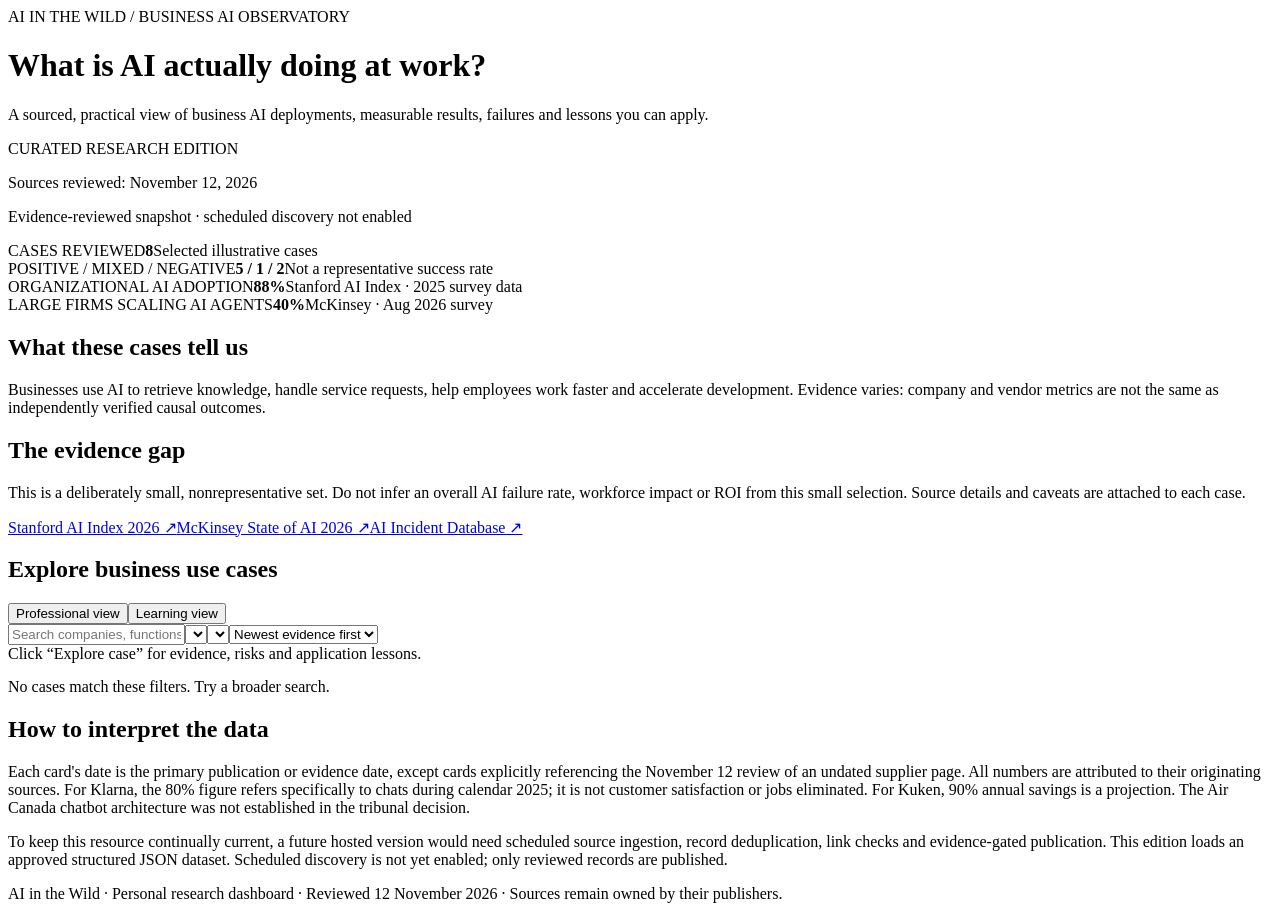
==== index.html @ f8fd75dc "feat: add board dashboard baseline (index.html)" ====
<!DOCTYPE html><html lang="en"><head><meta charset="utf-8"><meta name="viewport" content="width=device-width,initial-scale=1"><title>AI in the Wild — Business AI Observatory</title><link rel="stylesheet" href="./styles.css"></head><body><header><div class="head"><div><div class="logo">AI IN THE WILD / BUSINESS AI OBSERVATORY</div><h1>What is AI actually doing at work?</h1><p class="sub">A sourced, practical view of business AI deployments, measurable results, failures and lessons you can apply.</p></div><div><span class="chip">CURATED RESEARCH EDITION</span><p class="date">Sources reviewed: <span id="review-date">November 12, 2026</span></p><p class="date">Evidence-reviewed snapshot · scheduled discovery not enabled</p></div></div></header><main class="wrap"><section class="tiles"><div class="tile"><span class="tiny">CASES REVIEWED</span><b id="total-cases">8</b><span class="tiny">Selected illustrative cases</span></div><div class="tile"><span class="tiny">POSITIVE / MIXED / NEGATIVE</span><b id="outcome-counts">5 / 1 / 2</b><span class="tiny">Not a representative success rate</span></div><div class="tile"><span class="tiny">ORGANIZATIONAL AI ADOPTION</span><b>88%</b><span class="tiny">Stanford AI Index · 2025 survey data</span></div><div class="tile"><span class="tiny">LARGE FIRMS SCALING AI AGENTS</span><b>40%</b><span class="tiny">McKinsey · Aug 2026 survey</span></div></section><section class="panel"><div class="summary"><div><h2>What these cases tell us</h2><p class="note">Businesses use AI to retrieve knowledge, handle service requests, help employees work faster and accelerate development. Evidence varies: company and vendor metrics are not the same as independently verified causal outcomes.</p></div><div><h2>The evidence gap</h2><p class="note">This is a deliberately small, nonrepresentative set. Do not infer an overall AI failure rate, workforce impact or ROI from this small selection. Source details and caveats are attached to each case.</p></div></div><div class="sources"><a href="https://hai.stanford.edu/ai-index/2026-ai-index-report/economy" target="_blank" rel="noopener noreferrer">Stanford AI Index 2026 ↗</a><a href="https://www.mckinsey.com/capabilities/quantumblack/our-insights/the-state-of-ai" target="_blank" rel="noopener noreferrer">McKinsey State of AI 2026 ↗</a><a href="https://incidentdatabase.ai/" target="_blank" rel="noopener noreferrer">AI Incident Database ↗</a></div></section><section class="panel"><div class="row"><h2>Explore business use cases</h2><div class="mode"><button class="active" data-mode="professional" onclick="setMode('professional')">Professional view</button><button data-mode="learning" onclick="setMode('learning')">Learning view</button></div></div><div class="controls"><input id="search" placeholder="Search companies, functions, risks, use cases…" aria-label="Search cases"><select id="industry" aria-label="Industry"></select><select id="outcome" aria-label="Outcome"></select><select id="sort" aria-label="Sort"><option value="newest">Newest evidence first</option><option value="alpha">Company A–Z</option></select></div><div class="row"><span id="count" class="tiny"></span><span class="tiny">Click “Explore case” for evidence, risks and application lessons.</span></div><div id="load-error" role="alert" class="note" hidden></div><div id="results" class="grid" style="margin-top:15px"></div><div id="empty" class="empty">No cases match these filters. Try a broader search.</div></section><section class="panel"><h2>How to interpret the data</h2><p class="note">Each card's date is the primary publication or evidence date, except cards explicitly referencing the November 12 review of an undated supplier page. All numbers are attributed to their originating sources. For Klarna, the 80% figure refers specifically to chats during calendar 2025; it is not customer satisfaction or jobs eliminated. For Kuken, 90% annual savings is a projection. The Air Canada chatbot architecture was not established in the tribunal decision.</p><p class="note">To keep this resource continually current, a future hosted version would need scheduled source ingestion, record deduplication, link checks and evidence-gated publication. This edition loads an approved structured JSON dataset. Scheduled discovery is not yet enabled; only reviewed records are published.</p></section><footer class="page">AI in the Wild · Personal research dashboard · Reviewed <span id="footer-date">12 November 2026</span> · Sources remain owned by their publishers.</footer></main><script src="./app.js" defer></script></body></html>
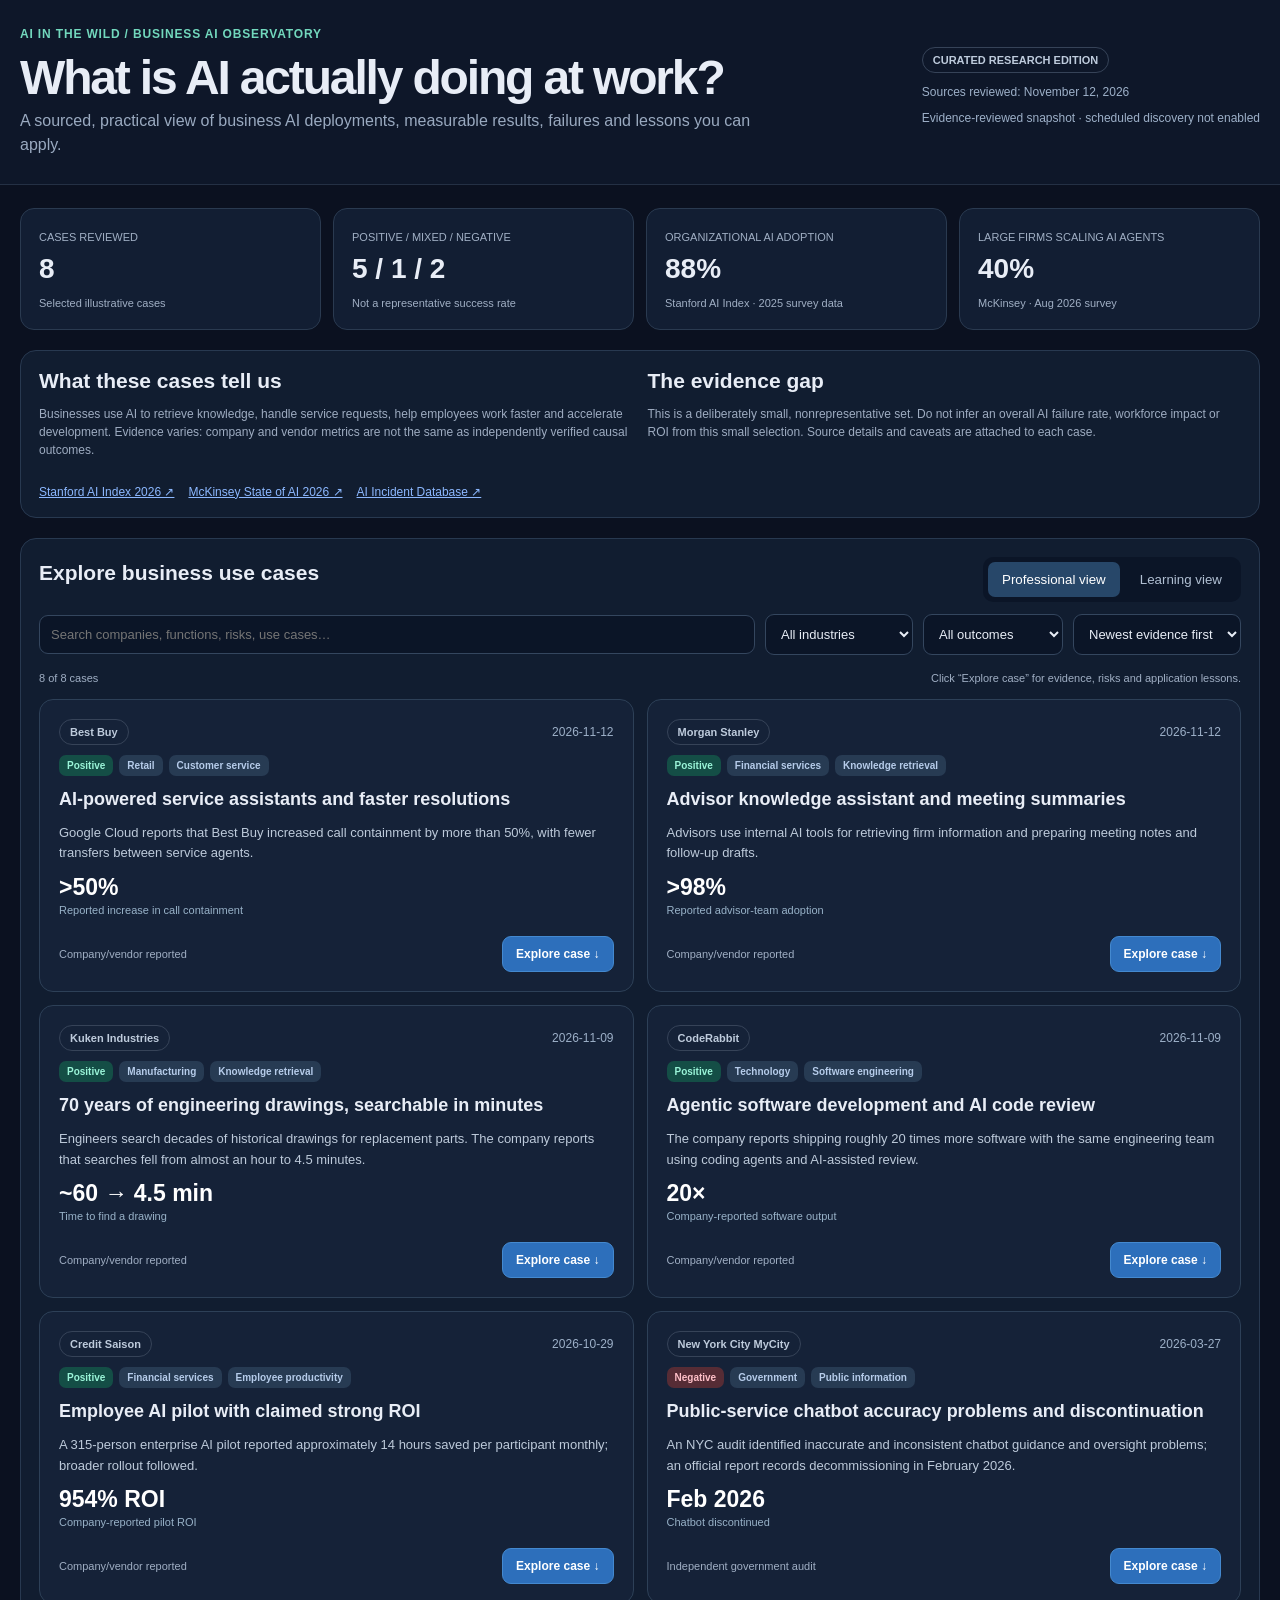
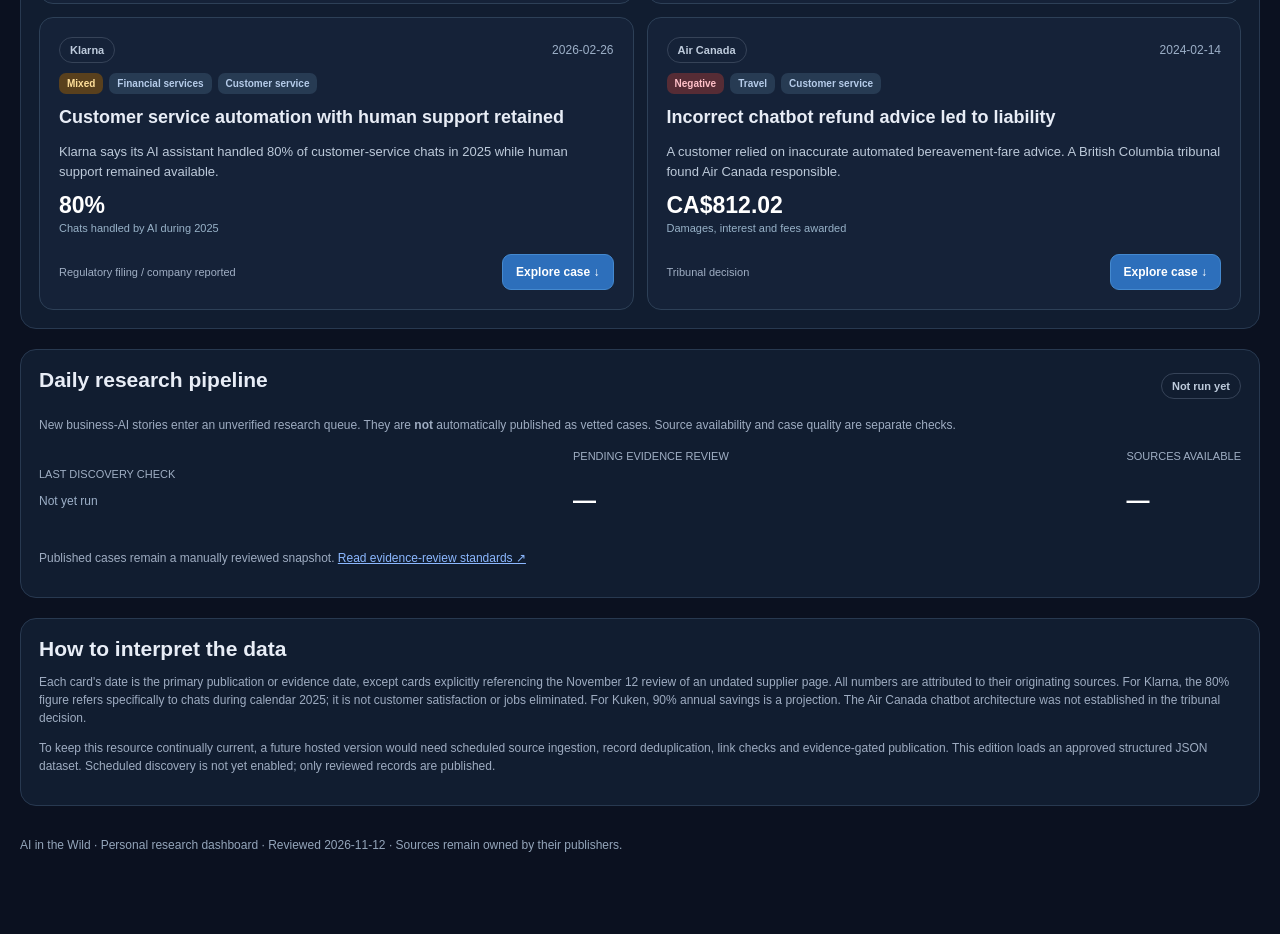
==== commit afba8761: "feat: show discovery status separately from verified cases" ====
--- a/index.html
+++ b/index.html
@@ -1 +1 @@
-<!DOCTYPE html><html lang="en"><head><meta charset="utf-8"><meta name="viewport" content="width=device-width,initial-scale=1"><title>AI in the Wild — Business AI Observatory</title><link rel="stylesheet" href="./styles.css"></head><body><header><div class="head"><div><div class="logo">AI IN THE WILD / BUSINESS AI OBSERVATORY</div><h1>What is AI actually doing at work?</h1><p class="sub">A sourced, practical view of business AI deployments, measurable results, failures and lessons you can apply.</p></div><div><span class="chip">CURATED RESEARCH EDITION</span><p class="date">Sources reviewed: <span id="review-date">November 12, 2026</span></p><p class="date">Evidence-reviewed snapshot · scheduled discovery not enabled</p></div></div></header><main class="wrap"><section class="tiles"><div class="tile"><span class="tiny">CASES REVIEWED</span><b id="total-cases">8</b><span class="tiny">Selected illustrative cases</span></div><div class="tile"><span class="tiny">POSITIVE / MIXED / NEGATIVE</span><b id="outcome-counts">5 / 1 / 2</b><span class="tiny">Not a representative success rate</span></div><div class="tile"><span class="tiny">ORGANIZATIONAL AI ADOPTION</span><b>88%</b><span class="tiny">Stanford AI Index · 2025 survey data</span></div><div class="tile"><span class="tiny">LARGE FIRMS SCALING AI AGENTS</span><b>40%</b><span class="tiny">McKinsey · Aug 2026 survey</span></div></section><section class="panel"><div class="summary"><div><h2>What these cases tell us</h2><p class="note">Businesses use AI to retrieve knowledge, handle service requests, help employees work faster and accelerate development. Evidence varies: company and vendor metrics are not the same as independently verified causal outcomes.</p></div><div><h2>The evidence gap</h2><p class="note">This is a deliberately small, nonrepresentative set. Do not infer an overall AI failure rate, workforce impact or ROI from this small selection. Source details and caveats are attached to each case.</p></div></div><div class="sources"><a href="https://hai.stanford.edu/ai-index/2026-ai-index-report/economy" target="_blank" rel="noopener noreferrer">Stanford AI Index 2026 ↗</a><a href="https://www.mckinsey.com/capabilities/quantumblack/our-insights/the-state-of-ai" target="_blank" rel="noopener noreferrer">McKinsey State of AI 2026 ↗</a><a href="https://incidentdatabase.ai/" target="_blank" rel="noopener noreferrer">AI Incident Database ↗</a></div></section><section class="panel"><div class="row"><h2>Explore business use cases</h2><div class="mode"><button class="active" data-mode="professional" onclick="setMode('professional')">Professional view</button><button data-mode="learning" onclick="setMode('learning')">Learning view</button></div></div><div class="controls"><input id="search" placeholder="Search companies, functions, risks, use cases…" aria-label="Search cases"><select id="industry" aria-label="Industry"></select><select id="outcome" aria-label="Outcome"></select><select id="sort" aria-label="Sort"><option value="newest">Newest evidence first</option><option value="alpha">Company A–Z</option></select></div><div class="row"><span id="count" class="tiny"></span><span class="tiny">Click “Explore case” for evidence, risks and application lessons.</span></div><div id="load-error" role="alert" class="note" hidden></div><div id="results" class="grid" style="margin-top:15px"></div><div id="empty" class="empty">No cases match these filters. Try a broader search.</div></section><section class="panel"><h2>How to interpret the data</h2><p class="note">Each card's date is the primary publication or evidence date, except cards explicitly referencing the November 12 review of an undated supplier page. All numbers are attributed to their originating sources. For Klarna, the 80% figure refers specifically to chats during calendar 2025; it is not customer satisfaction or jobs eliminated. For Kuken, 90% annual savings is a projection. The Air Canada chatbot architecture was not established in the tribunal decision.</p><p class="note">To keep this resource continually current, a future hosted version would need scheduled source ingestion, record deduplication, link checks and evidence-gated publication. This edition loads an approved structured JSON dataset. Scheduled discovery is not yet enabled; only reviewed records are published.</p></section><footer class="page">AI in the Wild · Personal research dashboard · Reviewed <span id="footer-date">12 November 2026</span> · Sources remain owned by their publishers.</footer></main><script src="./app.js" defer></script></body></html>+<!DOCTYPE html><html lang="en"><head><meta charset="utf-8"><meta name="viewport" content="width=device-width,initial-scale=1"><title>AI in the Wild — Business AI Observatory</title><link rel="stylesheet" href="./styles.css"></head><body><header><div class="head"><div><div class="logo">AI IN THE WILD / BUSINESS AI OBSERVATORY</div><h1>What is AI actually doing at work?</h1><p class="sub">A sourced, practical view of business AI deployments, measurable results, failures and lessons you can apply.</p></div><div><span class="chip">CURATED RESEARCH EDITION</span><p class="date">Sources reviewed: <span id="review-date">November 12, 2026</span></p><p class="date">Evidence-reviewed snapshot · scheduled discovery not enabled</p></div></div></header><main class="wrap"><section class="tiles"><div class="tile"><span class="tiny">CASES REVIEWED</span><b id="total-cases">8</b><span class="tiny">Selected illustrative cases</span></div><div class="tile"><span class="tiny">POSITIVE / MIXED / NEGATIVE</span><b id="outcome-counts">5 / 1 / 2</b><span class="tiny">Not a representative success rate</span></div><div class="tile"><span class="tiny">ORGANIZATIONAL AI ADOPTION</span><b>88%</b><span class="tiny">Stanford AI Index · 2025 survey data</span></div><div class="tile"><span class="tiny">LARGE FIRMS SCALING AI AGENTS</span><b>40%</b><span class="tiny">McKinsey · Aug 2026 survey</span></div></section><section class="panel"><div class="summary"><div><h2>What these cases tell us</h2><p class="note">Businesses use AI to retrieve knowledge, handle service requests, help employees work faster and accelerate development. Evidence varies: company and vendor metrics are not the same as independently verified causal outcomes.</p></div><div><h2>The evidence gap</h2><p class="note">This is a deliberately small, nonrepresentative set. Do not infer an overall AI failure rate, workforce impact or ROI from this small selection. Source details and caveats are attached to each case.</p></div></div><div class="sources"><a href="https://hai.stanford.edu/ai-index/2026-ai-index-report/economy" target="_blank" rel="noopener noreferrer">Stanford AI Index 2026 ↗</a><a href="https://www.mckinsey.com/capabilities/quantumblack/our-insights/the-state-of-ai" target="_blank" rel="noopener noreferrer">McKinsey State of AI 2026 ↗</a><a href="https://incidentdatabase.ai/" target="_blank" rel="noopener noreferrer">AI Incident Database ↗</a></div></section><section class="panel"><div class="row"><h2>Explore business use cases</h2><div class="mode"><button class="active" data-mode="professional" onclick="setMode('professional')">Professional view</button><button data-mode="learning" onclick="setMode('learning')">Learning view</button></div></div><div class="controls"><input id="search" placeholder="Search companies, functions, risks, use cases…" aria-label="Search cases"><select id="industry" aria-label="Industry"></select><select id="outcome" aria-label="Outcome"></select><select id="sort" aria-label="Sort"><option value="newest">Newest evidence first</option><option value="alpha">Company A–Z</option></select></div><div class="row"><span id="count" class="tiny"></span><span class="tiny">Click “Explore case” for evidence, risks and application lessons.</span></div><div id="load-error" role="alert" class="note" hidden></div><div id="results" class="grid" style="margin-top:15px"></div><div id="empty" class="empty">No cases match these filters. Try a broader search.</div></section><section class="panel"><div class="row"><h2>Daily research pipeline</h2><span class="chip" id="pipeline-status">Not run yet</span></div><p class="note">New business-AI stories enter an unverified research queue. They are <strong>not</strong> automatically published as vetted cases. Source availability and case quality are separate checks.</p><div class="row"><div><span class="tiny">LAST DISCOVERY CHECK</span><p id="pipeline-checked" class="date">Not yet run</p></div><div><span class="tiny">PENDING EVIDENCE REVIEW</span><p id="pipeline-pending" class="metric">—</p></div><div><span class="tiny">SOURCES AVAILABLE</span><p id="pipeline-sources" class="metric">—</p></div></div><p class="note">Published cases remain a manually reviewed snapshot. <a href="https://github.com/brandinealnku/ai-in-the-wild/blob/main/docs/EVIDENCE-REVIEW.md" target="_blank" rel="noopener noreferrer">Read evidence-review standards ↗</a></p></section><section class="panel"><h2>How to interpret the data</h2><p class="note">Each card's date is the primary publication or evidence date, except cards explicitly referencing the November 12 review of an undated supplier page. All numbers are attributed to their originating sources. For Klarna, the 80% figure refers specifically to chats during calendar 2025; it is not customer satisfaction or jobs eliminated. For Kuken, 90% annual savings is a projection. The Air Canada chatbot architecture was not established in the tribunal decision.</p><p class="note">To keep this resource continually current, a future hosted version would need scheduled source ingestion, record deduplication, link checks and evidence-gated publication. This edition loads an approved structured JSON dataset. Scheduled discovery is not yet enabled; only reviewed records are published.</p></section><footer class="page">AI in the Wild · Personal research dashboard · Reviewed <span id="footer-date">12 November 2026</span> · Sources remain owned by their publishers.</footer></main><script src="./app.js" defer></script></body></html>
--- a/styles.css
+++ b/styles.css
@@ -0,0 +1 @@
+:root{font-family:Inter,ui-sans-serif,-apple-system,BlinkMacSystemFont,"Segoe UI",sans-serif;color:#e8edf6;background:#0b1120}*{box-sizing:border-box}body{margin:0}a{color:#8cb8ff}header{padding:27px max(20px,calc((100vw - 1320px)/2));border-bottom:1px solid #243044;background:#0e1729}.logo{letter-spacing:.07em;color:#72d8bd;font-size:12px;font-weight:800}.head{display:flex;align-items:center;justify-content:space-between;gap:15px;flex-wrap:wrap}h1{font-size:clamp(30px,4vw,48px);letter-spacing:-.045em;margin:9px 0 4px}h2{font-size:21px;margin:0 0 12px}.sub{color:#9aaac0;line-height:1.5;max-width:760px;margin:0}.chip{display:inline-block;padding:6px 10px;border:1px solid #364358;border-radius:30px;font-size:11px;font-weight:650;color:#becbdc}.date{color:#9db0c8;font-size:12px}.wrap{max-width:1320px;margin:0 auto;padding:23px 20px 70px}.tiles{display:grid;grid-template-columns:repeat(4,1fr);gap:12px;margin-bottom:20px}.tile{background:#121e33;border:1px solid #2a3a50;border-radius:14px;padding:18px}.tile b{font-size:28px;display:block;line-height:1.2;margin:7px 0}.tiny{font-size:11px;color:#a0afc4}.panel{border:1px solid #283950;border-radius:16px;background:#111d30;padding:18px;margin-bottom:20px}.controls{display:flex;gap:10px;flex-wrap:wrap;align-items:center;margin:12px 0 17px}input,select{background:#0b1527;border:1px solid #34465e;border-radius:9px;color:#e8edf6;font-size:13px;padding:11px;min-width:140px}input{flex:1;min-width:240px}.mode{display:flex;gap:6px;background:#0b1527;border-radius:10px;padding:5px}.mode button{border:none;border-radius:7px;color:#b0bfd2;background:transparent;padding:10px 14px;cursor:pointer}.mode button.active{background:#274769;color:#fff}.grid{display:grid;grid-template-columns:repeat(2,minmax(0,1fr));gap:13px}.case{background:#152238;border:1px solid #2d4057;border-radius:14px;padding:19px;display:flex;flex-direction:column;gap:10px}.case:hover{border-color:#5f86b9}.row{display:flex;gap:8px;align-items:center;justify-content:space-between;flex-wrap:wrap}.pills{display:flex;gap:6px;flex-wrap:wrap}.pill{font-size:10px;font-weight:700;padding:5px 8px;border-radius:7px;background:#273b53;color:#b6ccea}.Positive{background:#144e46;color:#9af4d8}.Mixed{background:#59401d;color:#ffdf9a}.Negative{background:#562c35;color:#ffc0c8}.case h3{font-size:18px;line-height:1.3;margin:2px 0}.case p{font-size:13px;line-height:1.57;color:#bdcada;margin:0}.metric{font-size:23px;font-weight:780;color:white}.metric small{font-size:11px;color:#98b2c8;font-weight:400;display:block;margin-top:3px}.footer{margin-top:auto;display:flex;justify-content:space-between;gap:12px;align-items:center;padding-top:10px}.btn{background:#2d6fbb;border:1px solid #4489cf;color:#fff;border-radius:9px;padding:10px 13px;cursor:pointer;font-weight:700;font-size:12px}.btn.secondary{background:#192c44;border-color:#3a526d}.details{border-top:1px solid #2d4057;padding-top:13px;display:none}.details.open{display:block}.detailbox{margin-top:11px}.detailbox strong{font-size:12px;color:#e0e9f5}.detailbox p{margin-top:4px}.sources{display:flex;gap:14px;flex-wrap:wrap;margin-top:14px;font-size:12px}.note{font-size:12px;line-height:1.5;color:#9eacc1}.legend{display:flex;gap:10px;flex-wrap:wrap}.summary{display:grid;grid-template-columns:1fr 1fr;gap:15px}.stats{display:flex;gap:10px;align-items:center;margin-top:8px}.bar{height:10px;background:#293a53;border-radius:30px;overflow:hidden;flex:1}.fill{height:100%;background:#6da9ed}.empty{display:none;color:#a5b5c9;padding:40px;text-align:center}.openlink{text-decoration:none}.sources a{word-break:break-word}footer.page{padding:12px 0;color:#94a5ba;font-size:12px}@media(max-width:800px){.tiles{grid-template-columns:repeat(2,1fr)}.grid,.summary{grid-template-columns:1fr}.head{align-items:start}header{padding:20px}.wrap{padding:20px 14px 50px}.panel{padding:14px}.case{padding:15px}}@media print{body{background:white;color:black}.case,.panel,.tile{background:white;color:black;border-color:#aaa}header{background:white;color:black}.case p,.sub,.tiny{color:#333}.btn,.controls{display:none}}
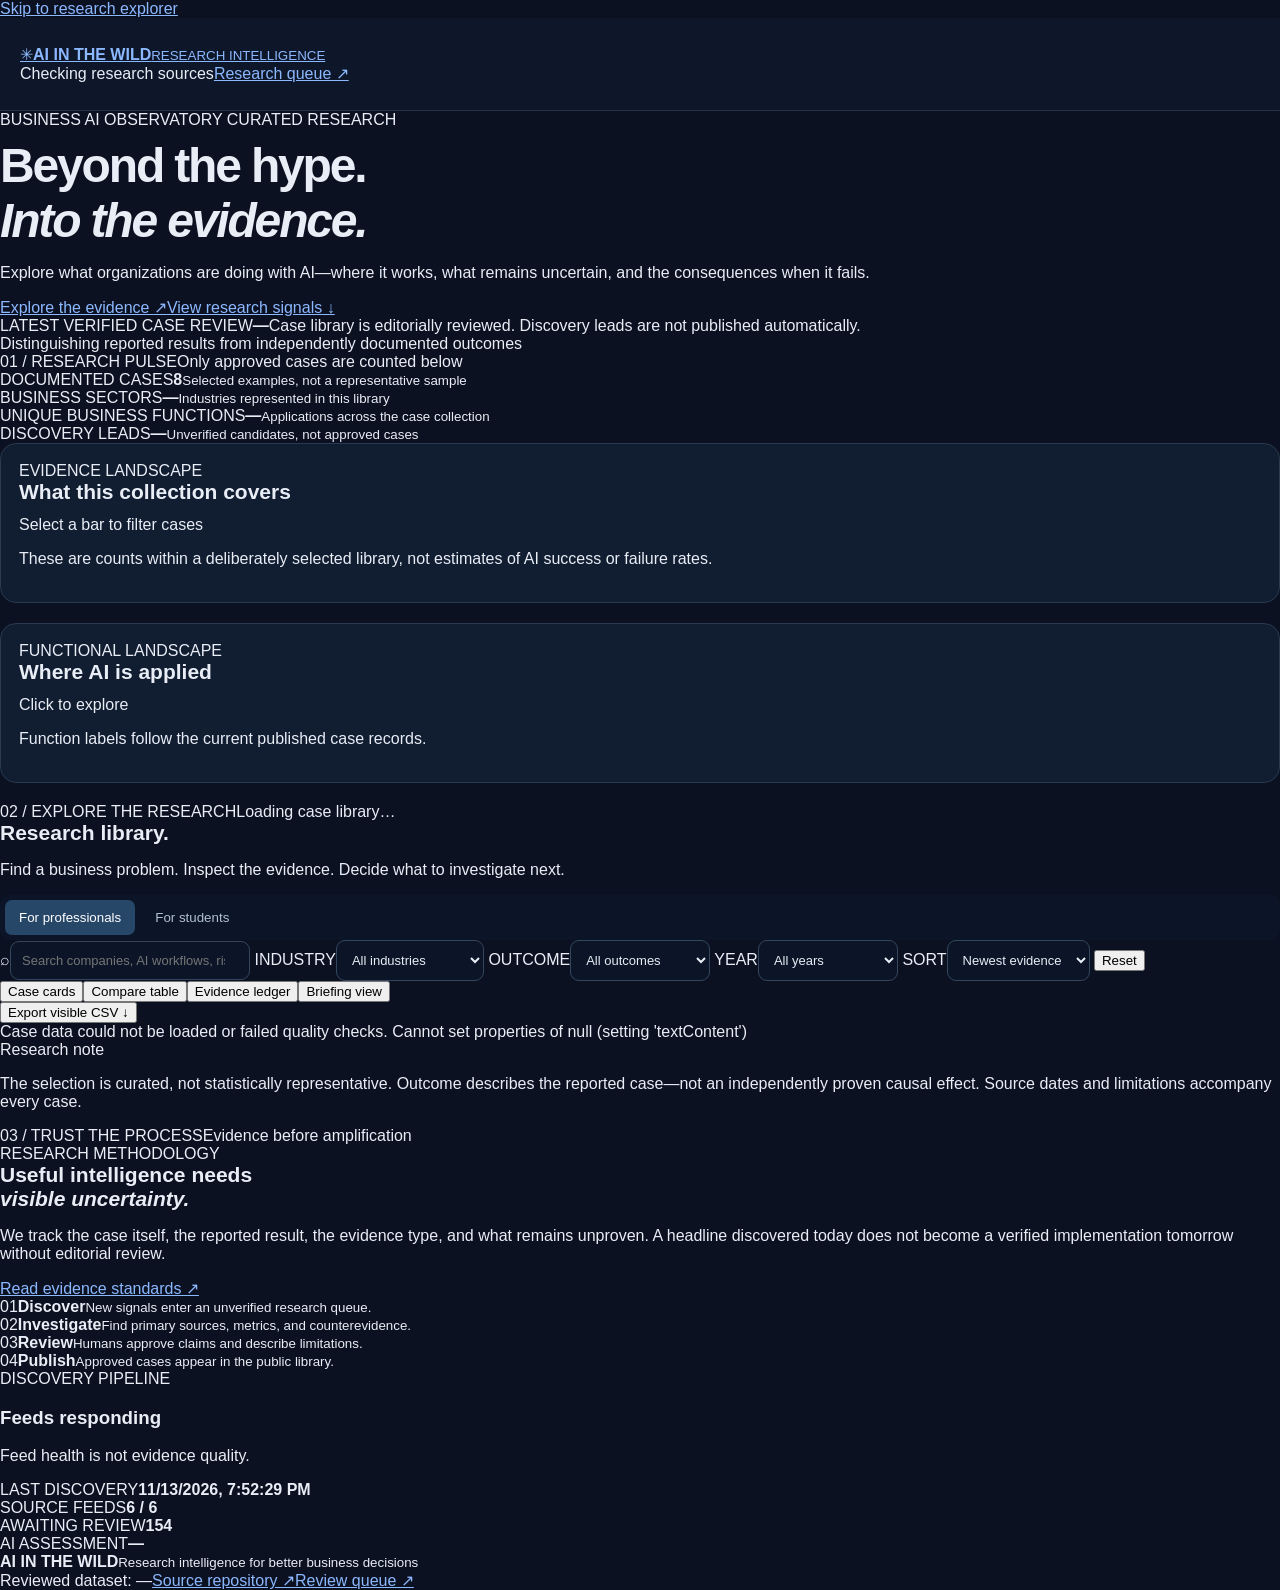
==== commit 6cf4106c: "design: research intelligence studio layout, coordinated exploration and evidence views" ====
--- a/index.html
+++ b/index.html
@@ -1 +1,47 @@
-<!DOCTYPE html><html lang="en"><head><meta charset="utf-8"><meta name="viewport" content="width=device-width,initial-scale=1"><title>AI in the Wild — Business AI Observatory</title><link rel="stylesheet" href="./styles.css"></head><body><header><div class="head"><div><div class="logo">AI IN THE WILD / BUSINESS AI OBSERVATORY</div><h1>What is AI actually doing at work?</h1><p class="sub">A sourced, practical view of business AI deployments, measurable results, failures and lessons you can apply.</p></div><div><span class="chip">CURATED RESEARCH EDITION</span><p class="date">Sources reviewed: <span id="review-date">November 12, 2026</span></p><p class="date">Evidence-reviewed snapshot · scheduled discovery not enabled</p></div></div></header><main class="wrap"><section class="tiles"><div class="tile"><span class="tiny">CASES REVIEWED</span><b id="total-cases">8</b><span class="tiny">Selected illustrative cases</span></div><div class="tile"><span class="tiny">POSITIVE / MIXED / NEGATIVE</span><b id="outcome-counts">5 / 1 / 2</b><span class="tiny">Not a representative success rate</span></div><div class="tile"><span class="tiny">ORGANIZATIONAL AI ADOPTION</span><b>88%</b><span class="tiny">Stanford AI Index · 2025 survey data</span></div><div class="tile"><span class="tiny">LARGE FIRMS SCALING AI AGENTS</span><b>40%</b><span class="tiny">McKinsey · Aug 2026 survey</span></div></section><section class="panel"><div class="summary"><div><h2>What these cases tell us</h2><p class="note">Businesses use AI to retrieve knowledge, handle service requests, help employees work faster and accelerate development. Evidence varies: company and vendor metrics are not the same as independently verified causal outcomes.</p></div><div><h2>The evidence gap</h2><p class="note">This is a deliberately small, nonrepresentative set. Do not infer an overall AI failure rate, workforce impact or ROI from this small selection. Source details and caveats are attached to each case.</p></div></div><div class="sources"><a href="https://hai.stanford.edu/ai-index/2026-ai-index-report/economy" target="_blank" rel="noopener noreferrer">Stanford AI Index 2026 ↗</a><a href="https://www.mckinsey.com/capabilities/quantumblack/our-insights/the-state-of-ai" target="_blank" rel="noopener noreferrer">McKinsey State of AI 2026 ↗</a><a href="https://incidentdatabase.ai/" target="_blank" rel="noopener noreferrer">AI Incident Database ↗</a></div></section><section class="panel"><div class="row"><h2>Explore business use cases</h2><div class="mode"><button class="active" data-mode="professional" onclick="setMode('professional')">Professional view</button><button data-mode="learning" onclick="setMode('learning')">Learning view</button></div></div><div class="controls"><input id="search" placeholder="Search companies, functions, risks, use cases…" aria-label="Search cases"><select id="industry" aria-label="Industry"></select><select id="outcome" aria-label="Outcome"></select><select id="sort" aria-label="Sort"><option value="newest">Newest evidence first</option><option value="alpha">Company A–Z</option></select></div><div class="row"><span id="count" class="tiny"></span><span class="tiny">Click “Explore case” for evidence, risks and application lessons.</span></div><div id="load-error" role="alert" class="note" hidden></div><div id="results" class="grid" style="margin-top:15px"></div><div id="empty" class="empty">No cases match these filters. Try a broader search.</div></section><section class="panel"><div class="row"><h2>Daily research pipeline</h2><span class="chip" id="pipeline-status">Not run yet</span></div><p class="note">New business-AI stories enter an unverified research queue. They are <strong>not</strong> automatically published as vetted cases. Source availability and case quality are separate checks.</p><div class="row"><div><span class="tiny">LAST DISCOVERY CHECK</span><p id="pipeline-checked" class="date">Not yet run</p></div><div><span class="tiny">PENDING EVIDENCE REVIEW</span><p id="pipeline-pending" class="metric">—</p></div><div><span class="tiny">SOURCES AVAILABLE</span><p id="pipeline-sources" class="metric">—</p></div></div><p class="note">Published cases remain a manually reviewed snapshot. <a href="https://github.com/brandinealnku/ai-in-the-wild/blob/main/docs/EVIDENCE-REVIEW.md" target="_blank" rel="noopener noreferrer">Read evidence-review standards ↗</a></p></section><section class="panel"><h2>How to interpret the data</h2><p class="note">Each card's date is the primary publication or evidence date, except cards explicitly referencing the November 12 review of an undated supplier page. All numbers are attributed to their originating sources. For Klarna, the 80% figure refers specifically to chats during calendar 2025; it is not customer satisfaction or jobs eliminated. For Kuken, 90% annual savings is a projection. The Air Canada chatbot architecture was not established in the tribunal decision.</p><p class="note">To keep this resource continually current, a future hosted version would need scheduled source ingestion, record deduplication, link checks and evidence-gated publication. This edition loads an approved structured JSON dataset. Scheduled discovery is not yet enabled; only reviewed records are published.</p></section><footer class="page">AI in the Wild · Personal research dashboard · Reviewed <span id="footer-date">12 November 2026</span> · Sources remain owned by their publishers.</footer></main><script src="./app.js" defer></script></body></html>+<!doctype html>
+<html lang="en"><head><meta charset="utf-8"><meta name="viewport" content="width=device-width,initial-scale=1">
+<meta name="theme-color" content="#0a1220"><meta name="description" content="AI in the Wild — a transparent business AI research intelligence dashboard with sourced real-world use cases.">
+<title>AI in the Wild · Research Intelligence</title><link rel="stylesheet" href="./styles.css"></head>
+<body>
+<a class="skip" href="#explorer">Skip to research explorer</a>
+<header class="masthead"><div class="container nav">
+<a class="brand" href="./index.html" aria-label="AI in the Wild home"><span class="brandmark">✳</span><span><strong>AI IN THE WILD</strong><small>RESEARCH INTELLIGENCE</small></span></a>
+<div class="navright"><span class="live-dot" aria-hidden="true"></span><span id="source-status">Checking research sources</span><a class="textlink" href="./review.html">Research queue ↗</a></div>
+</div></header>
+<main>
+<section class="hero container"><div class="eyebrow"><span class="eyebrow-line"></span> BUSINESS AI OBSERVATORY <span class="hero-chip">CURATED RESEARCH</span></div>
+<div class="hero-grid"><div><h1>Beyond the hype.<br><em>Into the evidence.</em></h1>
+<p>Explore what organizations are doing with AI—where it works, what remains uncertain, and the consequences when it fails.</p>
+<div class="hero-actions"><a href="#explorer" class="cta">Explore the evidence <span>↗</span></a><a href="#insights" class="subcta">View research signals ↓</a></div></div>
+<div class="hero-side"><span class="caps">LATEST VERIFIED CASE REVIEW</span><strong id="review-date">—</strong><span class="minor">Case library is editorially reviewed. Discovery leads are not published automatically.</span><div class="hero-source"><span class="dot"></span> Distinguishing reported results from independently documented outcomes</div></div></div></section>
+<section class="container" id="insights"><div class="section-caption"><span>01 / RESEARCH PULSE</span><span>Only approved cases are counted below</span></div>
+<div class="kpis"><div class="kpi"><span>DOCUMENTED CASES</span><strong id="total-cases">—</strong><small>Selected examples, not a representative sample</small></div>
+<div class="kpi"><span>BUSINESS SECTORS</span><strong id="sector-count">—</strong><small>Industries represented in this library</small></div>
+<div class="kpi"><span>UNIQUE BUSINESS FUNCTIONS</span><strong id="function-count">—</strong><small>Applications across the case collection</small></div>
+<div class="kpi"><span>DISCOVERY LEADS</span><strong id="lead-count">—</strong><small>Unverified candidates, not approved cases</small></div></div>
+<div class="insight-grid">
+<section class="panel analysis-panel"><div class="panel-header"><div><span class="caps">EVIDENCE LANDSCAPE</span><h2>What this collection covers</h2></div><span class="muted">Select a bar to filter cases</span></div>
+<div id="outcome-bars" class="bars" aria-label="Cases by reported outcome"></div><p class="footnote">These are counts within a deliberately selected library, not estimates of AI success or failure rates.</p></section>
+<section class="panel analysis-panel"><div class="panel-header"><div><span class="caps">FUNCTIONAL LANDSCAPE</span><h2>Where AI is applied</h2></div><span class="muted">Click to explore</span></div>
+<div id="function-bars" class="bars" aria-label="Cases by business function"></div><p class="footnote">Function labels follow the current published case records.</p></section>
+</div></section>
+<section id="explorer" class="container explorer"><div class="section-caption"><span>02 / EXPLORE THE RESEARCH</span><span id="count">Loading case library…</span></div>
+<div class="explorer-top"><div><h2>Research library<span class="accent">.</span></h2><p>Find a business problem. Inspect the evidence. Decide what to investigate next.</p></div><div class="mode" aria-label="Audience view"><button id="professional-view" class="active" type="button" data-mode="professional">For professionals</button><button id="learning-view" type="button" data-mode="learning">For students</button></div></div>
+<div class="filters"><label class="search-wrap"><span aria-hidden="true">⌕</span><input id="search" type="search" placeholder="Search companies, AI workflows, risks…" aria-label="Search cases"></label>
+<label class="select-wrap"><span>INDUSTRY</span><select id="industry" aria-label="Filter by industry"></select></label>
+<label class="select-wrap"><span>OUTCOME</span><select id="outcome" aria-label="Filter by outcome"></select></label>
+<label class="select-wrap"><span>YEAR</span><select id="year" aria-label="Filter by year"><option value="">All years</option></select></label>
+<label class="select-wrap"><span>SORT</span><select id="sort" aria-label="Sort"><option value="newest">Newest evidence</option><option value="alpha">Company A–Z</option></select></label>
+<button type="button" class="clear" id="reset">Reset</button></div>
+<div class="viewbar"><div class="tabs" role="tablist" aria-label="Research presentation"><button class="active" role="tab" aria-selected="true" data-tab="cards">Case cards</button><button role="tab" aria-selected="false" data-tab="table">Compare table</button><button role="tab" aria-selected="false" data-tab="evidence">Evidence ledger</button><button role="tab" aria-selected="false" data-tab="story">Briefing view</button></div><button class="export-btn" type="button" id="export">Export visible CSV ↓</button></div>
+<div id="load-error" class="error" role="alert" hidden></div><div id="results" class="cases"></div><div id="empty" class="empty" hidden>No cases match your filters. <button type="button" id="empty-reset">Clear filters</button></div>
+<div class="bottom-context"><span>Research note</span><p>The selection is curated, not statistically representative. Outcome describes the reported case—not an independently proven causal effect. Source dates and limitations accompany every case.</p></div>
+</section>
+<section class="container methodology"><div class="section-caption"><span>03 / TRUST THE PROCESS</span><span>Evidence before amplification</span></div>
+<div class="method-grid"><div><span class="caps">RESEARCH METHODOLOGY</span><h2>Useful intelligence needs<br><em>visible uncertainty.</em></h2><p>We track the case itself, the reported result, the evidence type, and what remains unproven. A headline discovered today does not become a verified implementation tomorrow without editorial review.</p>
+<a class="textlink" href="https://github.com/brandinealnku/ai-in-the-wild/blob/main/docs/EVIDENCE-REVIEW.md" target="_blank" rel="noopener noreferrer">Read evidence standards ↗</a></div>
+<div class="method-steps"><div><span>01</span><strong>Discover</strong><small>New signals enter an unverified research queue.</small></div><div><span>02</span><strong>Investigate</strong><small>Find primary sources, metrics, and counterevidence.</small></div><div><span>03</span><strong>Review</strong><small>Humans approve claims and describe limitations.</small></div><div><span>04</span><strong>Publish</strong><small>Approved cases appear in the public library.</small></div></div></div>
+<div class="pipeline"><div><span class="caps">DISCOVERY PIPELINE</span><h3 id="pipeline-status">Awaiting status</h3><p class="muted">Feed health is not evidence quality.</p></div><div><span class="caps">LAST DISCOVERY</span><strong id="pipeline-checked">—</strong></div><div><span class="caps">SOURCE FEEDS</span><strong id="pipeline-sources">—</strong></div><div><span class="caps">AWAITING REVIEW</span><strong id="pipeline-pending">—</strong></div><div><span class="caps">AI ASSESSMENT</span><strong id="assessment-status">—</strong></div></div>
+</section></main>
+<footer><div class="container footer-inner"><div><strong>AI IN THE WILD</strong><small>Research intelligence for better business decisions</small></div><div><span>Reviewed dataset: <span id="footer-date">—</span></span><a href="https://github.com/brandinealnku/ai-in-the-wild" target="_blank" rel="noopener noreferrer">Source repository ↗</a><a href="./review.html">Review queue ↗</a></div></div></footer>
+<script defer src="./app.js"></script></body></html>
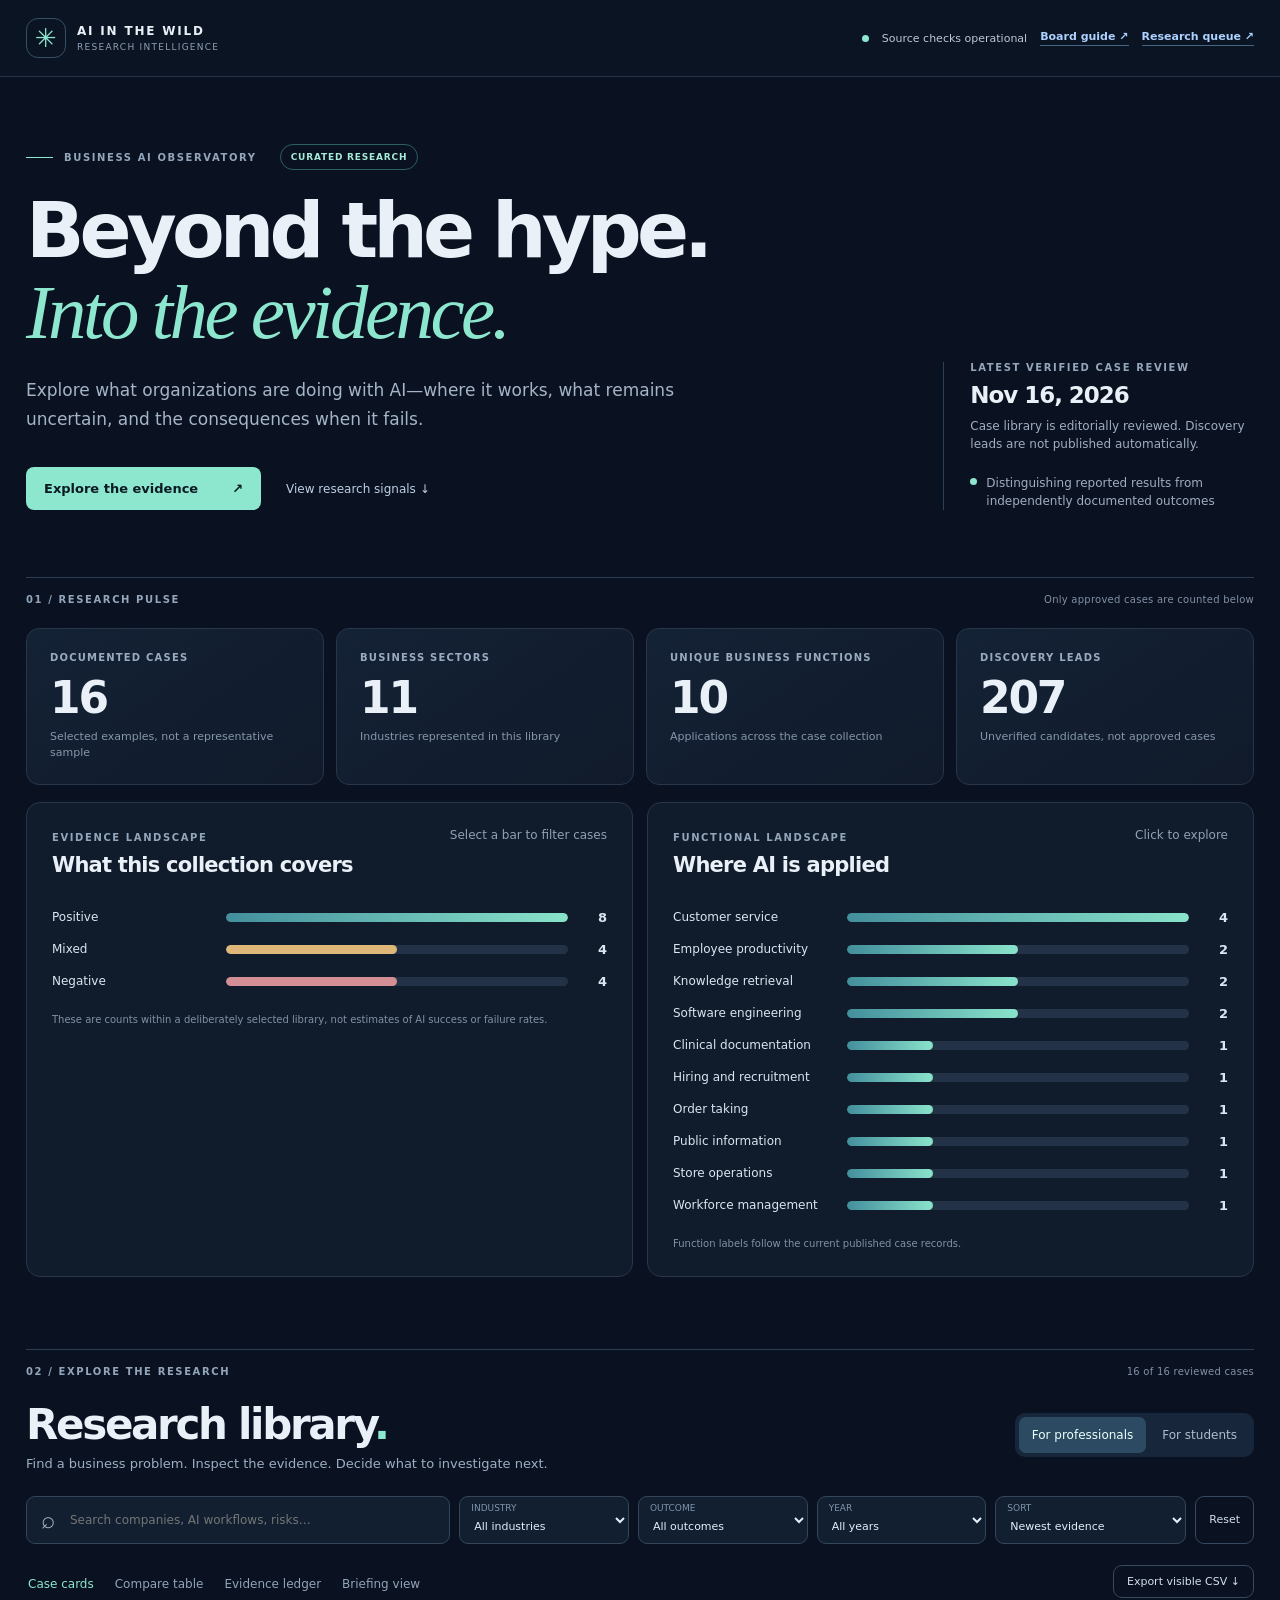
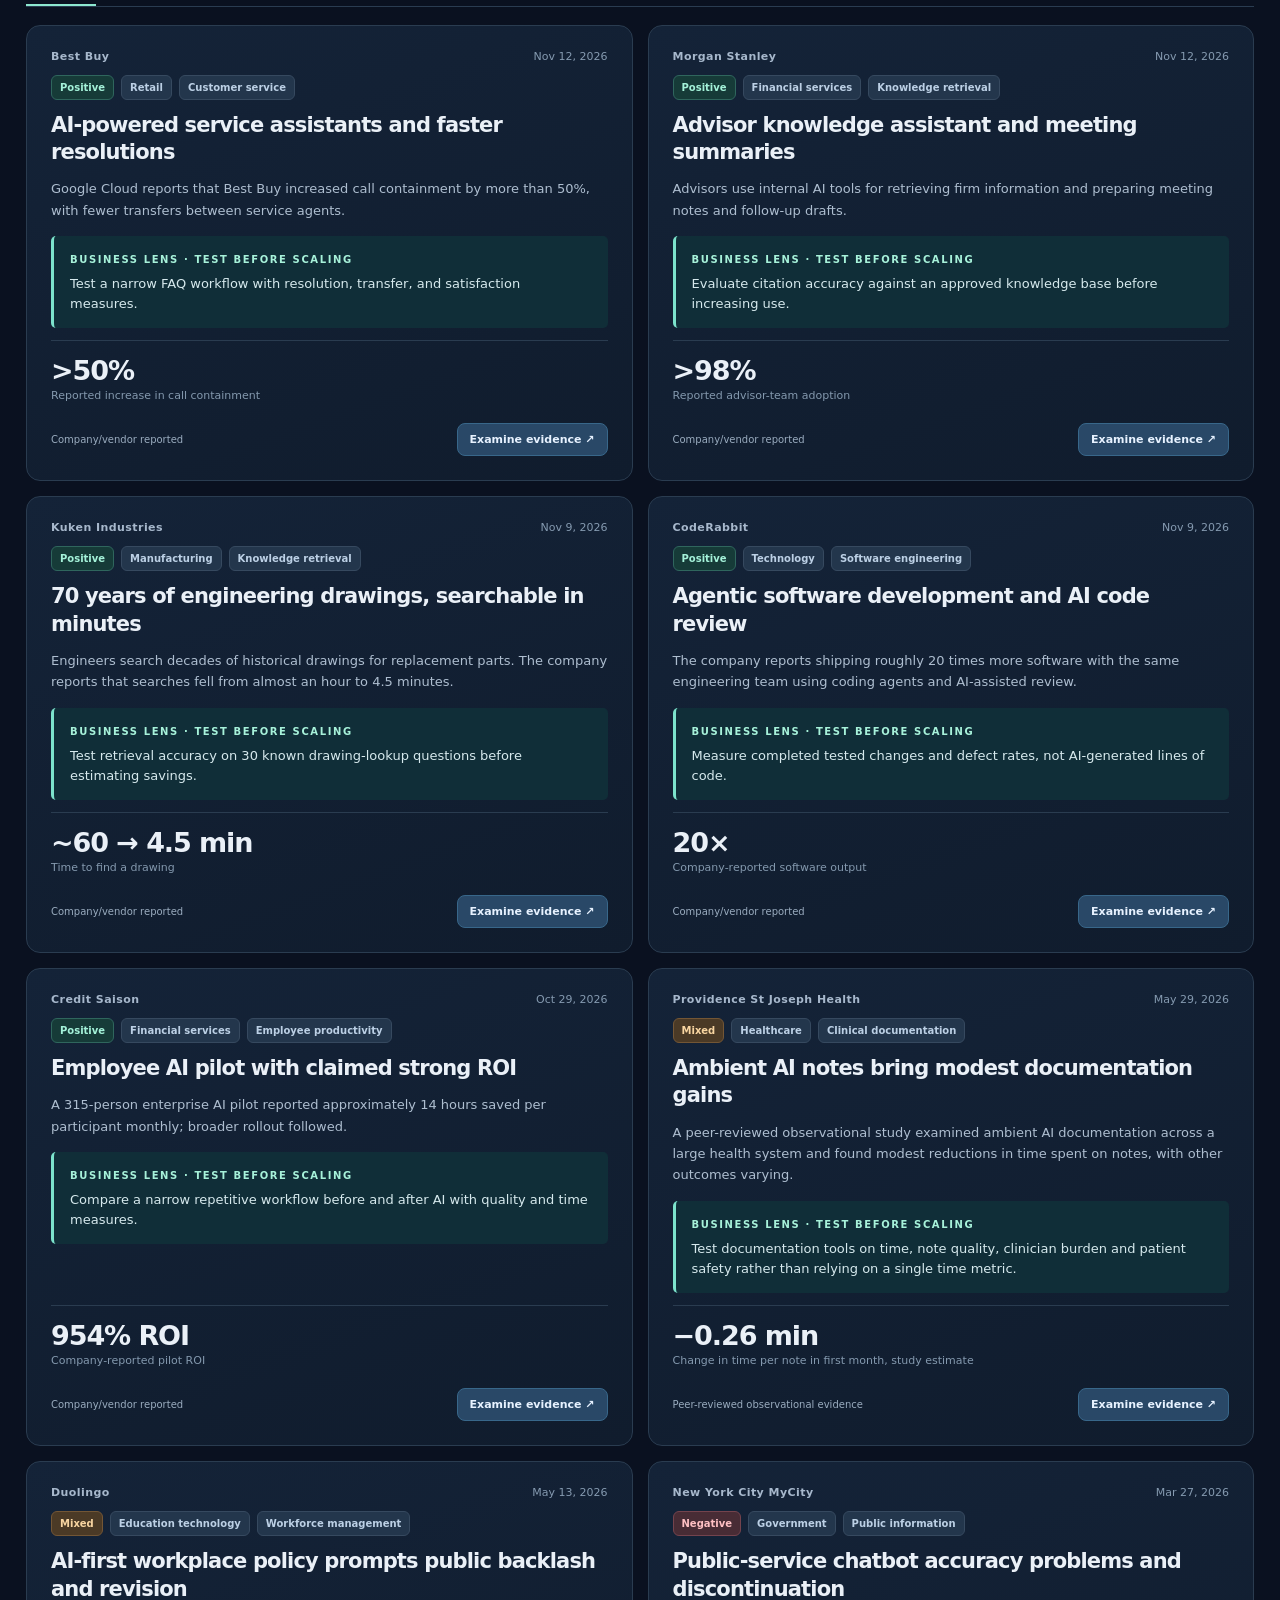
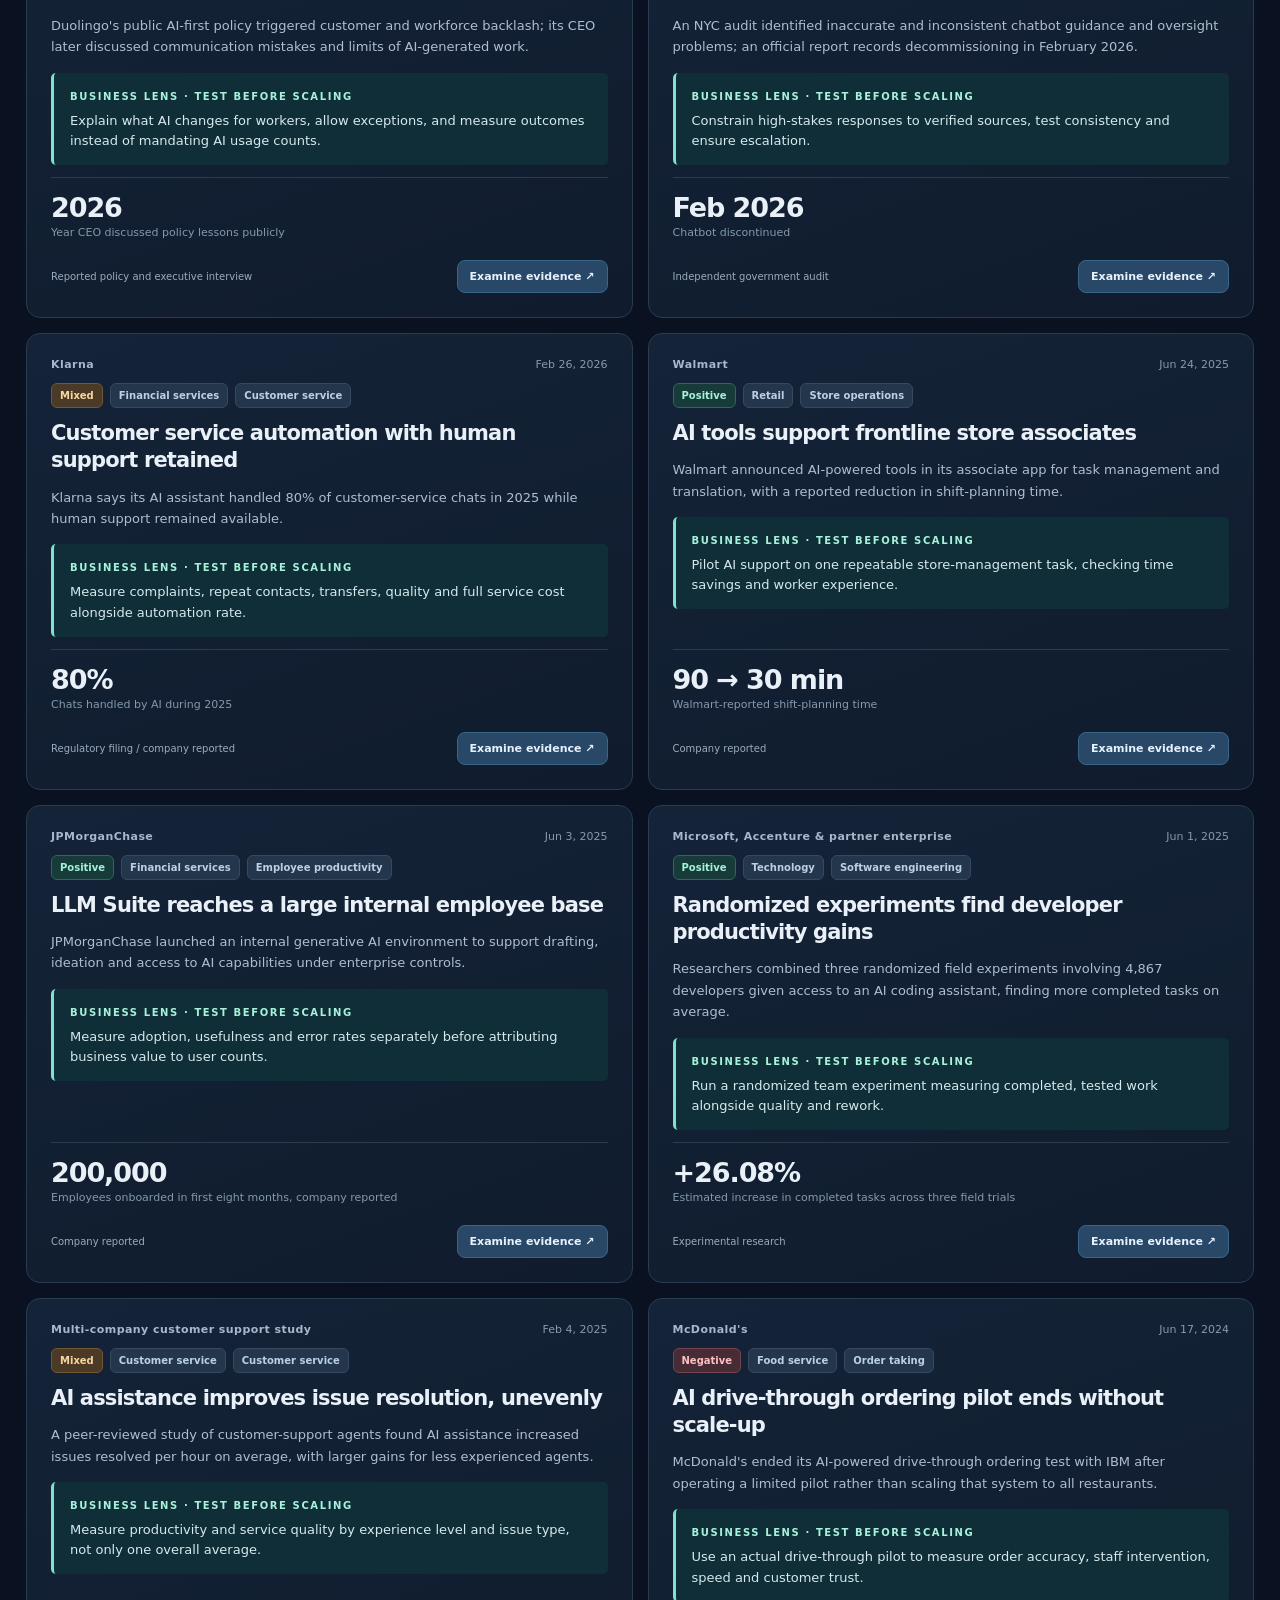
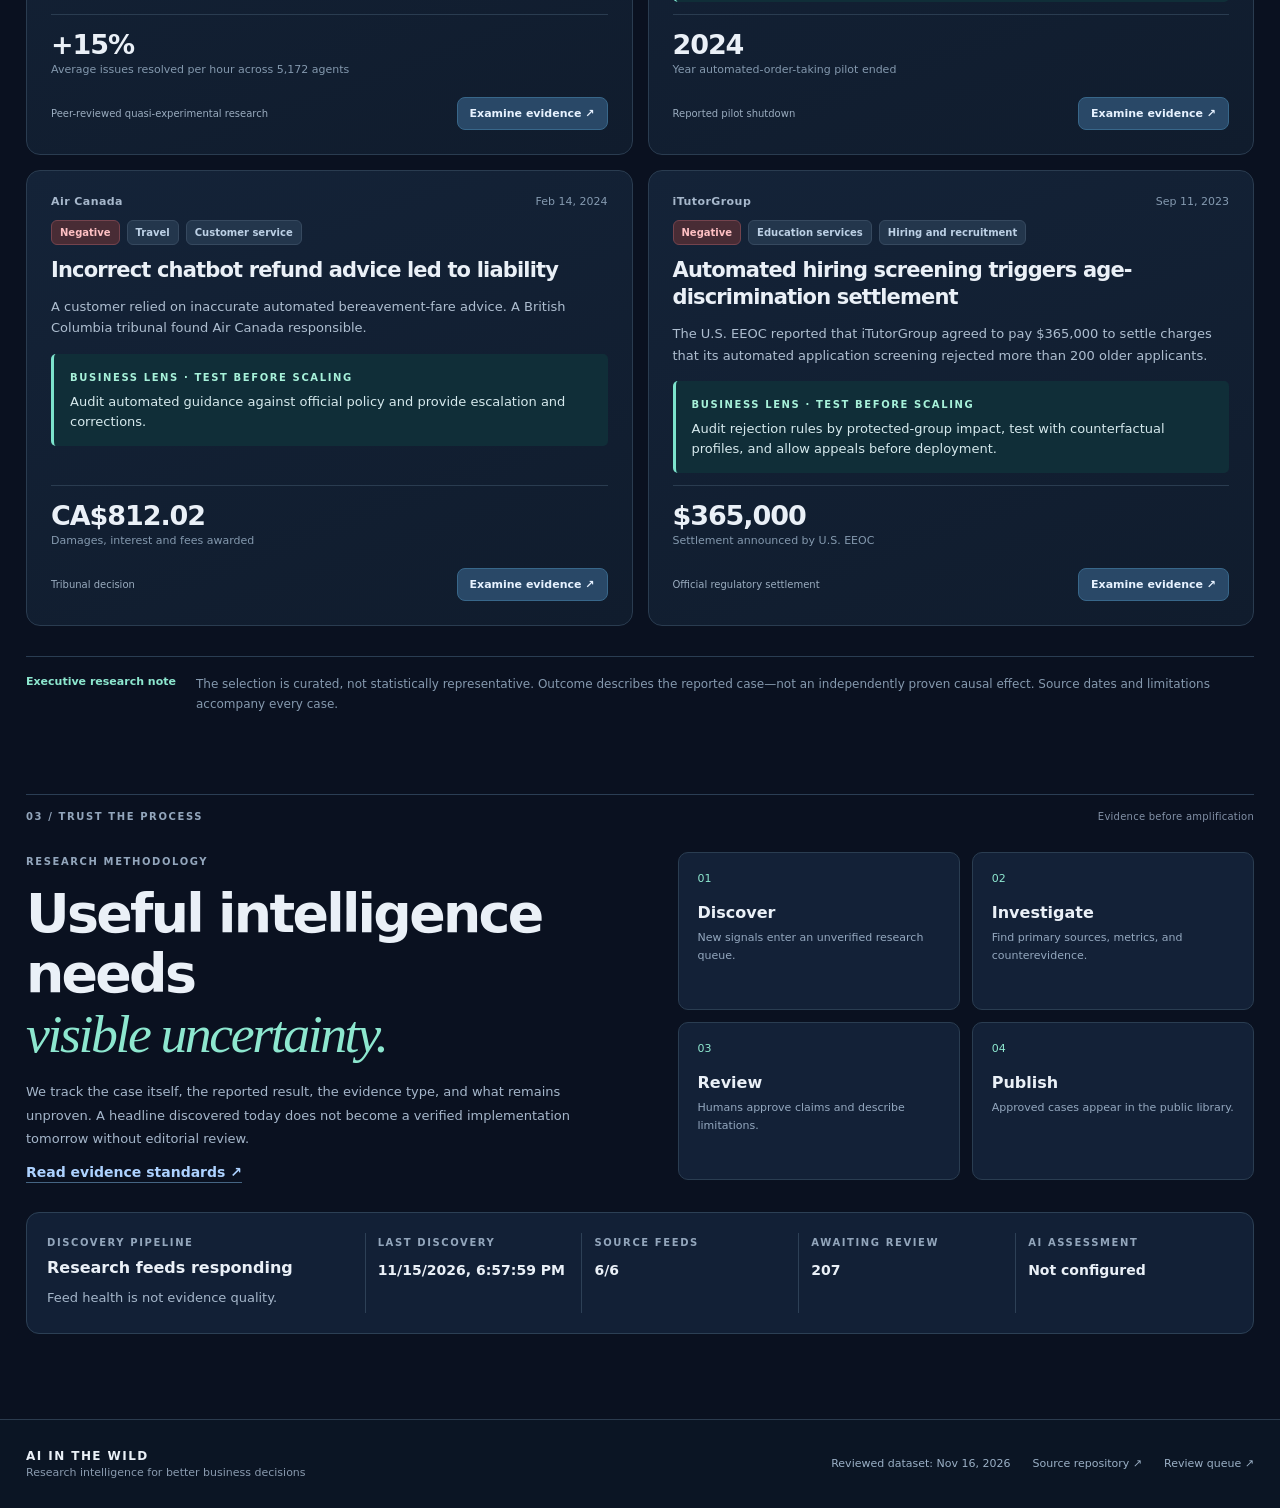
==== commit 03ad0dea: "feat: link November 20 board walkthrough from dashboard header" ====
--- a/index.html
+++ b/index.html
@@ -6,7 +6,7 @@
 <a class="skip" href="#explorer">Skip to research explorer</a>
 <header class="masthead"><div class="container nav">
 <a class="brand" href="./index.html" aria-label="AI in the Wild home"><span class="brandmark">✳</span><span><strong>AI IN THE WILD</strong><small>RESEARCH INTELLIGENCE</small></span></a>
-<div class="navright"><span class="live-dot" aria-hidden="true"></span><span id="source-status">Checking research sources</span><a class="textlink" href="./review.html">Research queue ↗</a></div>
+<div class="navright"><span class="live-dot" aria-hidden="true"></span><span id="source-status">Checking research sources</span><a class="textlink" href="https://github.com/brandinealnku/ai-in-the-wild/blob/main/docs/BOARD-BRIEFING-2026-11-20.md" target="_blank" rel="noopener noreferrer">Board guide ↗</a><a class="textlink" href="./review.html">Research queue ↗</a></div>
 </div></header>
 <main>
 <section class="hero container"><div class="eyebrow"><span class="eyebrow-line"></span> BUSINESS AI OBSERVATORY <span class="hero-chip">CURATED RESEARCH</span></div>
--- a/styles.css
+++ b/styles.css
@@ -1 +1,12 @@
-:root{font-family:Inter,ui-sans-serif,-apple-system,BlinkMacSystemFont,"Segoe UI",sans-serif;color:#e8edf6;background:#0b1120}*{box-sizing:border-box}body{margin:0}a{color:#8cb8ff}header{padding:27px max(20px,calc((100vw - 1320px)/2));border-bottom:1px solid #243044;background:#0e1729}.logo{letter-spacing:.07em;color:#72d8bd;font-size:12px;font-weight:800}.head{display:flex;align-items:center;justify-content:space-between;gap:15px;flex-wrap:wrap}h1{font-size:clamp(30px,4vw,48px);letter-spacing:-.045em;margin:9px 0 4px}h2{font-size:21px;margin:0 0 12px}.sub{color:#9aaac0;line-height:1.5;max-width:760px;margin:0}.chip{display:inline-block;padding:6px 10px;border:1px solid #364358;border-radius:30px;font-size:11px;font-weight:650;color:#becbdc}.date{color:#9db0c8;font-size:12px}.wrap{max-width:1320px;margin:0 auto;padding:23px 20px 70px}.tiles{display:grid;grid-template-columns:repeat(4,1fr);gap:12px;margin-bottom:20px}.tile{background:#121e33;border:1px solid #2a3a50;border-radius:14px;padding:18px}.tile b{font-size:28px;display:block;line-height:1.2;margin:7px 0}.tiny{font-size:11px;color:#a0afc4}.panel{border:1px solid #283950;border-radius:16px;background:#111d30;padding:18px;margin-bottom:20px}.controls{display:flex;gap:10px;flex-wrap:wrap;align-items:center;margin:12px 0 17px}input,select{background:#0b1527;border:1px solid #34465e;border-radius:9px;color:#e8edf6;font-size:13px;padding:11px;min-width:140px}input{flex:1;min-width:240px}.mode{display:flex;gap:6px;background:#0b1527;border-radius:10px;padding:5px}.mode button{border:none;border-radius:7px;color:#b0bfd2;background:transparent;padding:10px 14px;cursor:pointer}.mode button.active{background:#274769;color:#fff}.grid{display:grid;grid-template-columns:repeat(2,minmax(0,1fr));gap:13px}.case{background:#152238;border:1px solid #2d4057;border-radius:14px;padding:19px;display:flex;flex-direction:column;gap:10px}.case:hover{border-color:#5f86b9}.row{display:flex;gap:8px;align-items:center;justify-content:space-between;flex-wrap:wrap}.pills{display:flex;gap:6px;flex-wrap:wrap}.pill{font-size:10px;font-weight:700;padding:5px 8px;border-radius:7px;background:#273b53;color:#b6ccea}.Positive{background:#144e46;color:#9af4d8}.Mixed{background:#59401d;color:#ffdf9a}.Negative{background:#562c35;color:#ffc0c8}.case h3{font-size:18px;line-height:1.3;margin:2px 0}.case p{font-size:13px;line-height:1.57;color:#bdcada;margin:0}.metric{font-size:23px;font-weight:780;color:white}.metric small{font-size:11px;color:#98b2c8;font-weight:400;display:block;margin-top:3px}.footer{margin-top:auto;display:flex;justify-content:space-between;gap:12px;align-items:center;padding-top:10px}.btn{background:#2d6fbb;border:1px solid #4489cf;color:#fff;border-radius:9px;padding:10px 13px;cursor:pointer;font-weight:700;font-size:12px}.btn.secondary{background:#192c44;border-color:#3a526d}.details{border-top:1px solid #2d4057;padding-top:13px;display:none}.details.open{display:block}.detailbox{margin-top:11px}.detailbox strong{font-size:12px;color:#e0e9f5}.detailbox p{margin-top:4px}.sources{display:flex;gap:14px;flex-wrap:wrap;margin-top:14px;font-size:12px}.note{font-size:12px;line-height:1.5;color:#9eacc1}.legend{display:flex;gap:10px;flex-wrap:wrap}.summary{display:grid;grid-template-columns:1fr 1fr;gap:15px}.stats{display:flex;gap:10px;align-items:center;margin-top:8px}.bar{height:10px;background:#293a53;border-radius:30px;overflow:hidden;flex:1}.fill{height:100%;background:#6da9ed}.empty{display:none;color:#a5b5c9;padding:40px;text-align:center}.openlink{text-decoration:none}.sources a{word-break:break-word}footer.page{padding:12px 0;color:#94a5ba;font-size:12px}@media(max-width:800px){.tiles{grid-template-columns:repeat(2,1fr)}.grid,.summary{grid-template-columns:1fr}.head{align-items:start}header{padding:20px}.wrap{padding:20px 14px 50px}.panel{padding:14px}.case{padding:15px}}@media print{body{background:white;color:black}.case,.panel,.tile{background:white;color:black;border-color:#aaa}header{background:white;color:black}.case p,.sub,.tiny{color:#333}.btn,.controls{display:none}}+:root{color-scheme:dark;--bg:#0a1120;--panel:#101c2c;--line:#27364a;--muted:#91a0b5;--text:#eaf0f7;--aqua:#8de7cf;--blue:#93baf8;--amber:#f4d09a;--red:#f2aab1;font-family:Inter,ui-sans-serif,system-ui,-apple-system,BlinkMacSystemFont,"Segoe UI",sans-serif}
+*{box-sizing:border-box}html{scroll-behavior:smooth}body{margin:0;background:var(--bg);color:var(--text);font-size:14px}button,input,select{font:inherit}button{cursor:pointer}a{color:inherit;text-underline-offset:4px}a:hover{color:var(--aqua)}.container{width:min(1260px,calc(100% - 52px));margin:0 auto}.skip{position:absolute;top:-70px;left:20px;background:#fff;color:#000;padding:10px;z-index:20}.skip:focus{top:8px}.masthead{border-bottom:1px solid #223146;background:#0b1423}.nav{height:76px;display:flex;justify-content:space-between;align-items:center;gap:16px}.brand{display:flex;align-items:center;gap:11px;text-decoration:none}.brandmark{display:flex;width:40px;height:40px;align-items:center;justify-content:center;border:1px solid #365166;border-radius:12px;font-size:26px;color:var(--aqua)}.brand strong{display:block;font-size:12px;letter-spacing:.15em}.brand small{display:block;font-size:9px;letter-spacing:.14em;color:var(--muted);margin-top:4px}.navright{display:flex;gap:13px;align-items:center;font-size:11px;color:#bbc8d8}.live-dot,.dot{background:var(--aqua);border-radius:50%;width:7px;height:7px;display:inline-block;flex-shrink:0}.textlink{color:#add2ff;text-decoration:none;border-bottom:1px solid #456583;padding-bottom:2px;font-weight:650}.hero{padding-top:67px;padding-bottom:67px}.eyebrow,.section-caption,.caps{letter-spacing:.16em;font-size:10px;font-weight:700;color:#93a6bc}.eyebrow{display:flex;align-items:center;gap:11px}.eyebrow-line{background:var(--aqua);width:27px;height:1px}.hero-chip{margin-left:12px;color:#a5ebd8;border:1px solid #2b615d;border-radius:30px;letter-spacing:.09em;padding:7px 10px;font-size:9px}.hero-grid{display:grid;grid-template-columns:1.5fr .55fr;gap:70px;align-items:end;margin-top:20px}.hero h1{font-size:clamp(46px,6vw,82px);line-height:1.06;letter-spacing:-.064em;margin:0 0 22px;font-weight:720}.hero h1 em,.methodology h2 em{font-weight:450;font-family:Georgia,serif;letter-spacing:-.045em;color:var(--aqua)}.hero p{font-size:17px;color:#a5b5c8;line-height:1.72;max-width:690px;margin:0}.hero-actions{display:flex;align-items:center;gap:25px;flex-wrap:wrap;margin-top:33px}.cta{background:var(--aqua);color:#0c1a24;padding:14px 18px;border-radius:8px;text-decoration:none;font-size:13px;font-weight:800;display:flex;gap:34px}.cta:hover{background:#b3ffe9;color:#09202a}.subcta{font-size:12px;text-decoration:none;color:#bdd0e5}.hero-side{border-left:1px solid #294257;padding-left:26px;display:flex;flex-direction:column;gap:9px}.hero-side strong{font-size:23px;font-weight:550;letter-spacing:-.045em}.minor,.hero-source{font-size:12px;color:#9faec1;line-height:1.5}.hero-source{display:flex;align-items:start;gap:9px;margin-top:12px}.hero-source .dot{margin-top:4px}.section-caption{display:flex;justify-content:space-between;align-items:center;border-top:1px solid #2b3e54;padding-top:16px;margin-bottom:23px;gap:10px}.section-caption span:last-child{color:#8291a6;letter-spacing:.025em;font-weight:450}.kpis{display:grid;grid-template-columns:repeat(4,1fr);gap:12px}.kpi{border:1px solid var(--line);background:linear-gradient(145deg,#142235,#101a2b);border-radius:13px;padding:23px;min-height:150px;display:flex;flex-direction:column;align-items:start}.kpi>span{color:#9aabc0;letter-spacing:.12em;font-size:10px;font-weight:700}.kpi strong{font-weight:680;letter-spacing:-.05em;font-size:44px;margin:11px 0 6px;line-height:1.1}.kpi small{color:#8697ac;line-height:1.45;font-size:11px}.insight-grid{display:grid;grid-template-columns:1fr 1fr;gap:14px;margin:17px 0 72px}.panel{background:var(--panel);border:1px solid var(--line);border-radius:14px;padding:25px}.panel-header{display:flex;justify-content:space-between;align-items:start;gap:12px}.panel h2{font-size:21px;letter-spacing:-.036em;margin:9px 0 16px}.muted{color:var(--muted);font-size:12px}.bars{display:flex;flex-direction:column;gap:11px;margin:14px 0 20px}.bar-row{display:grid;grid-template-columns:minmax(105px,160px) 1fr 25px;gap:14px;align-items:center;width:100%;background:none;border:0;text-align:left;color:#dce5f1;padding:3px 0;border-radius:6px;font-size:12px}.bar-row:hover,.bar-row:focus-visible{color:var(--aqua);outline:1px solid #4b7c85;outline-offset:3px}.bar-track{display:block;background:#243247;height:9px;border-radius:20px;overflow:hidden}.bar-fill{display:block;background:linear-gradient(90deg,#438f9d,#89e3ca);height:100%;border-radius:20px}.bar-row.outcome-Negative .bar-fill{background:#d48e96}.bar-row.outcome-Mixed .bar-fill{background:#dfb879}.bar-row strong{text-align:right;font-size:13px;font-variant-numeric:tabular-nums}.footnote{font-size:10px;color:#8191a4;line-height:1.5;margin:12px 0 0}.explorer{scroll-margin-top:20px}.explorer-top{display:flex;justify-content:space-between;gap:20px;align-items:center}.explorer-top h2{font-size:42px;letter-spacing:-.055em;margin:0 0 7px}.explorer-top p{color:#9eafc3;margin:0;font-size:13px}.accent{color:var(--aqua)}.mode{display:flex;background:#17263a;padding:4px;border-radius:10px;gap:3px}.mode button{background:none;border:0;border-radius:7px;color:#afbdce;padding:11px 13px;font-size:12px;white-space:nowrap}.mode button.active{background:#2c4b62;color:#edfffc}.filters{margin-top:25px;display:grid;grid-template-columns:minmax(220px,2fr) repeat(3,minmax(110px,.8fr)) minmax(135px,.9fr) auto;gap:9px}.filters input,.filters select{width:100%;min-height:48px;border:1px solid #33465b;border-radius:9px;background:#111f31;color:#e4eef9;outline:none}.filters input:focus,.filters select:focus{border-color:#91d9cd}.search-wrap{display:flex;align-items:center;position:relative}.search-wrap>span{position:absolute;left:15px;color:#a5b4c5;font-size:24px}.filters input{padding:10px 12px 10px 43px;font-size:12px}.select-wrap{position:relative}.select-wrap>span{position:absolute;left:12px;top:7px;font-size:9px;color:#8094ab}.filters select{padding:19px 9px 5px 10px;font-size:11px}.clear,.export-btn{border:1px solid #36495f;background:transparent;color:#d1dfef;border-radius:9px;padding:9px 13px;font-size:11px}.clear:hover,.export-btn:hover{border-color:#8de7cf}.viewbar{display:flex;align-items:center;justify-content:space-between;gap:10px;margin:20px 0 18px;border-bottom:1px solid #2a3c51}.tabs{display:flex;gap:17px;overflow:auto}.tabs button{white-space:nowrap;background:transparent;border:0;color:#91a4b8;padding:13px 2px;font-size:12px;border-bottom:2px solid transparent}.tabs button.active{color:var(--aqua);border-color:var(--aqua)}.export-btn{margin-bottom:6px;white-space:nowrap}.cases{display:grid;grid-template-columns:repeat(2,minmax(0,1fr));gap:15px}.case{border:1px solid #2a3c50;border-radius:14px;background:linear-gradient(160deg,#142338,#101c2d);padding:24px;display:flex;flex-direction:column;gap:12px;min-width:0}.case:hover{border-color:#50788d}.case-head{display:flex;align-items:center;justify-content:space-between;gap:14px}.company{color:#a7b8cc;font-size:11px;font-weight:750;letter-spacing:.04em}.case-date{font-size:11px;color:#859ab0}.pills{display:flex;flex-wrap:wrap;gap:7px}.pill{display:inline-block;border:1px solid #36495f;border-radius:6px;padding:6px 8px;background:#23364c;color:#bcd0e5;font-size:10px;font-weight:650}.pill.Positive{background:#163b38;color:#a4f2d9;border-color:#2f665d}.pill.Mixed{background:#4b3a26;color:#f8d5a1;border-color:#735635}.pill.Negative{background:#482c35;color:#fec0c3;border-color:#74434d}.case h3{font-size:21px;letter-spacing:-.04em;line-height:1.3;margin:0}.case p{font-size:13px;color:#aebed0;line-height:1.65;margin:0}.metric-panel{padding:14px 0 9px;border-top:1px solid #2a3c50;margin-top:auto}.metric{font-size:27px;font-weight:700;letter-spacing:-.04em}.metric-label{font-size:11px;color:#8499ae;margin-top:3px}.case-bottom{display:flex;align-items:center;justify-content:space-between;gap:10px}.source-type{color:#9aacbf;font-size:10px;max-width:65%}.case-btn{background:#294867;border:1px solid #38678a;color:#e7f2ff;border-radius:8px;padding:9px 12px;font-size:11px;font-weight:700}.details{border-top:1px solid #304159;margin-top:7px;padding-top:15px;display:none}.details.open{display:block}.detailbox{margin-bottom:15px}.detailbox strong{font-size:10px;letter-spacing:.1em;color:#9eebd5;text-transform:uppercase}.detailbox p{margin-top:6px}.source-links{display:flex;flex-wrap:wrap;gap:12px}.source-links a{font-size:12px;color:#9dcbff;word-break:break-all}.review-line{font-size:11px;color:#8295ab;margin-top:12px}.empty{padding:35px;text-align:center;color:#b9c8d8}.empty button{background:none;color:var(--aqua);border:0;text-decoration:underline}.error{padding:16px;border:1px solid #8d4b55;border-radius:9px;color:#ffc6cb;margin-bottom:15px}.comparison,.ledger{width:100%;border-collapse:collapse;font-size:12px}.table-frame{overflow-x:auto;border:1px solid #2e4054;border-radius:12px}.comparison th,.comparison td,.ledger td,.ledger th{text-align:left;padding:15px 13px;border-bottom:1px solid #2c3d52;vertical-align:top;min-width:110px}.comparison th,.ledger th{background:#16253a;color:#96a9be;font-size:10px;letter-spacing:.08em}.comparison td,.ledger td{color:#cbd8e7;line-height:1.5}.comparison tbody tr:hover,.ledger tbody tr:hover{background:#18273a}.comparison a,.ledger a{color:#95c7ff}.ledger-card{border:1px solid var(--line);background:var(--panel);border-radius:12px;padding:19px;margin-bottom:11px}.ledger-card h3{margin:4px 0 9px;font-size:18px}.ledger-card p{color:#aabacf;font-size:12px;line-height:1.65}.ledger-card .caps{display:block;margin-bottom:6px}.story-grid{display:grid;grid-template-columns:1fr 1fr;gap:14px}.story{background:#142235;border:1px solid #2c4356;border-radius:14px;padding:22px;min-width:0}.story span{font-size:10px;color:#8ce3ce;letter-spacing:.12em}.story h3{font-size:23px;letter-spacing:-.045em;line-height:1.25}.story p{font-size:13px;color:#b2c0d2;line-height:1.65}.story a{font-size:12px;color:#9fcbff}.bottom-context{display:flex;gap:20px;border-top:1px solid #2a3d52;margin:30px 0 80px;padding-top:18px}.bottom-context span{color:var(--aqua);white-space:nowrap;font-size:11px;font-weight:700}.bottom-context p{color:#8599ae;font-size:12px;line-height:1.6;margin:0}.methodology{margin-bottom:85px}.method-grid{display:grid;grid-template-columns:1fr 1fr;gap:75px;margin:30px 0 32px}.methodology h2{font-size:clamp(32px,4.2vw,54px);letter-spacing:-.05em;line-height:1.12;margin:16px 0}.methodology p{font-size:13px;color:#a5b6ca;line-height:1.8;max-width:600px}.method-steps{display:grid;grid-template-columns:1fr 1fr;gap:12px}.method-steps>div{padding:19px;background:#132137;border:1px solid #2a3d51;border-radius:10px}.method-steps span{display:block;font-size:11px;color:var(--aqua);margin-bottom:18px}.method-steps strong{display:block;font-size:16px;margin-bottom:6px}.method-steps small{color:#94a8bf;font-size:11px;line-height:1.6}.pipeline{display:grid;grid-template-columns:1.4fr repeat(4,.9fr);gap:12px;border:1px solid #2c4055;border-radius:13px;padding:20px;background:#122036}.pipeline>div{border-right:1px solid #2d4056;padding-right:10px;min-width:0}.pipeline>div:last-child{border:0}.pipeline h3{margin:9px 0;font-size:16px}.pipeline strong{display:block;margin-top:13px;font-size:14px;overflow-wrap:anywhere}.pipeline p{margin:4px 0}footer{border-top:1px solid #2b3b4e;padding:29px 0;background:#0b1524}.footer-inner,.footer-inner>div:last-child{display:flex;gap:22px;align-items:center;justify-content:space-between;flex-wrap:wrap}footer strong{display:block;letter-spacing:.12em;font-size:12px}footer small{color:#899aae;font-size:11px}footer a,footer span{color:#9bb0c6;font-size:11px;text-decoration:none}
+@media(max-width:1000px){.filters{grid-template-columns:repeat(3,1fr)}.search-wrap{grid-column:1/-1}.kpis{grid-template-columns:repeat(2,1fr)}.pipeline{grid-template-columns:repeat(2,1fr)}.pipeline>div{border-right:0}.hero-grid{gap:30px}}
+@media(max-width:700px){.container{width:min(100% - 28px,1260px)}.masthead .nav{height:auto;min-height:70px}.navright{font-size:10px;gap:8px}.navright #source-status{display:none}.hero{padding:47px 0}.hero-grid,.insight-grid,.cases,.story-grid,.method-grid{grid-template-columns:1fr}.hero-side{margin-top:24px}.hero h1{font-size:clamp(41px,11vw,62px)}.hero p{font-size:14px}.kpis{grid-template-columns:1fr 1fr}.kpi{padding:16px;min-height:126px}.kpi strong{font-size:34px}.panel{padding:18px}.panel-header{flex-wrap:wrap}.filters{grid-template-columns:repeat(2,1fr)}.filters .search-wrap{grid-column:1/-1}.explorer-top{flex-direction:column;align-items:start}.explorer-top h2{font-size:36px}.viewbar{flex-wrap:wrap}.tabs{width:100%}.export-btn{margin-bottom:9px}.method-grid{gap:23px}.method-steps{gap:9px}.pipeline{grid-template-columns:1fr 1fr}.bottom-context{display:block}.bottom-context p{margin-top:9px}.footer-inner>div:last-child{gap:12px}}
+@media print{body{background:white;color:black}.case,.kpi,.panel,.story,.method-steps>div,.pipeline{background:white;color:black;border:1px solid #aaa}.hero,.footer-inner{color:#000}.filters,.viewbar,.cta,.hero-actions{display:none}.cases{grid-template-columns:1fr 1fr}.details{display:block}}
+@media(prefers-reduced-motion:reduce){html{scroll-behavior:auto}}
+
+/* Backward-compatible review queue primitives */
+.row{display:flex;align-items:center;justify-content:space-between;gap:12px;flex-wrap:wrap}.chip{display:inline-block;padding:7px 10px;border:1px solid #3d566a;border-radius:20px;font-size:10px;color:#d4e5f5;letter-spacing:.05em}.note{color:#9cacc0;font-size:12px;line-height:1.7}.tiny{font-size:11px;color:#97a9bb}.date{font-size:11px;color:#97a9bb}.detailbox strong{color:#98e9d1;font-size:11px}.detailbox p{color:#b6c6d9;font-size:12px;line-height:1.65}
+
+/* Audience mode has immediate visible meaning on all case cards. */
+.audience-spotlight{padding:14px 16px;background:#102e38;border-left:3px solid #7ce3cc;border-radius:5px;margin-top:3px}.audience-spotlight .caps{font-size:10px;color:#a7f2da}.audience-spotlight p{font-size:13px;color:#d6e9ed;line-height:1.55;margin:8px 0 0}
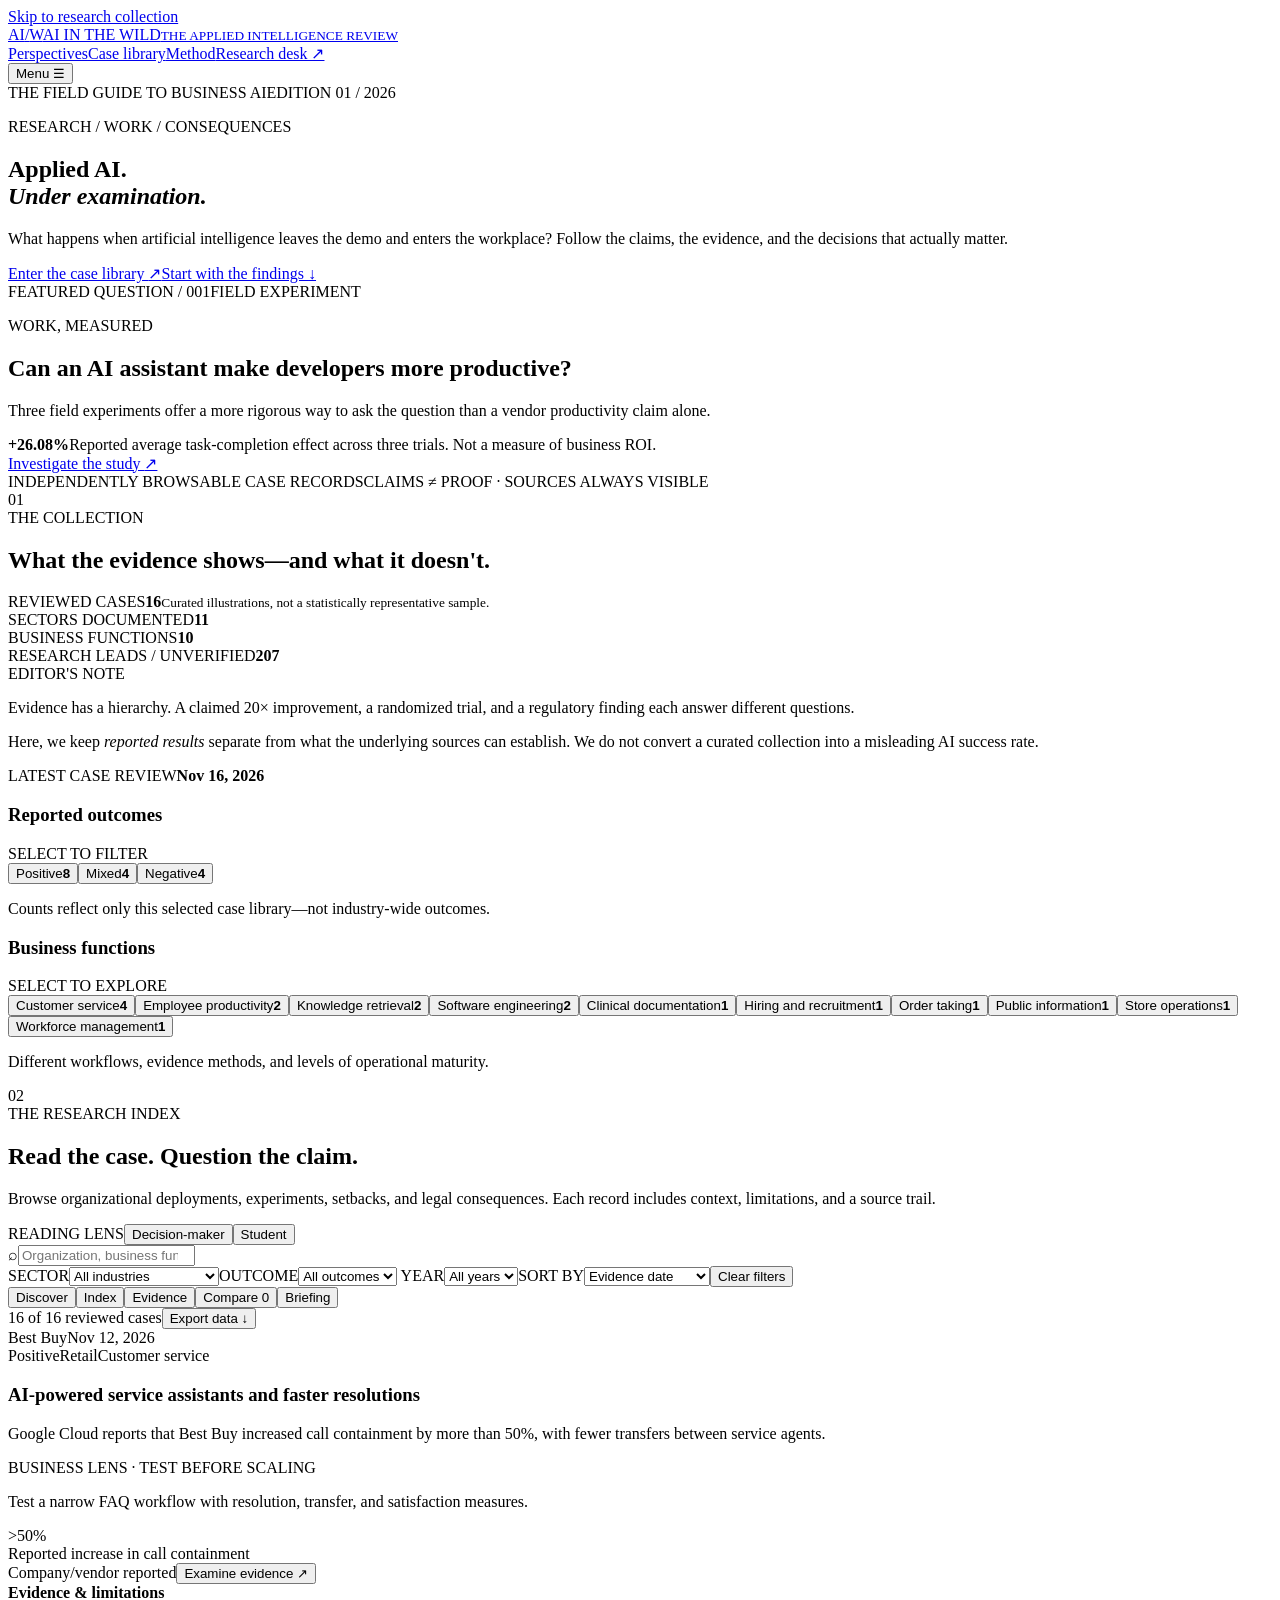
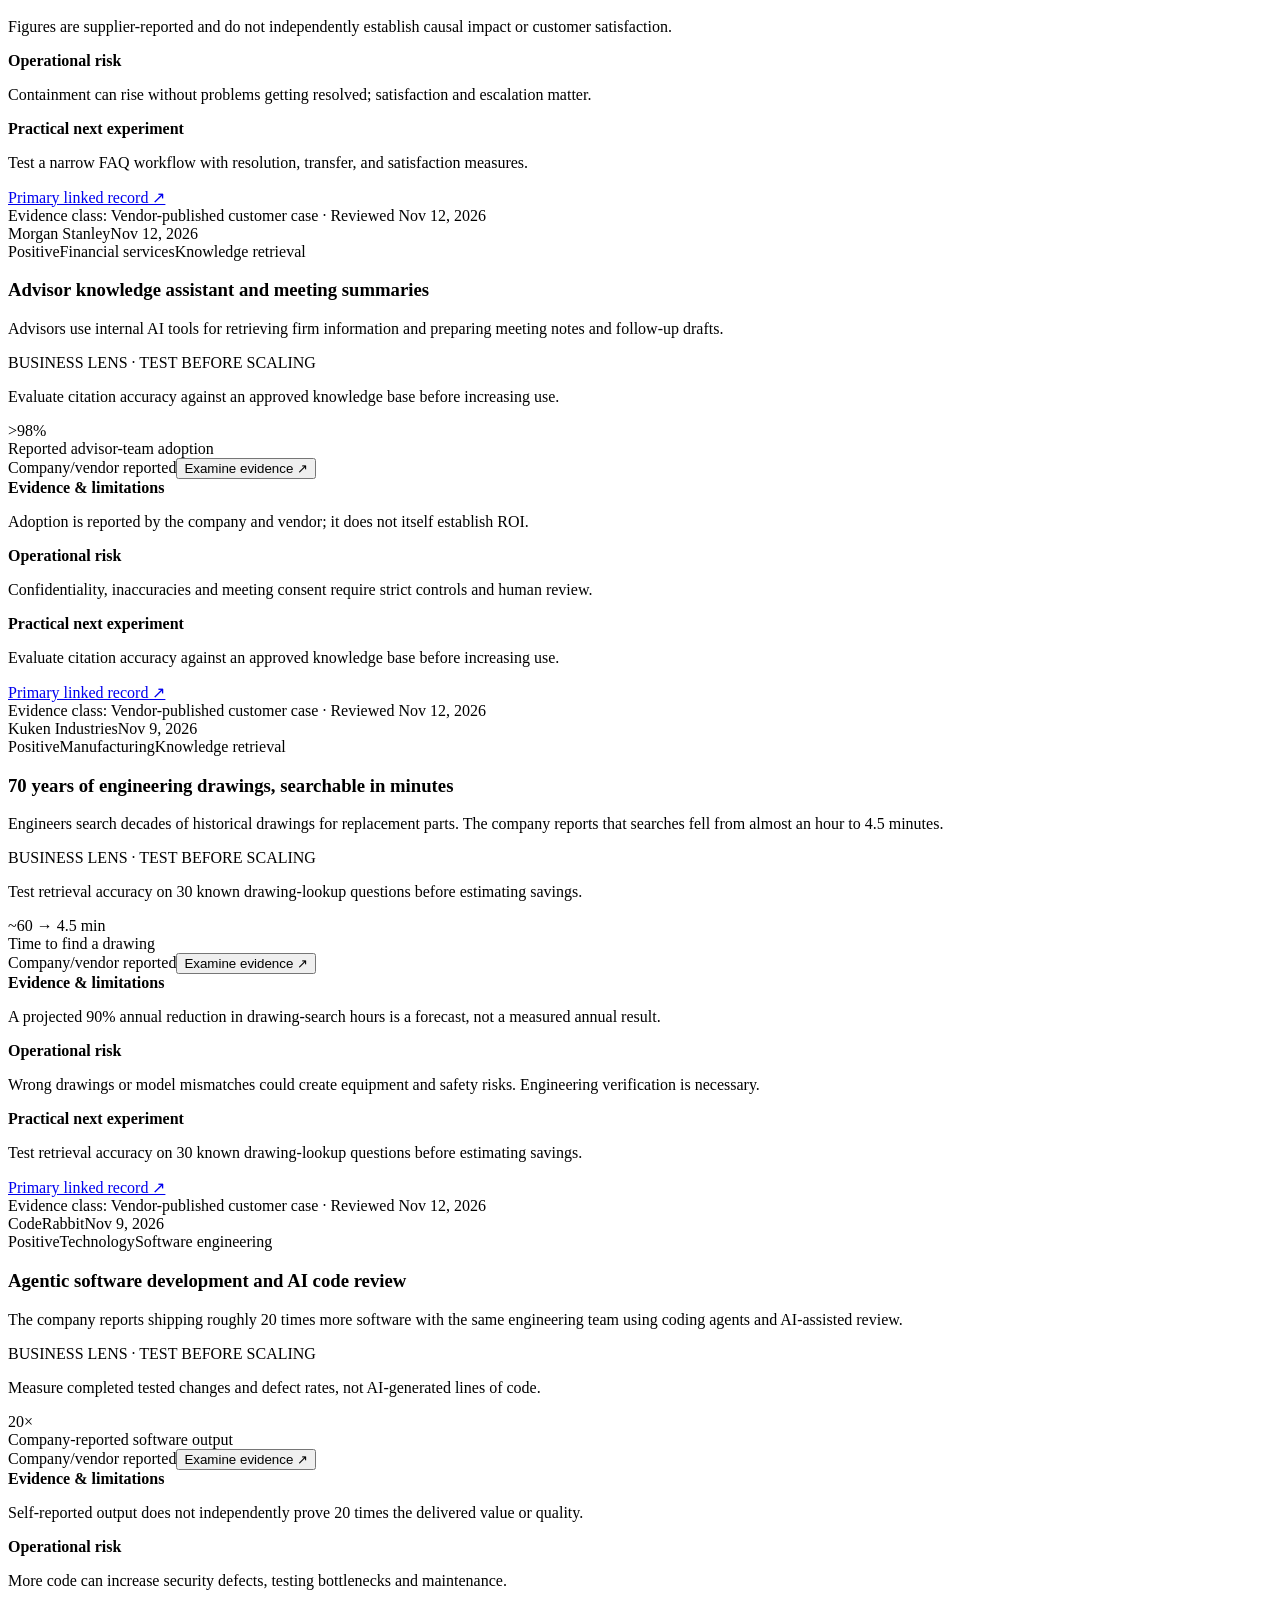
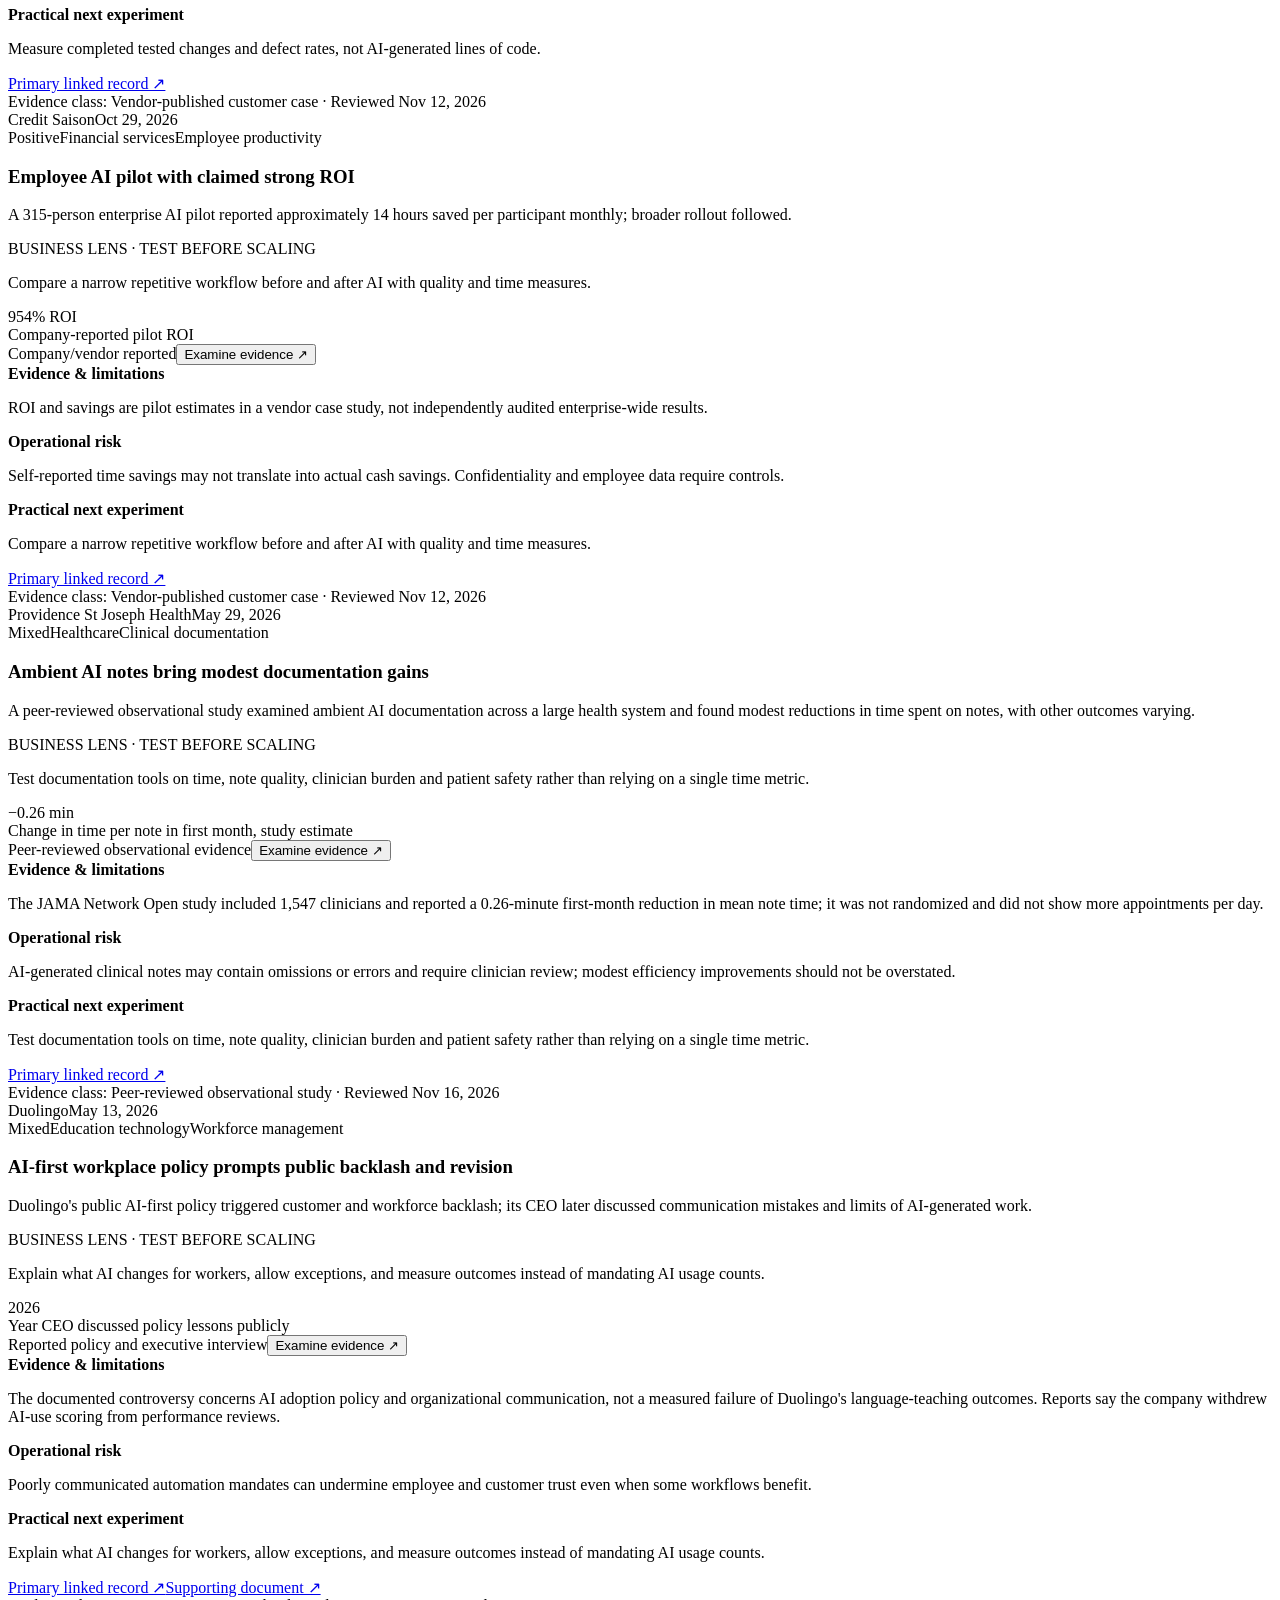
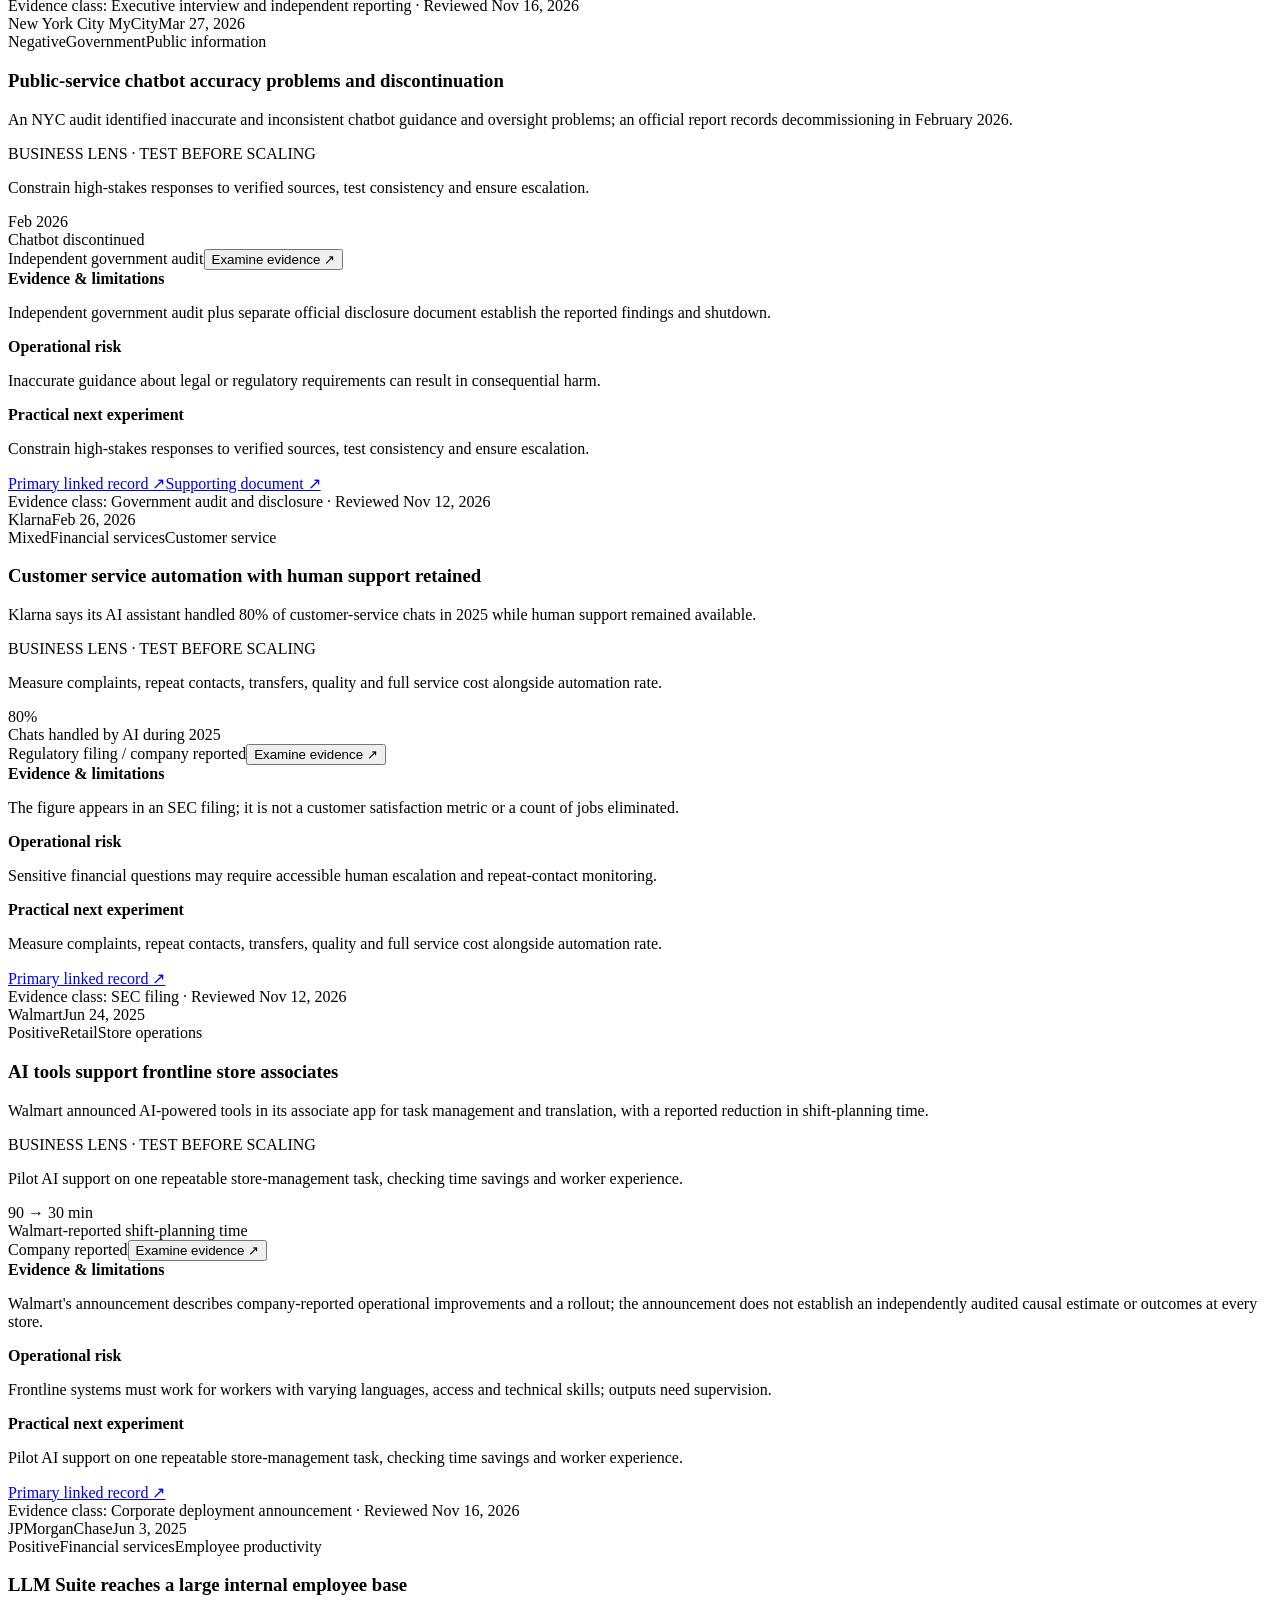
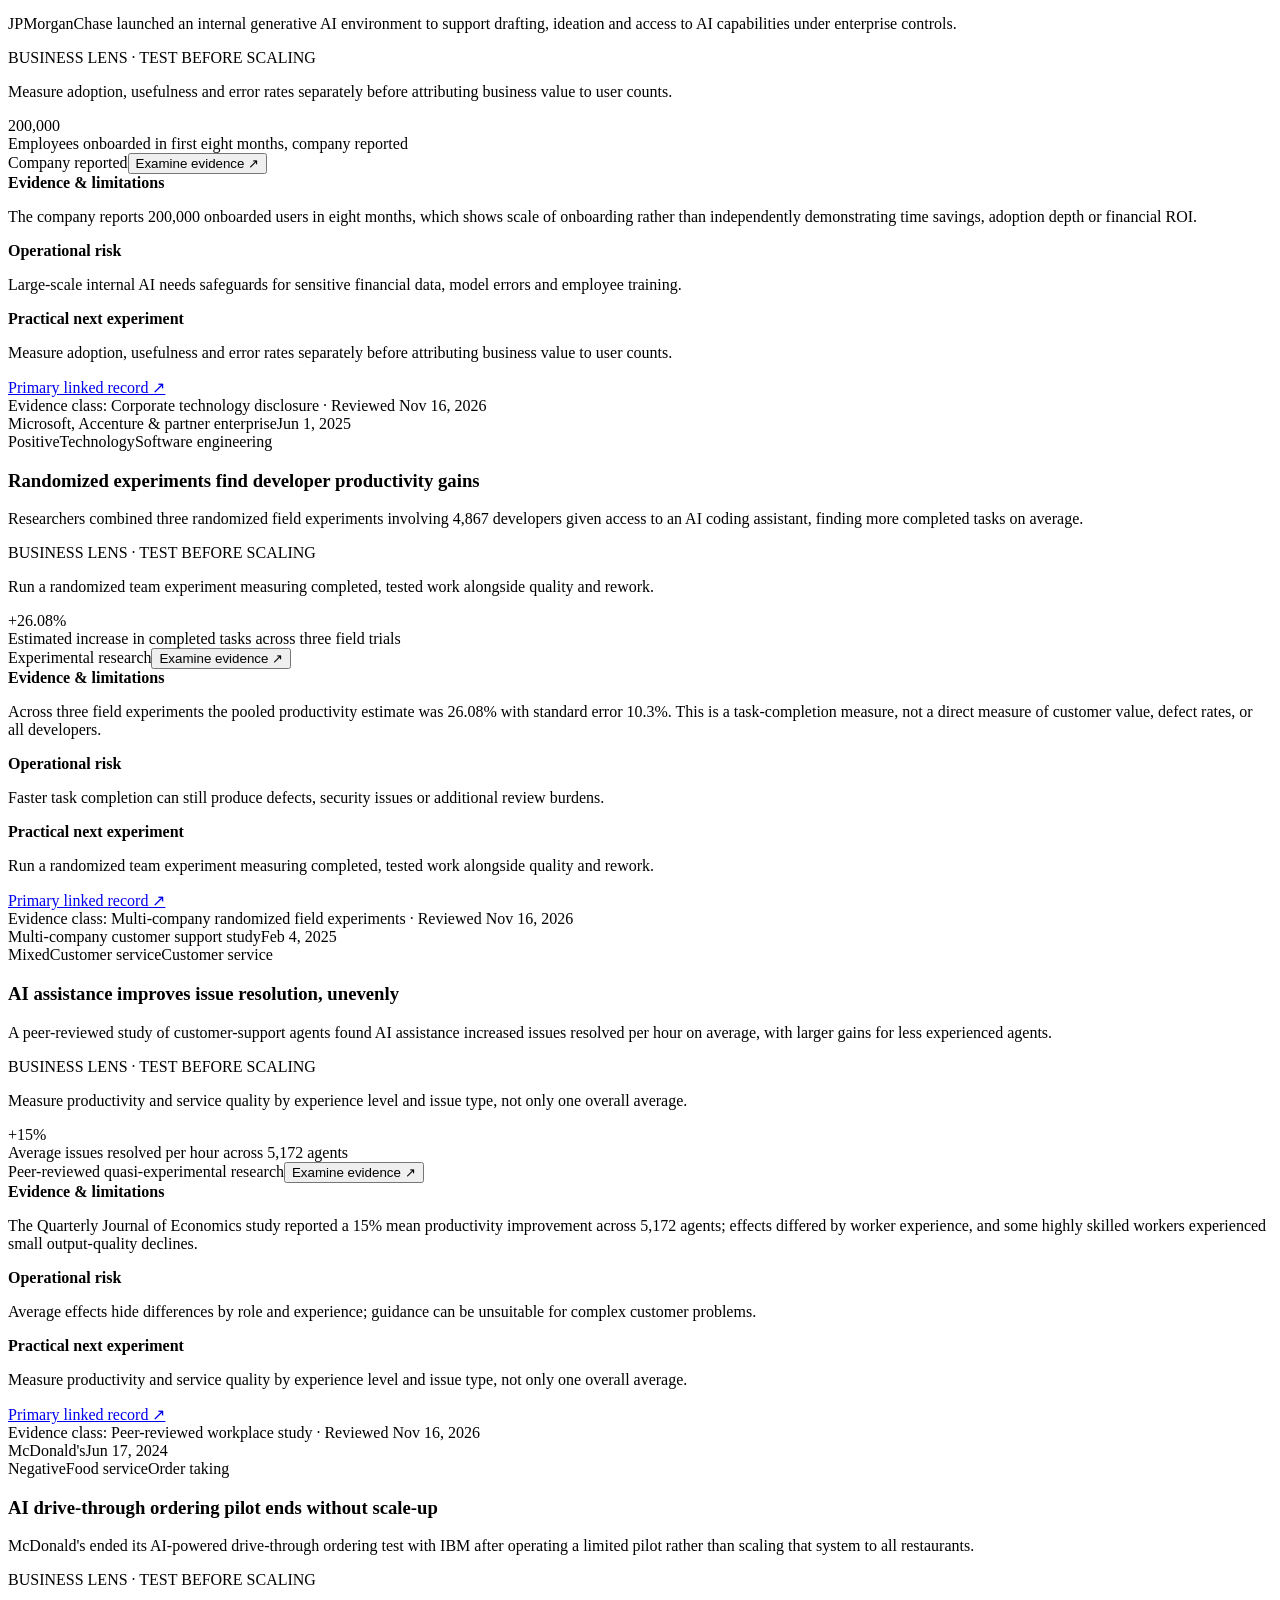
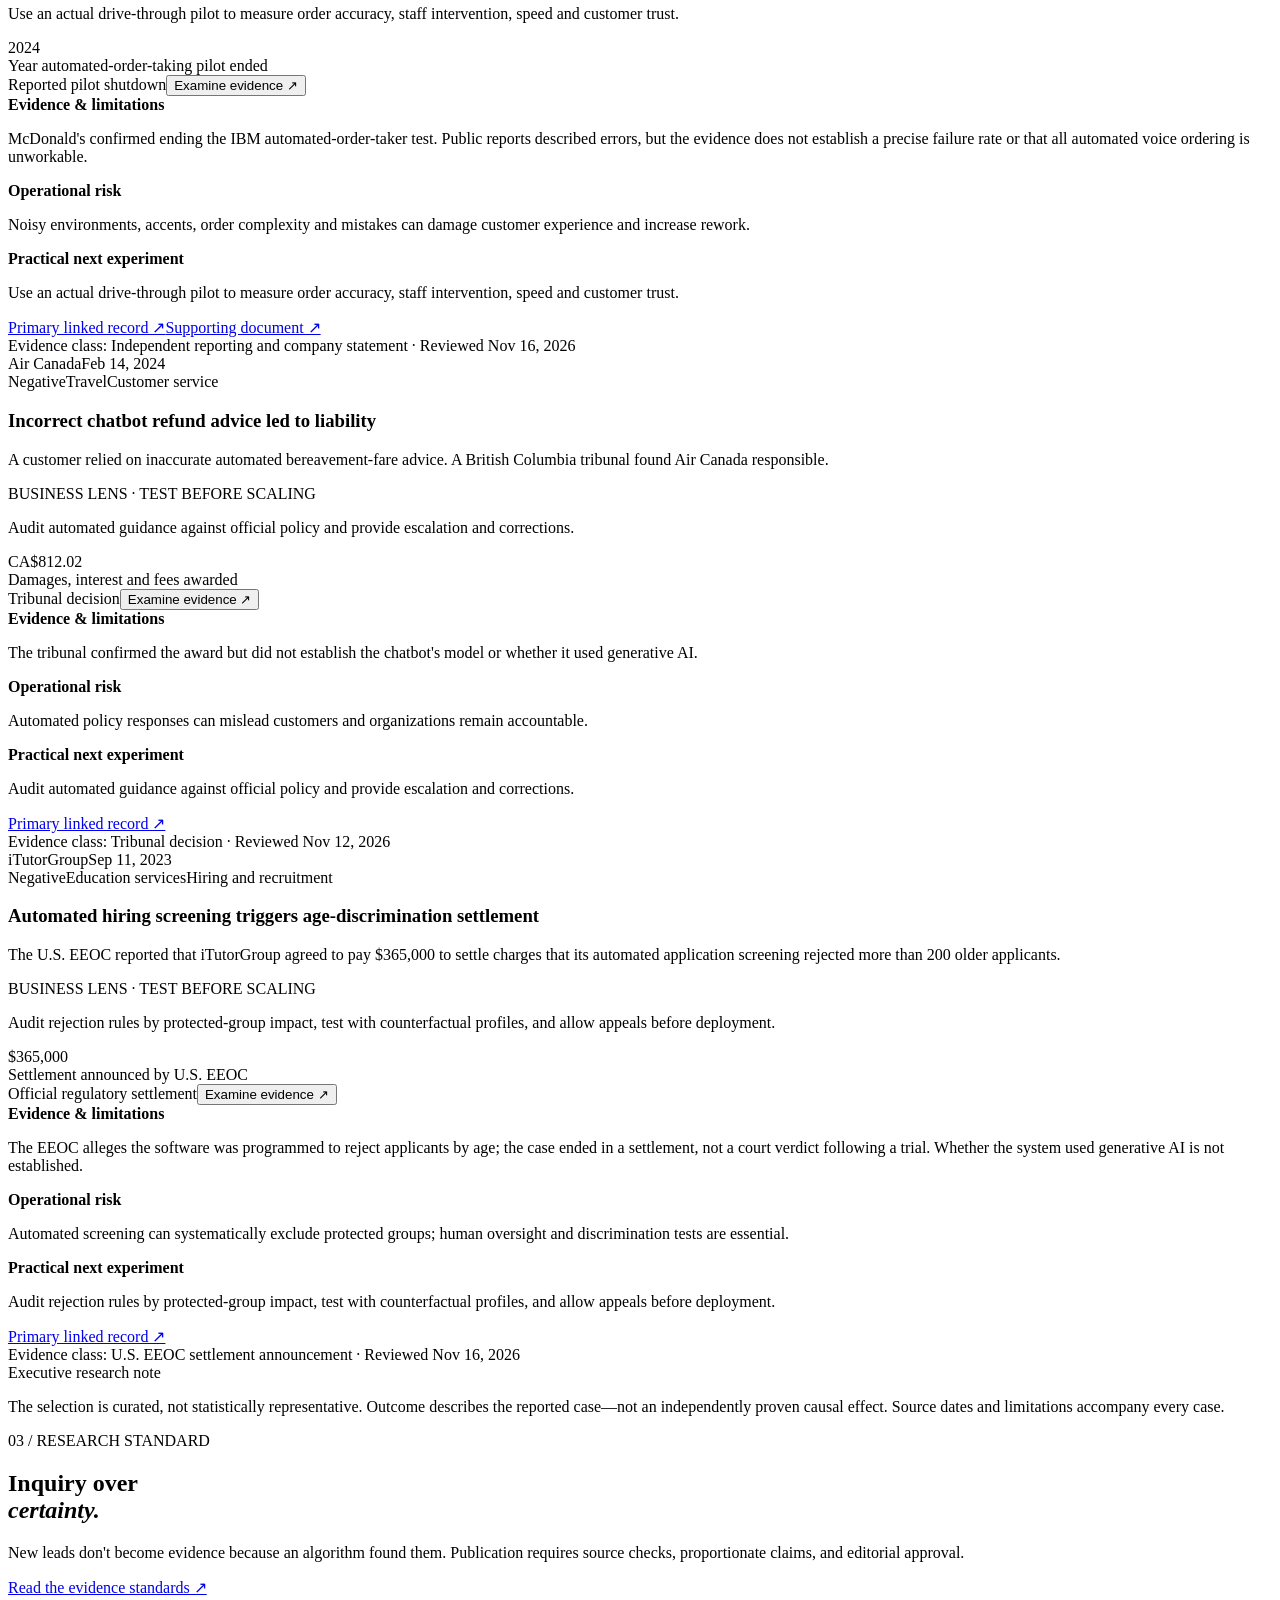
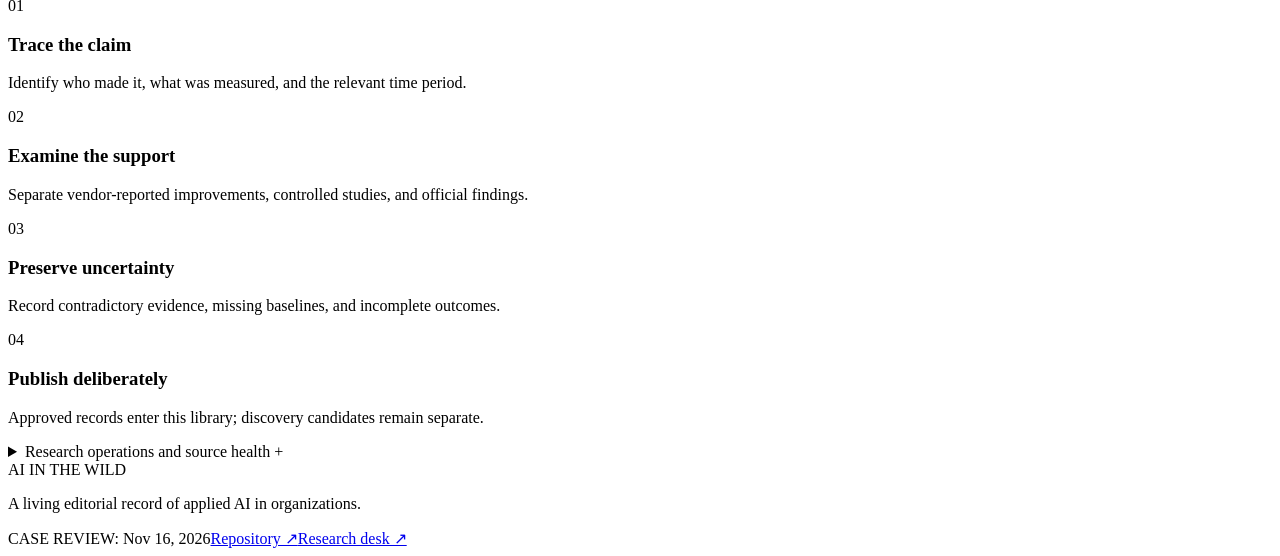
==== commit cf5057b9: "design: replace template dashboard with editorial research atlas" ====
--- a/index.html
+++ b/index.html
@@ -1,47 +1,42 @@
 <!doctype html>
 <html lang="en"><head><meta charset="utf-8"><meta name="viewport" content="width=device-width,initial-scale=1">
-<meta name="theme-color" content="#0a1220"><meta name="description" content="AI in the Wild — a transparent business AI research intelligence dashboard with sourced real-world use cases.">
-<title>AI in the Wild · Research Intelligence</title><link rel="stylesheet" href="./styles.css"></head>
-<body>
-<a class="skip" href="#explorer">Skip to research explorer</a>
-<header class="masthead"><div class="container nav">
-<a class="brand" href="./index.html" aria-label="AI in the Wild home"><span class="brandmark">✳</span><span><strong>AI IN THE WILD</strong><small>RESEARCH INTELLIGENCE</small></span></a>
-<div class="navright"><span class="live-dot" aria-hidden="true"></span><span id="source-status">Checking research sources</span><a class="textlink" href="https://github.com/brandinealnku/ai-in-the-wild/blob/main/docs/BOARD-BRIEFING-2026-11-20.md" target="_blank" rel="noopener noreferrer">Board guide ↗</a><a class="textlink" href="./review.html">Research queue ↗</a></div>
-</div></header>
+<meta name="description" content="AI in the Wild: an independent editorial research atlas of real-world business AI applications and their evidence.">
+<meta name="theme-color" content="#f4f1e9"><title>AI in the Wild — Applied AI, examined</title>
+<link rel="stylesheet" href="./editorial.css"></head>
+<body><a class="skip-link" href="#explorer">Skip to research collection</a>
+<header class="site-header"><div class="shell header-inner"><a class="wordmark" href="./index.html" aria-label="AI in the Wild home"><span class="mark">AI<span class="mark-divider">/</span>W</span><span class="wordmark-name">AI IN THE WILD<small>THE APPLIED INTELLIGENCE REVIEW</small></span></a>
+<nav class="header-nav" aria-label="Primary navigation"><a href="#perspectives">Perspectives</a><a href="#explorer">Case library</a><a href="#method">Method</a><a href="./review.html" class="nav-utility">Research desk ↗</a></nav>
+<button id="menu-button" class="menu-button" type="button" aria-label="Open navigation" aria-expanded="false">Menu <span aria-hidden="true">☰</span></button></div></header>
 <main>
-<section class="hero container"><div class="eyebrow"><span class="eyebrow-line"></span> BUSINESS AI OBSERVATORY <span class="hero-chip">CURATED RESEARCH</span></div>
-<div class="hero-grid"><div><h1>Beyond the hype.<br><em>Into the evidence.</em></h1>
-<p>Explore what organizations are doing with AI—where it works, what remains uncertain, and the consequences when it fails.</p>
-<div class="hero-actions"><a href="#explorer" class="cta">Explore the evidence <span>↗</span></a><a href="#insights" class="subcta">View research signals ↓</a></div></div>
-<div class="hero-side"><span class="caps">LATEST VERIFIED CASE REVIEW</span><strong id="review-date">—</strong><span class="minor">Case library is editorially reviewed. Discovery leads are not published automatically.</span><div class="hero-source"><span class="dot"></span> Distinguishing reported results from independently documented outcomes</div></div></div></section>
-<section class="container" id="insights"><div class="section-caption"><span>01 / RESEARCH PULSE</span><span>Only approved cases are counted below</span></div>
-<div class="kpis"><div class="kpi"><span>DOCUMENTED CASES</span><strong id="total-cases">—</strong><small>Selected examples, not a representative sample</small></div>
-<div class="kpi"><span>BUSINESS SECTORS</span><strong id="sector-count">—</strong><small>Industries represented in this library</small></div>
-<div class="kpi"><span>UNIQUE BUSINESS FUNCTIONS</span><strong id="function-count">—</strong><small>Applications across the case collection</small></div>
-<div class="kpi"><span>DISCOVERY LEADS</span><strong id="lead-count">—</strong><small>Unverified candidates, not approved cases</small></div></div>
-<div class="insight-grid">
-<section class="panel analysis-panel"><div class="panel-header"><div><span class="caps">EVIDENCE LANDSCAPE</span><h2>What this collection covers</h2></div><span class="muted">Select a bar to filter cases</span></div>
-<div id="outcome-bars" class="bars" aria-label="Cases by reported outcome"></div><p class="footnote">These are counts within a deliberately selected library, not estimates of AI success or failure rates.</p></section>
-<section class="panel analysis-panel"><div class="panel-header"><div><span class="caps">FUNCTIONAL LANDSCAPE</span><h2>Where AI is applied</h2></div><span class="muted">Click to explore</span></div>
-<div id="function-bars" class="bars" aria-label="Cases by business function"></div><p class="footnote">Function labels follow the current published case records.</p></section>
-</div></section>
-<section id="explorer" class="container explorer"><div class="section-caption"><span>02 / EXPLORE THE RESEARCH</span><span id="count">Loading case library…</span></div>
-<div class="explorer-top"><div><h2>Research library<span class="accent">.</span></h2><p>Find a business problem. Inspect the evidence. Decide what to investigate next.</p></div><div class="mode" aria-label="Audience view"><button id="professional-view" class="active" type="button" data-mode="professional">For professionals</button><button id="learning-view" type="button" data-mode="learning">For students</button></div></div>
-<div class="filters"><label class="search-wrap"><span aria-hidden="true">⌕</span><input id="search" type="search" placeholder="Search companies, AI workflows, risks…" aria-label="Search cases"></label>
-<label class="select-wrap"><span>INDUSTRY</span><select id="industry" aria-label="Filter by industry"></select></label>
-<label class="select-wrap"><span>OUTCOME</span><select id="outcome" aria-label="Filter by outcome"></select></label>
-<label class="select-wrap"><span>YEAR</span><select id="year" aria-label="Filter by year"><option value="">All years</option></select></label>
-<label class="select-wrap"><span>SORT</span><select id="sort" aria-label="Sort"><option value="newest">Newest evidence</option><option value="alpha">Company A–Z</option></select></label>
-<button type="button" class="clear" id="reset">Reset</button></div>
-<div class="viewbar"><div class="tabs" role="tablist" aria-label="Research presentation"><button class="active" role="tab" aria-selected="true" data-tab="cards">Case cards</button><button role="tab" aria-selected="false" data-tab="table">Compare table</button><button role="tab" aria-selected="false" data-tab="evidence">Evidence ledger</button><button role="tab" aria-selected="false" data-tab="story">Briefing view</button></div><button class="export-btn" type="button" id="export">Export visible CSV ↓</button></div>
-<div id="load-error" class="error" role="alert" hidden></div><div id="results" class="cases"></div><div id="empty" class="empty" hidden>No cases match your filters. <button type="button" id="empty-reset">Clear filters</button></div>
-<div class="bottom-context"><span>Research note</span><p>The selection is curated, not statistically representative. Outcome describes the reported case—not an independently proven causal effect. Source dates and limitations accompany every case.</p></div>
-</section>
-<section class="container methodology"><div class="section-caption"><span>03 / TRUST THE PROCESS</span><span>Evidence before amplification</span></div>
-<div class="method-grid"><div><span class="caps">RESEARCH METHODOLOGY</span><h2>Useful intelligence needs<br><em>visible uncertainty.</em></h2><p>We track the case itself, the reported result, the evidence type, and what remains unproven. A headline discovered today does not become a verified implementation tomorrow without editorial review.</p>
-<a class="textlink" href="https://github.com/brandinealnku/ai-in-the-wild/blob/main/docs/EVIDENCE-REVIEW.md" target="_blank" rel="noopener noreferrer">Read evidence standards ↗</a></div>
-<div class="method-steps"><div><span>01</span><strong>Discover</strong><small>New signals enter an unverified research queue.</small></div><div><span>02</span><strong>Investigate</strong><small>Find primary sources, metrics, and counterevidence.</small></div><div><span>03</span><strong>Review</strong><small>Humans approve claims and describe limitations.</small></div><div><span>04</span><strong>Publish</strong><small>Approved cases appear in the public library.</small></div></div></div>
-<div class="pipeline"><div><span class="caps">DISCOVERY PIPELINE</span><h3 id="pipeline-status">Awaiting status</h3><p class="muted">Feed health is not evidence quality.</p></div><div><span class="caps">LAST DISCOVERY</span><strong id="pipeline-checked">—</strong></div><div><span class="caps">SOURCE FEEDS</span><strong id="pipeline-sources">—</strong></div><div><span class="caps">AWAITING REVIEW</span><strong id="pipeline-pending">—</strong></div><div><span class="caps">AI ASSESSMENT</span><strong id="assessment-status">—</strong></div></div>
-</section></main>
-<footer><div class="container footer-inner"><div><strong>AI IN THE WILD</strong><small>Research intelligence for better business decisions</small></div><div><span>Reviewed dataset: <span id="footer-date">—</span></span><a href="https://github.com/brandinealnku/ai-in-the-wild" target="_blank" rel="noopener noreferrer">Source repository ↗</a><a href="./review.html">Review queue ↗</a></div></div></footer>
-<script defer src="./app.js"></script></body></html>+<section class="opening shell"><div class="opening-meta"><span>THE FIELD GUIDE TO BUSINESS AI</span><span>EDITION 01 / 2026</span></div>
+<div class="opening-grid"><div class="opening-copy"><p class="kicker"><span class="kicker-line"></span> RESEARCH / WORK / CONSEQUENCES</p>
+<h1>Applied AI.<br><em>Under examination.</em></h1>
+<p class="opening-description">What happens when artificial intelligence leaves the demo and enters the workplace? Follow the claims, the evidence, and the decisions that actually matter.</p>
+<div class="opening-actions"><a class="ink-button" href="#explorer">Enter the case library <span aria-hidden="true">↗</span></a><a class="quiet-link" href="#perspectives">Start with the findings <span aria-hidden="true">↓</span></a></div></div>
+<div class="opening-feature"><div class="feature-top"><span>FEATURED QUESTION / 001</span><span class="feature-rule"></span><span>FIELD EXPERIMENT</span></div>
+<div class="feature-content"><p class="feature-overline">WORK, MEASURED</p><h2>Can an AI assistant make developers more productive?</h2><p>Three field experiments offer a more rigorous way to ask the question than a vendor productivity claim alone.</p>
+<div class="feature-number"><strong>+26.08%</strong><span>Reported average task-completion effect across three trials. Not a measure of business ROI.</span></div></div>
+<a class="feature-footer" href="#explorer" id="featured-link">Investigate the study <span aria-hidden="true">↗</span></a></div></div>
+<div class="opening-foot"><span>INDEPENDENTLY BROWSABLE CASE RECORDS</span><span>CLAIMS ≠ PROOF <span class="dot-sep">·</span> SOURCES ALWAYS VISIBLE</span></div></section>
+<section class="edition shell" id="perspectives"><div class="chapter-head"><span class="chapter-number">01</span><div><span class="eyebrow">THE COLLECTION</span><h2>What the evidence shows—and what it doesn't.</h2></div></div>
+<div class="edition-grid"><div class="edition-numbers"><div class="big-number"><span>REVIEWED CASES</span><strong id="total-cases">—</strong><small>Curated illustrations, not a statistically representative sample.</small></div>
+<div class="micro-stat"><span>SECTORS DOCUMENTED</span><strong id="sector-count">—</strong></div><div class="micro-stat"><span>BUSINESS FUNCTIONS</span><strong id="function-count">—</strong></div><div class="micro-stat muted-stat"><span>RESEARCH LEADS / UNVERIFIED</span><strong id="lead-count">—</strong></div></div>
+<div class="edition-interpretation"><div class="insight-label">EDITOR'S NOTE</div><p>Evidence has a hierarchy. A claimed 20× improvement, a randomized trial, and a regulatory finding each answer different questions.</p><p>Here, we keep <em>reported results</em> separate from what the underlying sources can establish. We do not convert a curated collection into a misleading AI success rate.</p>
+<div class="edition-review"><span>LATEST CASE REVIEW</span><strong id="review-date">—</strong></div></div></div>
+<div class="distribution"><div class="distribution-pane"><div class="distribution-title"><h3>Reported outcomes</h3><span>SELECT TO FILTER</span></div><div class="bars" id="outcome-bars"></div><p>Counts reflect only this selected case library—not industry-wide outcomes.</p></div>
+<div class="distribution-pane"><div class="distribution-title"><h3>Business functions</h3><span>SELECT TO EXPLORE</span></div><div class="bars" id="function-bars"></div><p>Different workflows, evidence methods, and levels of operational maturity.</p></div></div></section>
+<section id="explorer" class="library shell"><div class="chapter-head"><span class="chapter-number">02</span><div><span class="eyebrow">THE RESEARCH INDEX</span><h2>Read the case. Question the claim.</h2></div></div>
+<div class="library-heading"><p>Browse organizational deployments, experiments, setbacks, and legal consequences. Each record includes context, limitations, and a source trail.</p>
+<div class="mode" role="group" aria-label="Reading perspective"><span>READING LENS</span><button type="button" class="active" data-mode="professional" id="professional-view">Decision-maker</button><button type="button" data-mode="learning" id="learning-view">Student</button></div></div>
+<div class="search-area"><label class="search-wrap"><span aria-hidden="true">⌕</span><input id="search" type="search" placeholder="Organization, business function, question, risk…" aria-label="Search cases"></label>
+<div class="filter-row"><label>SECTOR<select id="industry" aria-label="Filter by sector"><option value="">All sectors</option></select></label><label>OUTCOME<select id="outcome" aria-label="Filter by outcome"><option value="">All outcomes</option></select></label>
+<label>YEAR<select id="year" aria-label="Filter by year"><option value="">All years</option></select></label><label>SORT BY<select id="sort" aria-label="Sort cases"><option value="newest">Evidence date</option><option value="alpha">Organization A–Z</option></select></label><button class="reset-button" id="reset" type="button">Clear filters</button></div></div>
+<div class="library-toolbar"><div class="library-tabs" role="tablist" aria-label="Research views"><button class="active" type="button" role="tab" data-tab="cards" aria-selected="true">Discover</button><button type="button" role="tab" data-tab="table" aria-selected="false">Index</button><button type="button" role="tab" data-tab="evidence" aria-selected="false">Evidence</button><button type="button" role="tab" data-tab="compare" aria-selected="false">Compare <span id="compare-count" aria-live="polite">0</span></button><button type="button" role="tab" data-tab="story" aria-selected="false">Briefing</button></div>
+<div class="toolbar-right"><span id="count">Loading records…</span><button type="button" id="export" class="export-button">Export data ↓</button></div></div>
+<div id="load-error" role="alert" hidden></div><div id="results" class="cases"></div><div id="empty" class="empty" hidden>No matching records. <button type="button" id="empty-reset">Clear your filters</button></div>
+<div class="bottom-context"><span>READING NOTE</span><p>A reported outcome is not automatically verified causation. Every case has a source, a stated limitation, and an editorial review date.</p></div></section>
+<section id="method" class="method"><div class="shell method-grid"><div><span class="eyebrow light">03 / RESEARCH STANDARD</span><h2>Inquiry over<br><em>certainty.</em></h2><p>New leads don't become evidence because an algorithm found them. Publication requires source checks, proportionate claims, and editorial approval.</p><a href="https://github.com/brandinealnku/ai-in-the-wild/blob/main/docs/EVIDENCE-REVIEW.md" target="_blank" rel="noopener noreferrer" class="method-link">Read the evidence standards ↗</a></div>
+<div class="method-right"><div class="method-item"><span>01</span><div><h3>Trace the claim</h3><p>Identify who made it, what was measured, and the relevant time period.</p></div></div><div class="method-item"><span>02</span><div><h3>Examine the support</h3><p>Separate vendor-reported improvements, controlled studies, and official findings.</p></div></div><div class="method-item"><span>03</span><div><h3>Preserve uncertainty</h3><p>Record contradictory evidence, missing baselines, and incomplete outcomes.</p></div></div><div class="method-item"><span>04</span><div><h3>Publish deliberately</h3><p>Approved records enter this library; discovery candidates remain separate.</p></div></div></div></div>
+<details class="research-status shell"><summary>Research operations and source health <span>+</span></summary><div class="pipeline"><div><span>DISCOVERY STATUS</span><strong id="pipeline-status">Awaiting status</strong></div><div><span>LAST CHECK</span><strong id="pipeline-checked">—</strong></div><div><span>SOURCE FEEDS</span><strong id="pipeline-sources">—</strong></div><div><span>AWAITING REVIEW</span><strong id="pipeline-pending">—</strong></div><div><span>ASSESSMENT</span><strong id="assessment-status">—</strong></div></div><p>Feed availability does not establish source accuracy or case verification.</p></details></section>
+</main><footer class="site-footer"><div class="shell footer-inner"><div><span class="footer-name">AI IN THE WILD</span><p>A living editorial record of applied AI in organizations.</p></div><div><span>CASE REVIEW: <span id="footer-date">—</span></span><a href="https://github.com/brandinealnku/ai-in-the-wild" target="_blank" rel="noopener noreferrer">Repository ↗</a><a href="./review.html">Research desk ↗</a></div></div></footer>
+<script src="./app.js" defer></script></body></html>
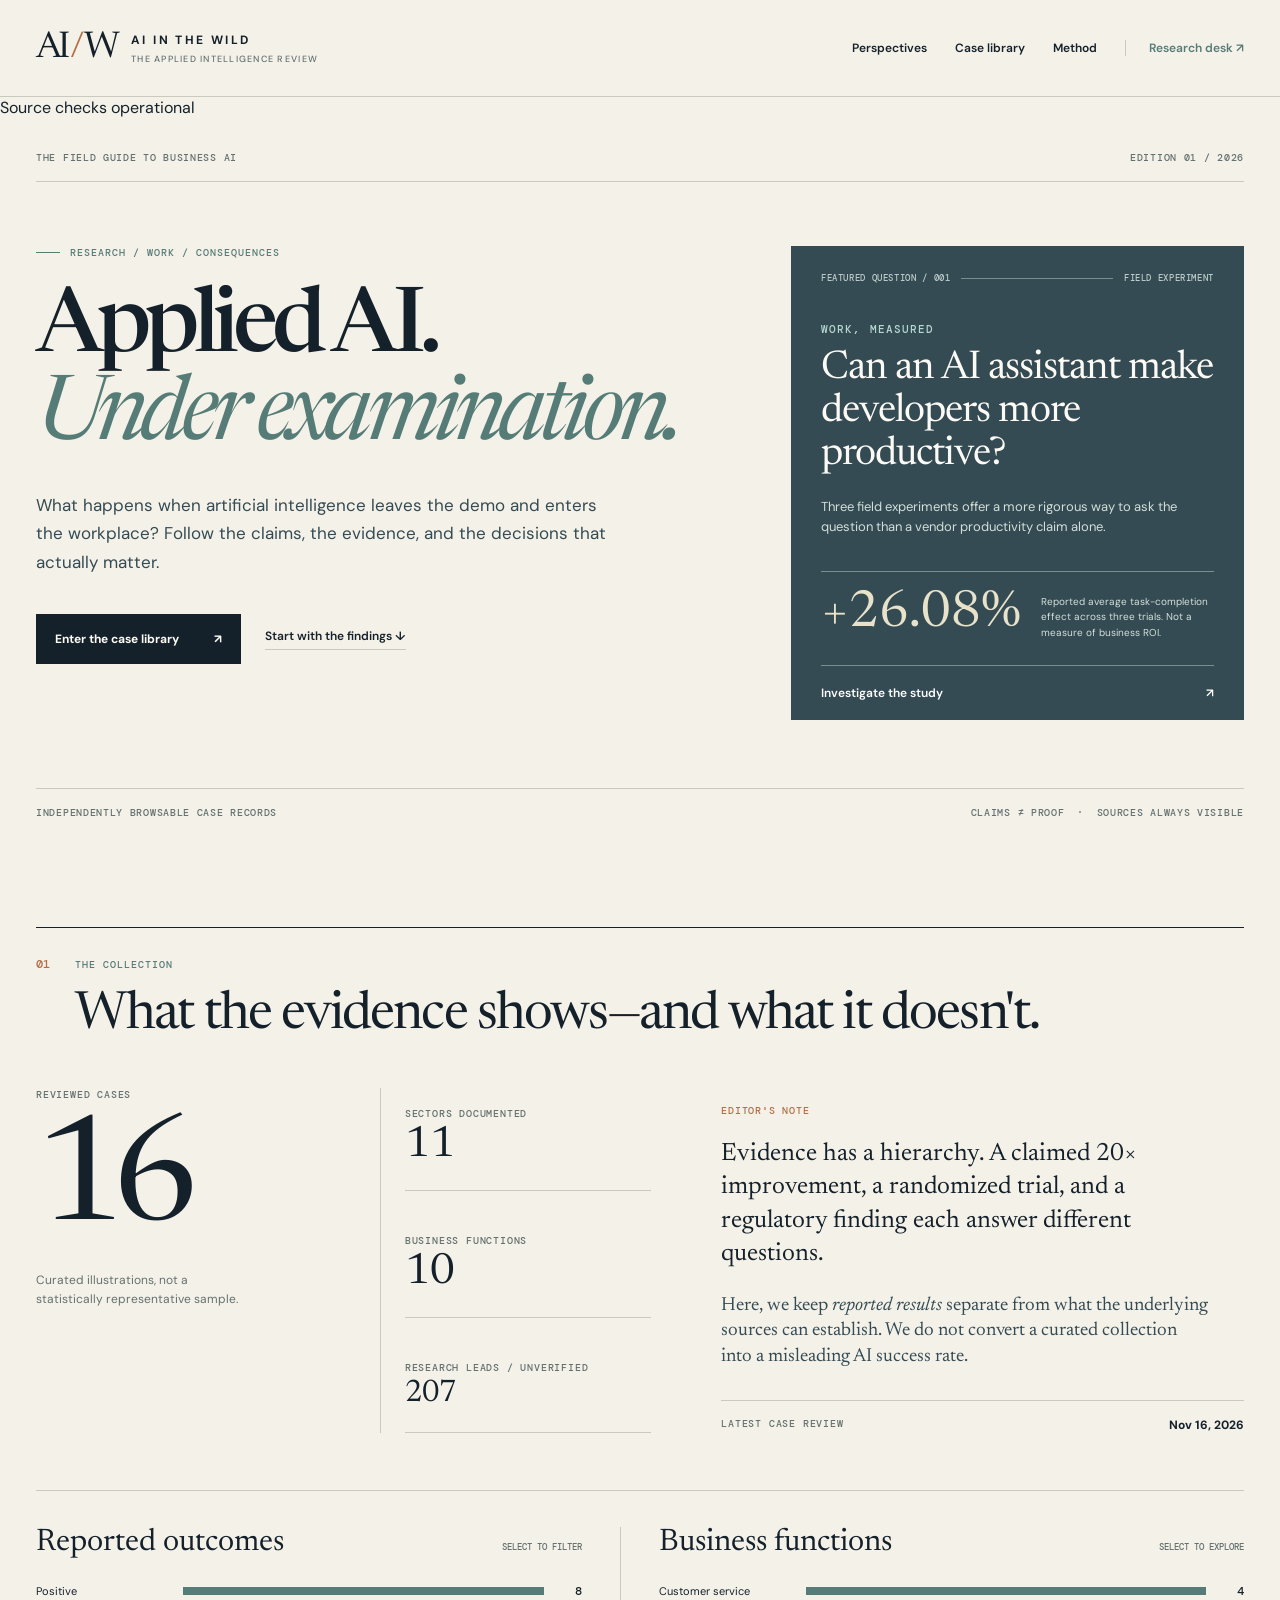
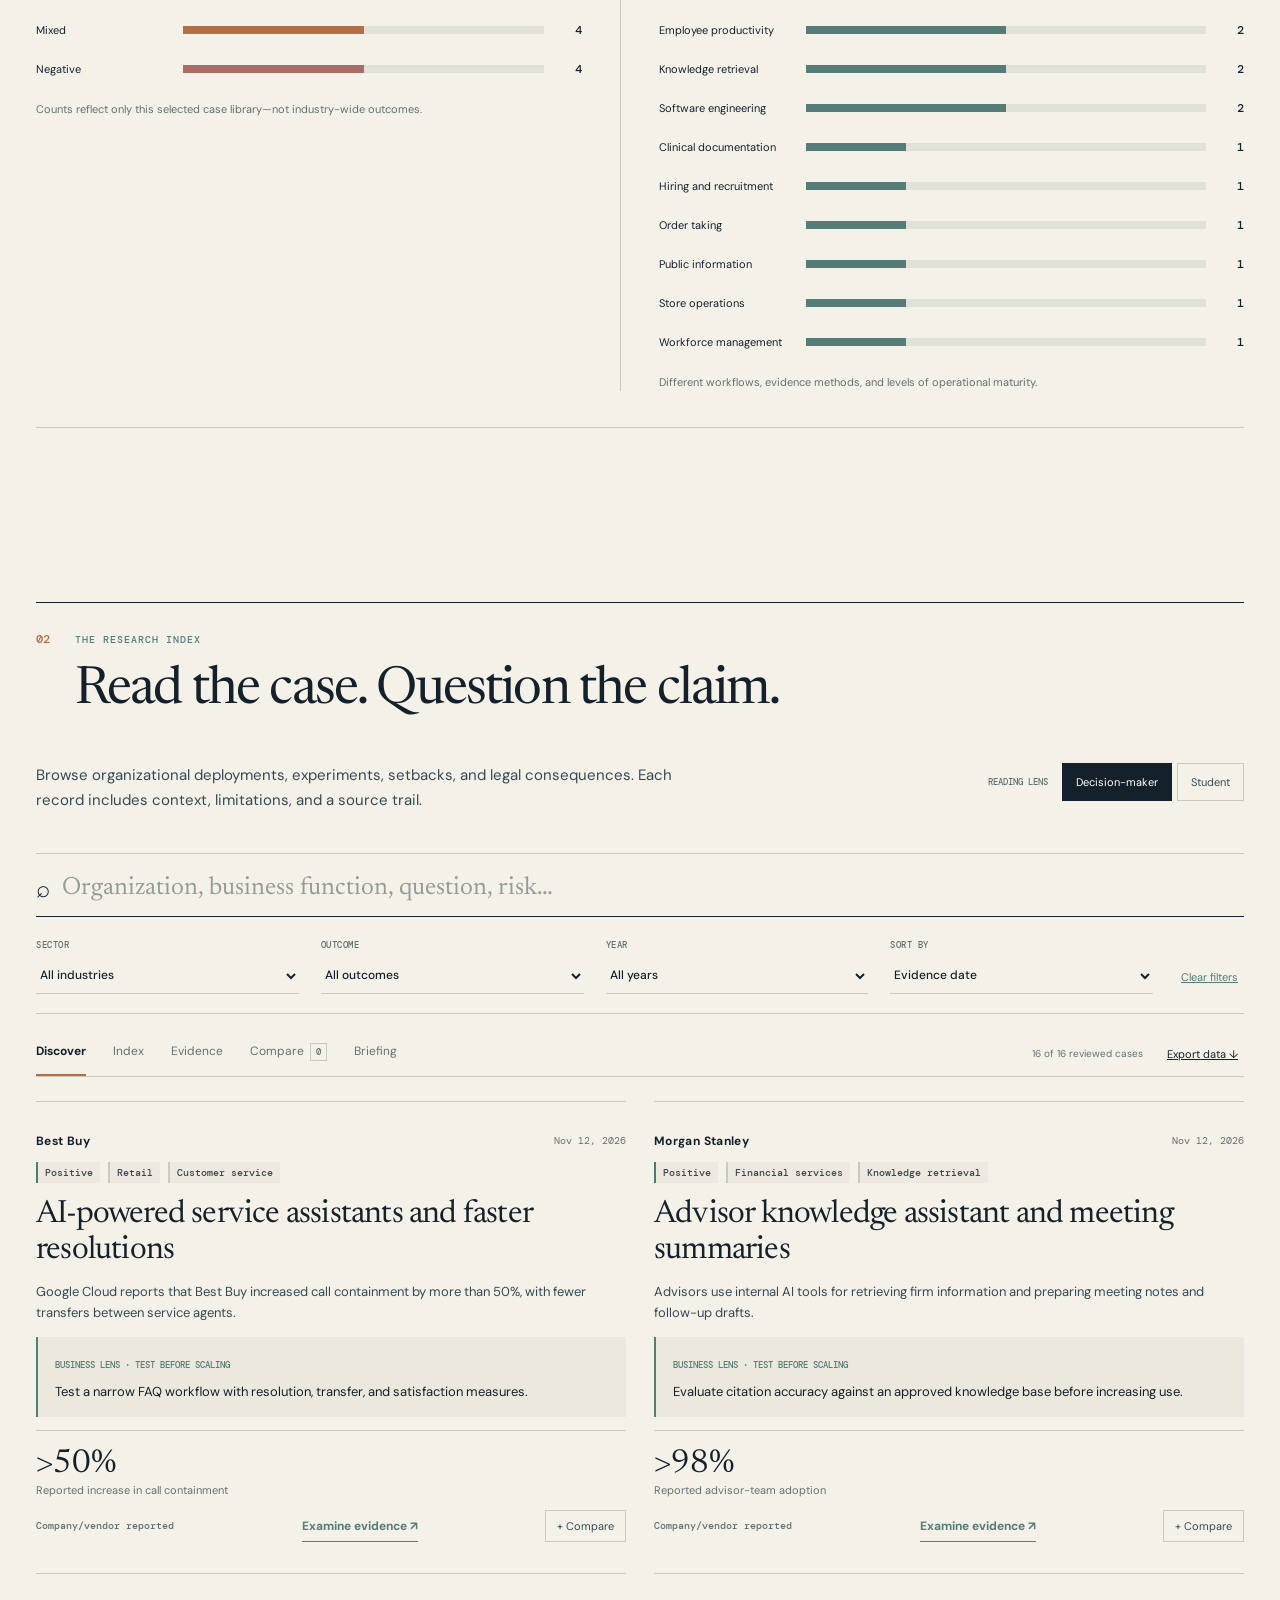
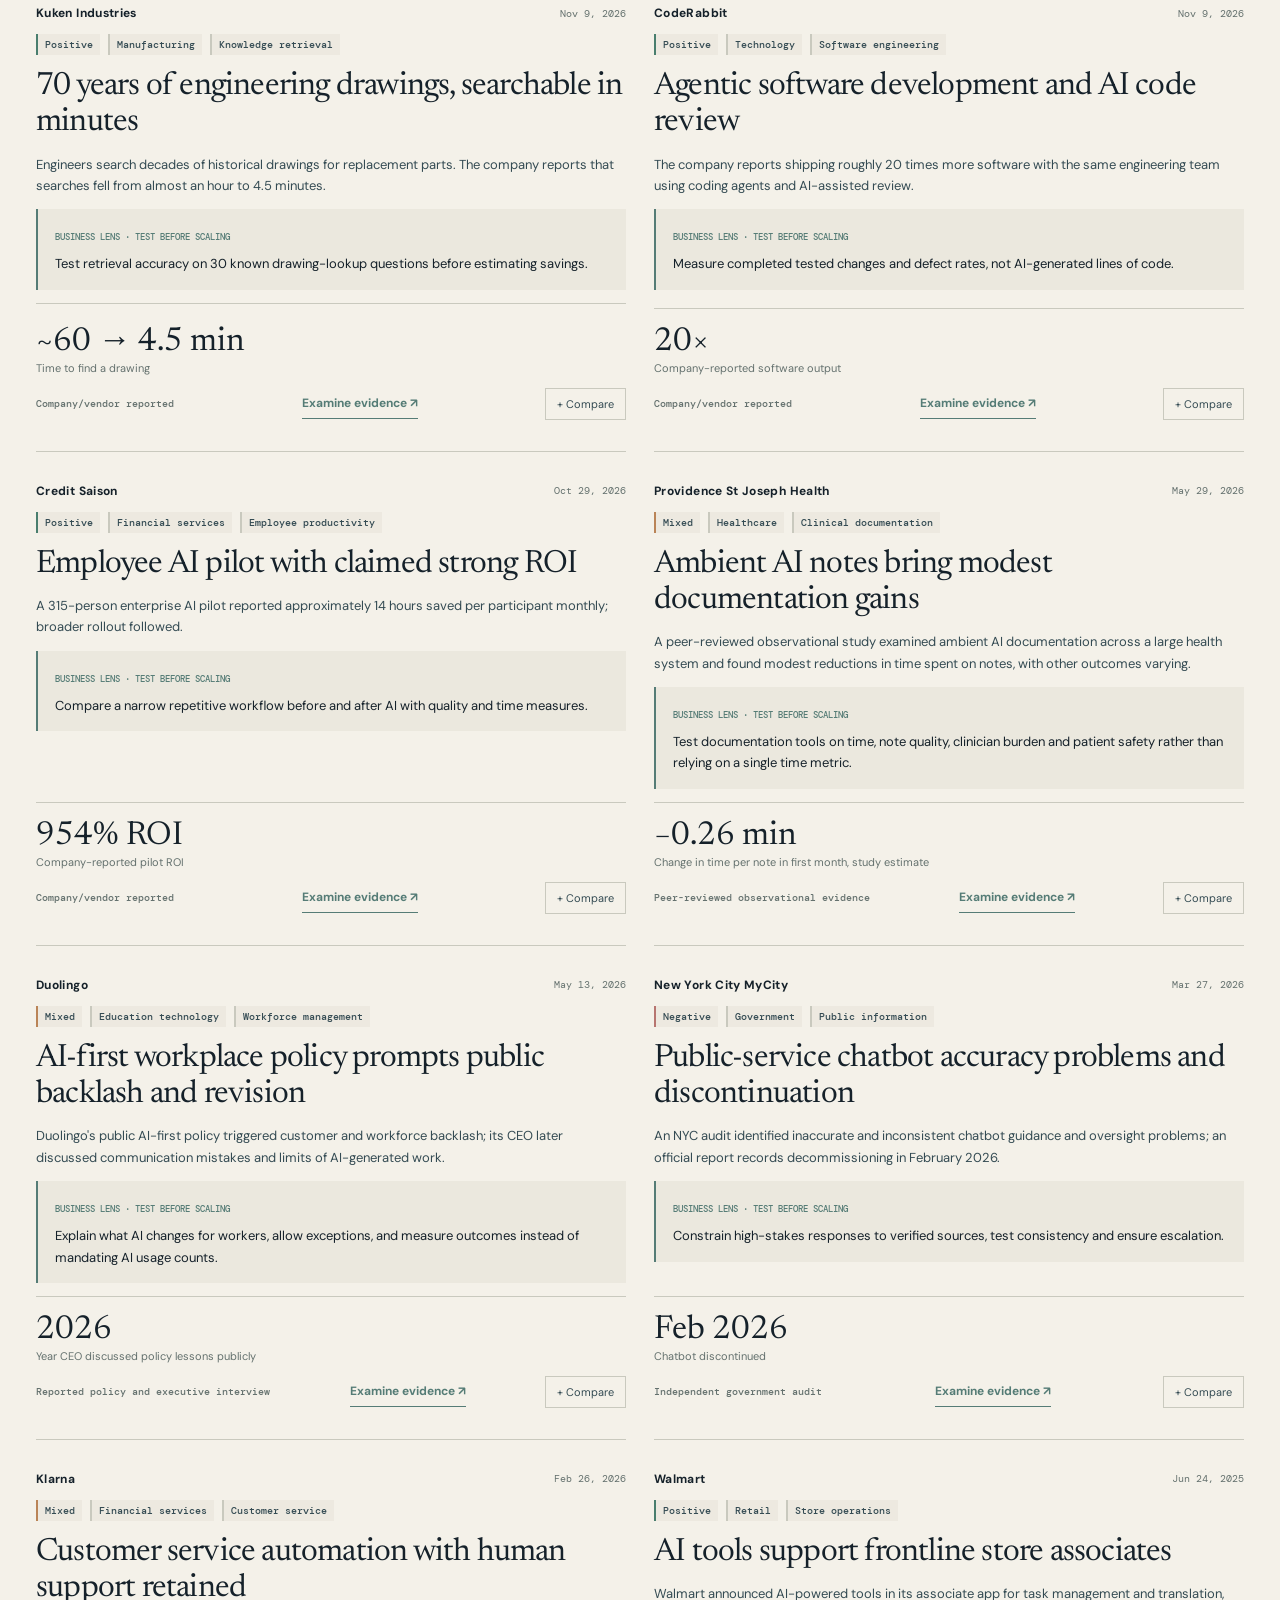
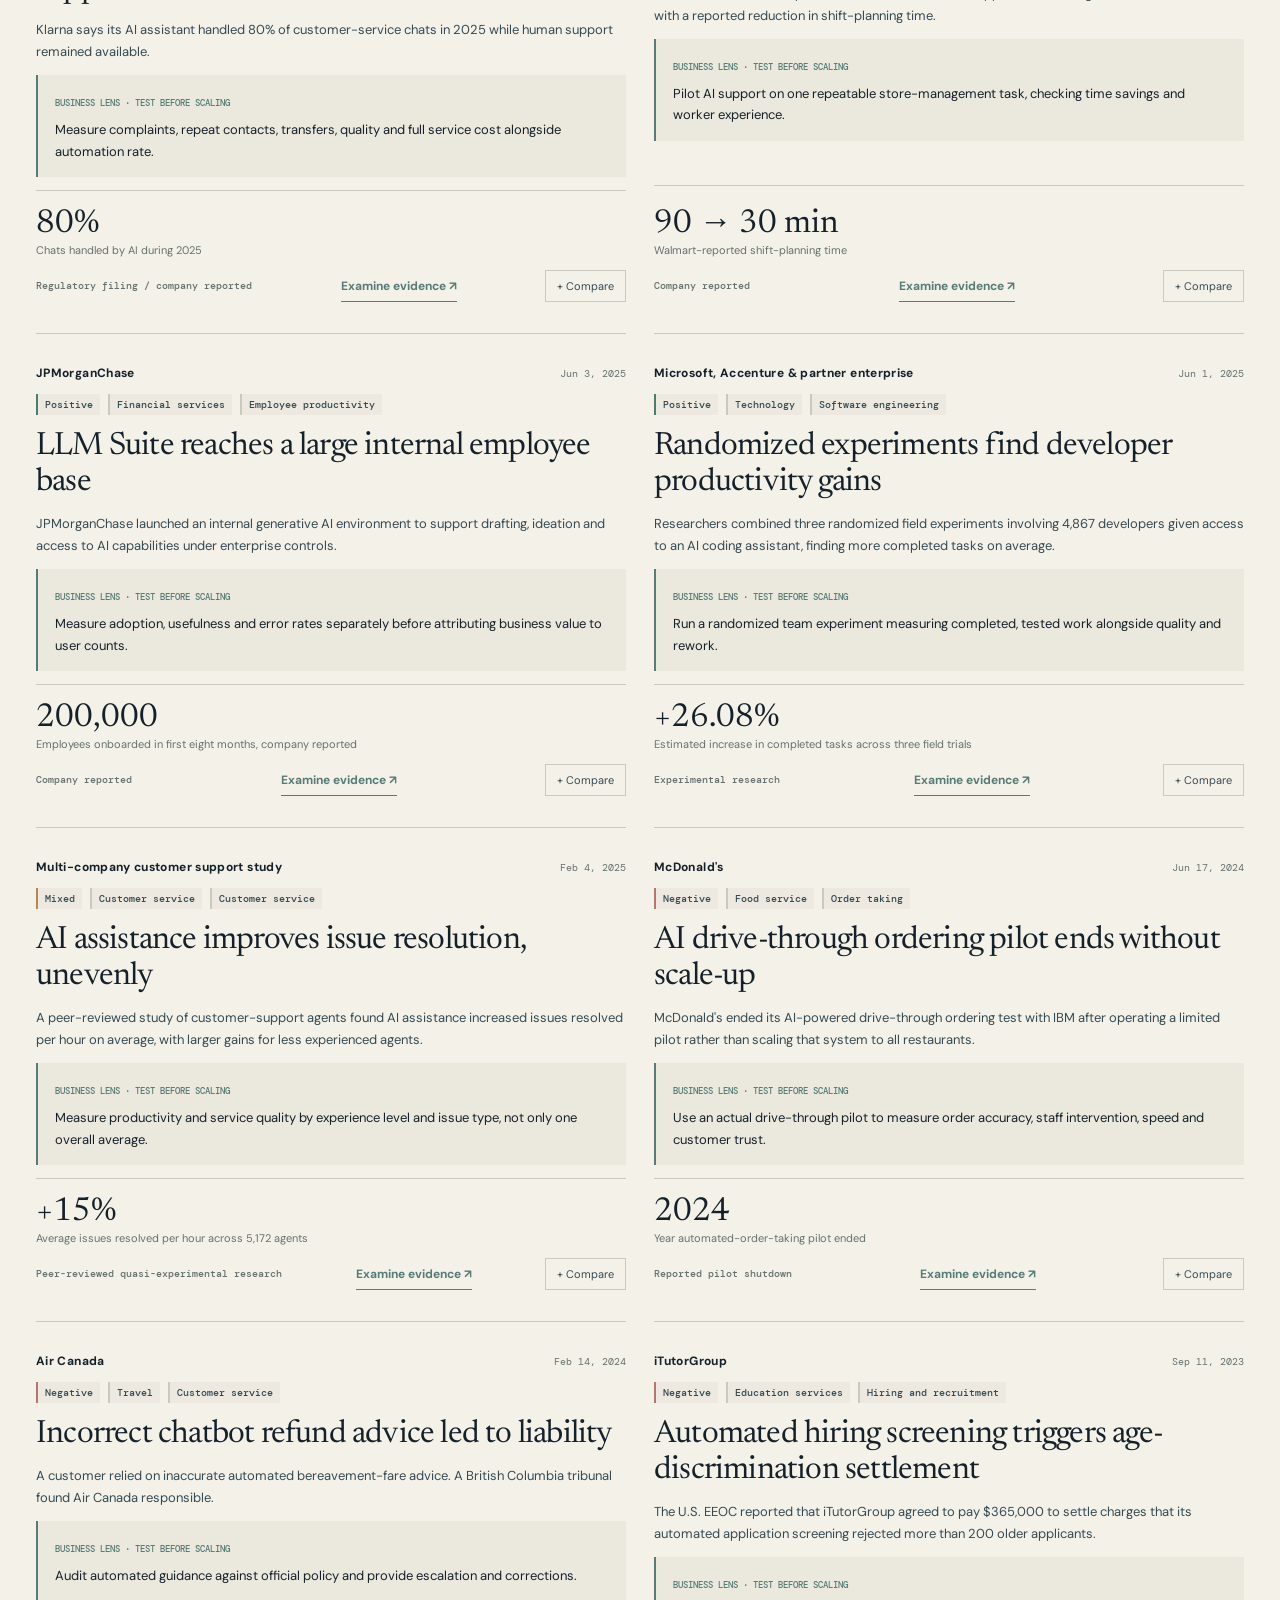
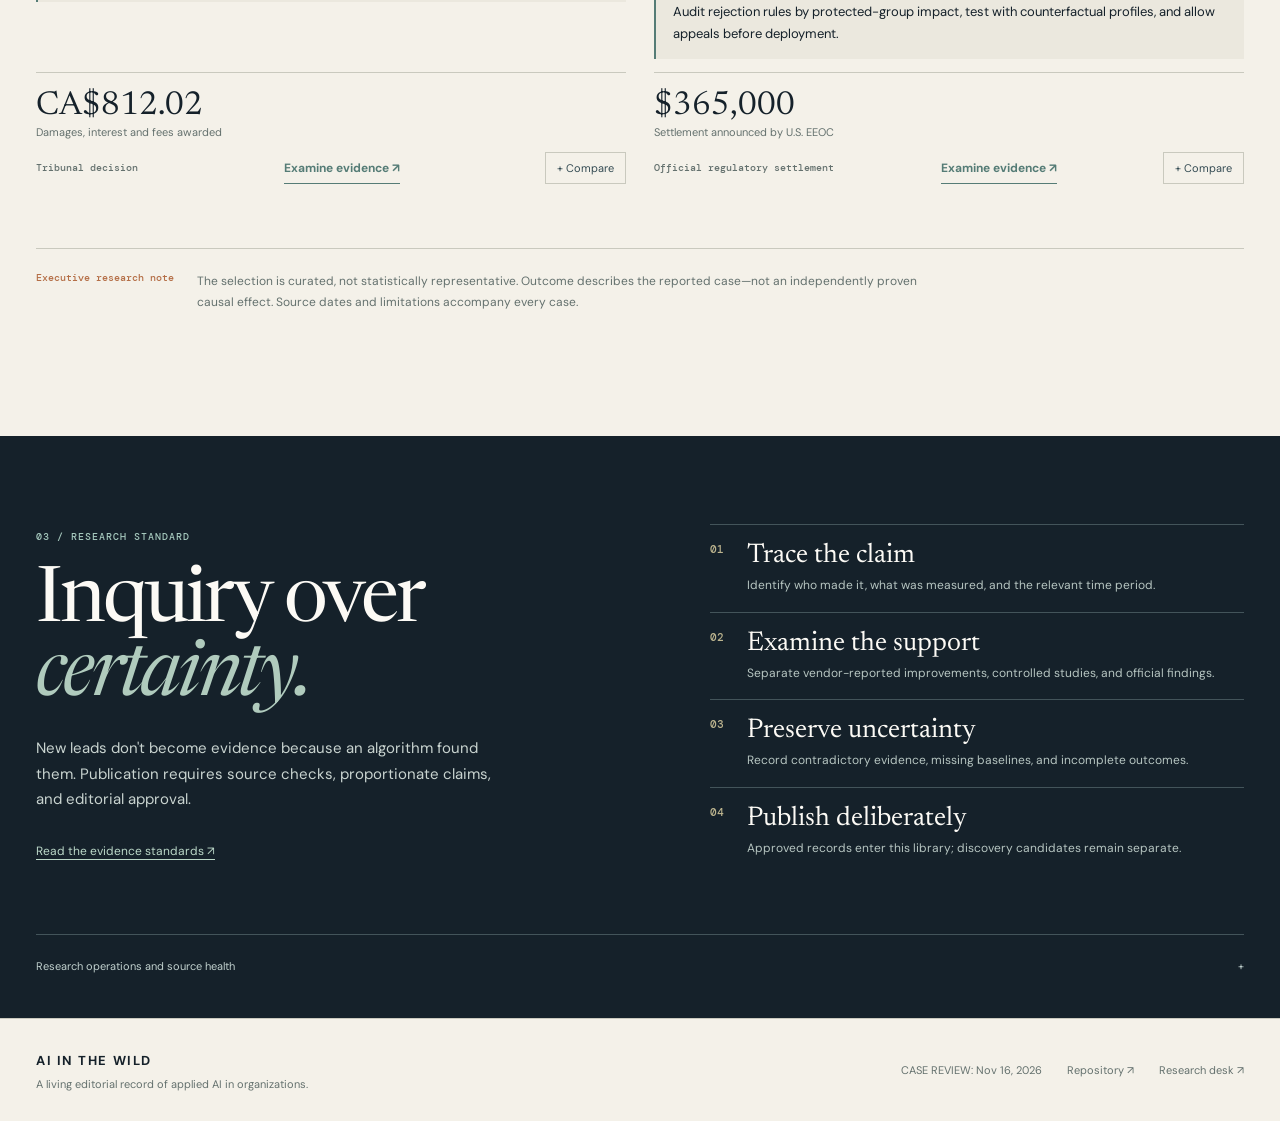
==== commit df0c5b2b: "fix: retain accessible source-health status hook used by dashboard" ====
--- a/index.html
+++ b/index.html
@@ -7,7 +7,7 @@
 <header class="site-header"><div class="shell header-inner"><a class="wordmark" href="./index.html" aria-label="AI in the Wild home"><span class="mark">AI<span class="mark-divider">/</span>W</span><span class="wordmark-name">AI IN THE WILD<small>THE APPLIED INTELLIGENCE REVIEW</small></span></a>
 <nav class="header-nav" aria-label="Primary navigation"><a href="#perspectives">Perspectives</a><a href="#explorer">Case library</a><a href="#method">Method</a><a href="./review.html" class="nav-utility">Research desk ↗</a></nav>
 <button id="menu-button" class="menu-button" type="button" aria-label="Open navigation" aria-expanded="false">Menu <span aria-hidden="true">☰</span></button></div></header>
-<main>
+<span id="source-status" class="visually-hidden" aria-live="polite">Checking source status</span><main>
 <section class="opening shell"><div class="opening-meta"><span>THE FIELD GUIDE TO BUSINESS AI</span><span>EDITION 01 / 2026</span></div>
 <div class="opening-grid"><div class="opening-copy"><p class="kicker"><span class="kicker-line"></span> RESEARCH / WORK / CONSEQUENCES</p>
 <h1>Applied AI.<br><em>Under examination.</em></h1>
--- a/editorial.css
+++ b/editorial.css
@@ -0,0 +1,7 @@
+@import url('https://fonts.googleapis.com/css2?family=DM+Sans:wght@400;500;600;700&family=DM+Mono:wght@400;500&family=Newsreader:opsz,wght@6..72,400;6..72,500;6..72,600&display=swap');
+:root{--paper:#f4f1e9;--ink:#15212a;--slate:#344b53;--sea:#557c76;--copper:#b46e46;--line:#c9c9be;--muted:#64716e;--white:#fcfaf5;font-family:'DM Sans',system-ui,sans-serif;color:var(--ink);background:var(--paper)}
+*{box-sizing:border-box}html{scroll-behavior:smooth}body{margin:0}button,input,select{font:inherit}button{cursor:pointer}a{color:inherit;text-underline-offset:4px}a:hover{color:#286a64}.shell{width:min(1290px,calc(100% - 72px));margin:auto}.skip-link{position:absolute;top:-100px;background:var(--white);padding:12px;z-index:10}.skip-link:focus{top:10px}.site-header{background:var(--paper);border-bottom:1px solid var(--line)}.header-inner{display:flex;align-items:center;justify-content:space-between;min-height:96px;gap:18px}.wordmark{text-decoration:none;display:flex;align-items:center;gap:14px}.mark{font-family:'Newsreader',Georgia,serif;font-size:37px;letter-spacing:-.095em;line-height:1}.mark-divider{color:var(--copper);margin:0 3px}.wordmark-name{font-size:12px;letter-spacing:.2em;font-weight:700}.wordmark-name small{display:block;font-size:9px;font-weight:500;letter-spacing:.14em;margin-top:5px;color:var(--muted)}.header-nav{display:flex;align-items:center;gap:28px}.header-nav a{text-decoration:none;font-size:12px;font-weight:600}.header-nav .nav-utility{color:var(--sea);border-left:1px solid var(--line);padding-left:23px}.menu-button{display:none;background:none;border:1px solid var(--line);padding:10px 13px}.opening{padding-top:33px}.opening-meta,.opening-foot{display:flex;align-items:center;justify-content:space-between;gap:12px;font:500 10px 'DM Mono',monospace;letter-spacing:.07em;color:var(--muted)}.opening-meta{padding-bottom:17px;border-bottom:1px solid var(--line)}.opening-grid{display:grid;grid-template-columns:1.22fr .8fr;gap:5vw;padding:64px 0 68px;align-items:stretch}.kicker,.eyebrow{font:500 10px 'DM Mono',monospace;letter-spacing:.1em}.kicker{display:flex;align-items:center;gap:10px;color:var(--sea)}.kicker-line{width:24px;height:1px;background:var(--sea)}h1,h2,h3,p{margin-top:0}.opening h1{font:500 clamp(64px,7vw,111px)/.98 'Newsreader',Georgia,serif;letter-spacing:-.065em;margin:28px 0}.opening h1 em,.method h2 em{color:var(--sea);font-weight:400}.opening-description{max-width:590px;font-size:17px;line-height:1.7;color:var(--slate)}.opening-actions{display:flex;align-items:center;gap:24px;flex-wrap:wrap;margin-top:37px}.ink-button{display:inline-flex;gap:35px;align-items:center;background:var(--ink);color:var(--white);padding:17px 19px;text-decoration:none;font-size:12px;font-weight:700}.ink-button:hover{color:white;background:#314b4d}.quiet-link{font-size:12px;font-weight:600;text-decoration:none;border-bottom:1px solid var(--line);padding-bottom:5px}.opening-feature{background:var(--slate);color:var(--white);padding:26px 30px 0;display:flex;flex-direction:column;min-height:440px}.feature-top{display:flex;gap:11px;align-items:center;font:500 9px 'DM Mono',monospace;letter-spacing:.07em;color:#bccbc8}.feature-rule{height:1px;flex:1;background:#78908d}.feature-content{flex:1;padding:38px 0 25px}.feature-overline{font:500 11px 'DM Mono',monospace;color:#b6d7cf;letter-spacing:.1em}.feature-content h2{font:400 clamp(30px,3.1vw,47px)/1.08 'Newsreader',Georgia,serif;letter-spacing:-.025em;margin:12px 0 20px}.feature-content>p:not(.feature-overline){color:#d2dfd9;line-height:1.6;font-size:13px;max-width:420px}.feature-number{border-top:1px solid #79918d;margin-top:33px;padding-top:17px;display:flex;gap:20px;align-items:end}.feature-number strong{font:400 51px 'Newsreader',Georgia,serif;color:#e8e2cb;white-space:nowrap}.feature-number span{font-size:10px;line-height:1.55;color:#d3e0d9}.feature-footer{border-top:1px solid #79918d;color:white;text-decoration:none;padding:19px 0;display:flex;justify-content:space-between;font-size:12px;font-weight:600}.opening-foot{border-top:1px solid var(--line);padding:17px 0 24px}.dot-sep{margin:0 6px}.edition,.library{padding-top:84px;padding-bottom:90px}.chapter-head{display:flex;gap:25px;align-items:start;border-top:1px solid var(--ink);padding-top:24px;margin-bottom:42px}.chapter-number{font:500 12px 'DM Mono',monospace;color:var(--copper);padding-top:4px}.chapter-head .eyebrow{color:var(--sea)}.chapter-head h2{font:400 clamp(39px,4.1vw,63px)/1.12 'Newsreader',Georgia,serif;letter-spacing:-.035em;margin:14px 0 0}.edition-grid{display:grid;grid-template-columns:1fr .85fr;gap:70px;padding:0 0 57px}.edition-numbers{display:grid;grid-template-columns:1.4fr 1fr;gap:24px}.big-number{grid-row:span 3;border-right:1px solid var(--line);padding-right:25px;display:flex;flex-direction:column}.big-number>span,.micro-stat span,.edition-review span{font:500 10px 'DM Mono',monospace;letter-spacing:.08em;color:var(--muted)}.big-number strong{font:400 144px/.9 'Newsreader',Georgia,serif;letter-spacing:-.07em;margin:20px 0}.big-number small{max-width:220px;color:var(--muted);line-height:1.6;font-size:12px}.micro-stat{border-bottom:1px solid var(--line);display:flex;flex-direction:column;justify-content:center}.micro-stat strong{font:400 43px 'Newsreader',Georgia,serif;margin:4px 0}.muted-stat strong{font-size:31px}.edition-interpretation{padding:16px 0 0}.insight-label{font:500 10px 'DM Mono',monospace;color:var(--copper);letter-spacing:.08em}.edition-interpretation p{font:400 25px/1.34 'Newsreader',Georgia,serif;max-width:490px;margin:21px 0}.edition-interpretation p+p{font-size:19px;color:var(--slate)}.edition-review{margin-top:31px;border-top:1px solid var(--line);padding-top:16px;display:flex;justify-content:space-between;gap:12px}.edition-review strong{font-size:12px}.distribution{display:grid;grid-template-columns:1fr 1fr;gap:38px;padding:36px 0;border-top:1px solid var(--line);border-bottom:1px solid var(--line)}.distribution-pane:first-child{border-right:1px solid var(--line);padding-right:38px}.distribution-title{display:flex;justify-content:space-between;gap:15px;align-items:baseline;margin-bottom:20px}.distribution-title h3{font:400 31px 'Newsreader',Georgia,serif;margin:0}.distribution-title span{font:500 9px 'DM Mono',monospace;color:var(--muted)}.distribution-pane>p{font-size:11px;line-height:1.5;color:var(--muted);margin:19px 0 0}.bars{display:flex;flex-direction:column;gap:13px}.bar-row{width:100%;display:grid;grid-template-columns:135px 1fr 26px;gap:12px;align-items:center;border:0;background:none;color:var(--ink);padding:5px 0;text-align:left;font-size:11px}.bar-row:hover,.bar-row:focus-visible{color:#176558;outline:1px solid var(--sea);outline-offset:4px}.bar-track{height:8px;background:#e2e1d8;display:block}.bar-fill{height:100%;background:var(--sea);display:block}.outcome-Negative .bar-fill{background:#ad6b65}.outcome-Mixed .bar-fill{background:var(--copper)}.bar-row strong{text-align:right;font:500 12px 'DM Mono',monospace}.library-heading{display:flex;justify-content:space-between;gap:26px;align-items:start}.library-heading>p{max-width:680px;font-size:15px;color:var(--slate);line-height:1.7}.mode{display:flex;align-items:center;gap:5px;white-space:nowrap}.mode>span{font:500 9px 'DM Mono',monospace;color:var(--muted);margin-right:9px}.mode button{border:1px solid var(--line);background:transparent;padding:11px 13px;color:var(--slate);font-size:11px}.mode button.active{background:var(--ink);border-color:var(--ink);color:white}.search-area{margin-top:24px;border-top:1px solid var(--line);border-bottom:1px solid var(--line);padding:19px 0}.search-wrap{display:flex;align-items:center;gap:10px;border-bottom:1px solid var(--ink);padding-bottom:12px}.search-wrap span{font-size:24px}.search-wrap input{border:0;outline:none;background:transparent;color:var(--ink);font:400 25px 'Newsreader',Georgia,serif;flex:1;width:100%}.search-wrap input::placeholder{color:#949c97}.filter-row{display:grid;grid-template-columns:repeat(4,1fr) auto;align-items:end;gap:22px;margin-top:22px}.filter-row label{font:500 9px 'DM Mono',monospace;letter-spacing:.06em;color:var(--muted);display:flex;flex-direction:column;gap:7px}.filter-row select{border:0;border-bottom:1px solid var(--line);background:transparent;color:var(--ink);padding:8px 4px 9px 0;font:500 12px 'DM Sans',sans-serif;min-width:0}.reset-button{border:0;background:none;color:var(--sea);font-size:11px;text-decoration:underline;padding-bottom:10px}.library-toolbar{margin:29px 0 24px;display:flex;justify-content:space-between;align-items:end;border-bottom:1px solid var(--line);gap:15px}.library-tabs{display:flex;gap:27px;overflow-x:auto}.library-tabs button{border:0;border-bottom:2px solid transparent;background:none;font-size:12px;padding:0 0 15px;color:var(--muted);white-space:nowrap}.library-tabs button.active{border-color:var(--copper);color:var(--ink);font-weight:700}.library-tabs button span{font:500 9px 'DM Mono',monospace;border:1px solid var(--line);padding:2px 5px;margin-left:3px}.toolbar-right{display:flex;gap:18px;align-items:center;padding-bottom:14px;white-space:nowrap}.toolbar-right #count{font-size:10px;color:var(--muted)}.export-button{border:0;background:none;color:var(--ink);font-size:11px;text-decoration:underline}.cases{display:grid;grid-template-columns:repeat(2,minmax(0,1fr));gap:0 28px}.case{padding:31px 0;border-top:1px solid var(--line);display:flex;flex-direction:column;gap:13px;min-width:0}.case-head,.case-bottom{display:flex;justify-content:space-between;align-items:center;gap:15px}.company{font-weight:700;letter-spacing:.03em;font-size:12px}.case-date{font:400 10px 'DM Mono',monospace;color:var(--muted)}.pills{display:flex;gap:8px;flex-wrap:wrap}.pill{font:500 10px 'DM Mono',monospace;color:var(--slate);border-left:2px solid var(--line);padding:4px 7px;background:#ede9e0}.pill.Positive{border-color:#497e6e}.pill.Mixed{border-color:#ba8457}.pill.Negative{border-color:#b77570}.case h3{font:400 32px/1.13 'Newsreader',Georgia,serif;margin:0;letter-spacing:-.025em}.case p{font-size:13px;line-height:1.65;color:var(--slate);margin:0}.audience-spotlight{padding:15px 17px;background:#ebe8de;border-left:2px solid var(--sea)}.audience-spotlight .caps{font:500 9px 'DM Mono',monospace;color:var(--sea)}.audience-spotlight p{margin-top:8px;color:var(--ink)}.metric-panel{margin-top:auto;padding-top:17px;border-top:1px solid var(--line)}.metric{font:400 33px 'Newsreader',Georgia,serif}.metric-label{font-size:11px;color:var(--muted);margin-top:2px}.source-type{font:500 10px 'DM Mono',monospace;color:var(--muted);max-width:63%;line-height:1.55}.case-btn{background:transparent;border:0;border-bottom:1px solid var(--sea);color:var(--sea);font-size:12px;font-weight:700;padding:7px 0}.details{border-top:1px solid var(--ink);padding-top:20px;margin-top:8px;display:none}.details.open{display:block}.detailbox{margin-bottom:17px}.detailbox strong{display:block;color:var(--copper);font:500 10px 'DM Mono',monospace;text-transform:uppercase;letter-spacing:.05em;margin-bottom:7px}.detailbox p{color:var(--ink)}.source-links{display:flex;gap:14px;flex-wrap:wrap}.source-links a,.ledger-card a,.story a{font-size:12px;color:#285f58}.review-line{font:400 10px/1.7 'DM Mono',monospace;color:var(--muted);margin-top:13px}.compare-button{align-self:start;background:none;border:1px solid var(--line);color:var(--slate);font-size:11px;padding:8px 11px}.compare-button[aria-pressed=true]{border-color:var(--sea);background:#d7e6da;color:#164c41}.table-frame{overflow-x:auto;border-top:1px solid var(--ink)}.comparison{width:100%;border-collapse:collapse;font-size:12px}.comparison th,.comparison td{border-bottom:1px solid var(--line);text-align:left;padding:17px 14px 17px 0;vertical-align:top;min-width:115px}.comparison th{font:500 10px 'DM Mono',monospace;color:var(--muted);letter-spacing:.03em}.comparison td{line-height:1.6}.comparison td a{color:var(--sea)}.ledger-card,.story{padding:28px 0;border-top:1px solid var(--line)}.ledger-card h3,.story h3{font:400 30px 'Newsreader',Georgia,serif;margin:9px 0}.ledger-card p,.story p{font-size:13px;line-height:1.65;color:var(--slate)}.caps,.story span{font:500 10px 'DM Mono',monospace;color:var(--copper)}.story-grid{display:grid;grid-template-columns:1fr 1fr;gap:0 30px}.story-chapter{grid-column:1/-1;border-top:2px solid var(--ink);margin:18px 0;padding:24px 0 8px}.story-chapter h3{font:400 40px 'Newsreader',Georgia,serif;margin:0 0 8px}.story-chapter p{max-width:720px}.compare-empty{padding:60px 25px;text-align:center;border:1px solid var(--line)}.compare-empty h3{font:400 35px 'Newsreader',Georgia,serif}.compare-grid{display:grid;grid-template-columns:repeat(3,minmax(0,1fr));gap:1px;background:var(--line);border:1px solid var(--line)}.compare-col{background:var(--paper);padding:23px;min-width:0}.compare-col h3{font:400 27px 'Newsreader',Georgia,serif}.compare-col dt{font:500 10px 'DM Mono',monospace;color:var(--copper);margin:19px 0 6px}.compare-col dd{margin:0;font-size:12px;line-height:1.6;overflow-wrap:anywhere}.compare-col a{color:var(--sea)}.empty{padding:45px;text-align:center}.empty button{border:0;background:none;color:var(--sea);text-decoration:underline}.bottom-context{margin:33px 0 0;padding:22px 0;border-top:1px solid var(--line);display:flex;gap:23px}.bottom-context span{font:500 10px 'DM Mono',monospace;white-space:nowrap;color:var(--copper)}.bottom-context p{font-size:12px;color:var(--muted);max-width:750px;line-height:1.7}.method{background:var(--ink);color:var(--white);padding:88px 0 45px}.method-grid{display:grid;grid-template-columns:1fr 1fr;gap:11vw}.eyebrow.light{color:#a5c8bd}.method h2{font:400 clamp(54px,6vw,90px)/.96 'Newsreader',Georgia,serif;letter-spacing:-.04em;margin:22px 0}.method h2 em{color:#b0cbbd}.method-grid>div>p{font-size:15px;line-height:1.7;color:#c9d4d0;max-width:480px}.method-link{display:inline-block;margin-top:15px;color:#bbd8c8;font-size:12px}.method-item{display:flex;gap:23px;padding:17px 0;border-top:1px solid #43545a}.method-item>span{font:500 11px 'DM Mono',monospace;color:#bdb58f}.method-item h3{font:400 27px 'Newsreader',Georgia,serif;margin:0 0 7px}.method-item p{font-size:12px;line-height:1.55;color:#b6c5c1;margin:0}.research-status{border-top:1px solid #43545a;margin-top:60px;padding-top:24px}.research-status summary{font-size:11px;cursor:pointer;color:#c1d1ce;display:flex;justify-content:space-between;list-style:none}.research-status .pipeline{display:grid;grid-template-columns:repeat(5,1fr);gap:20px;padding:25px 0}.pipeline span{font:500 9px 'DM Mono',monospace;color:#a9b9b4}.pipeline strong{display:block;font-size:12px;line-height:1.5;margin-top:10px;overflow-wrap:anywhere}.research-status>p{font-size:11px;color:#9dacaa}.site-footer{background:var(--paper);border-top:1px solid var(--line);padding:30px 0}.footer-inner,.footer-inner>div:last-child{display:flex;align-items:center;justify-content:space-between;gap:25px;flex-wrap:wrap}.footer-name{font-size:13px;font-weight:700;letter-spacing:.12em}.site-footer p,.site-footer a,.site-footer span:not(.footer-name){font-size:11px;color:var(--muted)}.site-footer p{margin:7px 0 0}.site-footer a{text-decoration:none}.error,#load-error{padding:16px;background:#f6dbd9;color:#842d27}.skip-link:focus-visible,a:focus-visible,button:focus-visible,input:focus-visible,select:focus-visible{outline:2px solid var(--copper);outline-offset:3px}
+@media(max-width:1050px){.opening-grid{grid-template-columns:1fr .85fr;gap:30px}.opening h1{font-size:clamp(57px,7vw,82px)}.edition-grid{gap:35px}.filter-row{gap:10px}.toolbar-right{flex-direction:column;align-items:flex-end}.opening-feature{padding:22px}.feature-number{flex-direction:column;align-items:start;gap:4px}.bar-row{grid-template-columns:100px 1fr 25px}}
+@media(max-width:760px){.shell{width:calc(100% - 34px)}.header-inner{min-height:77px}.header-nav{display:none;position:absolute;top:76px;left:0;right:0;background:var(--paper);padding:22px 17px;border-bottom:1px solid var(--line);z-index:6;flex-direction:column;align-items:start}.header-nav.open{display:flex}.header-nav .nav-utility{padding-left:0;border:0}.menu-button{display:block}.opening-grid,.edition-grid,.distribution,.cases,.story-grid,.method-grid{grid-template-columns:1fr}.opening-grid{padding:44px 0 37px}.opening h1{font-size:clamp(56px,13vw,79px)}.opening-feature{min-height:0}.feature-content{padding:20px 0}.feature-content h2{font-size:35px}.feature-number{flex-direction:row;align-items:end}.opening-foot{font-size:9px}.opening-foot span:last-child{display:none}.edition,.library{padding-top:62px;padding-bottom:65px}.chapter-head{margin-bottom:26px}.chapter-head h2{font-size:42px}.edition-numbers{grid-template-columns:1fr 1fr;gap:15px}.big-number{padding-right:10px}.big-number strong{font-size:101px}.edition-interpretation p{font-size:22px}.distribution-pane:first-child{border-right:0;border-bottom:1px solid var(--line);padding-right:0;padding-bottom:25px}.distribution{gap:25px}.library-heading{flex-direction:column}.mode{flex-wrap:wrap}.filter-row{grid-template-columns:1fr 1fr;gap:17px}.filter-row .reset-button{justify-self:start}.library-toolbar{flex-direction:column;align-items:stretch}.library-tabs{gap:20px}.toolbar-right{flex-direction:row;align-self:stretch;justify-content:space-between}.case h3{font-size:33px}.cases{gap:0}.compare-grid{grid-template-columns:1fr}.method{padding-top:66px}.method-grid{gap:43px}.research-status .pipeline{grid-template-columns:1fr 1fr}.bottom-context{display:block}.bottom-context p{margin-top:9px}.feature-number strong{font-size:45px}}
+@media(prefers-reduced-motion:reduce){html{scroll-behavior:auto}}
+@media print{.site-header,.search-area,.library-toolbar,.research-status,.menu-button,.opening-actions{display:none}.method{background:white;color:black}.case,.story,.ledger-card{break-inside:avoid}.opening-grid{display:block}.opening-feature{display:none}}
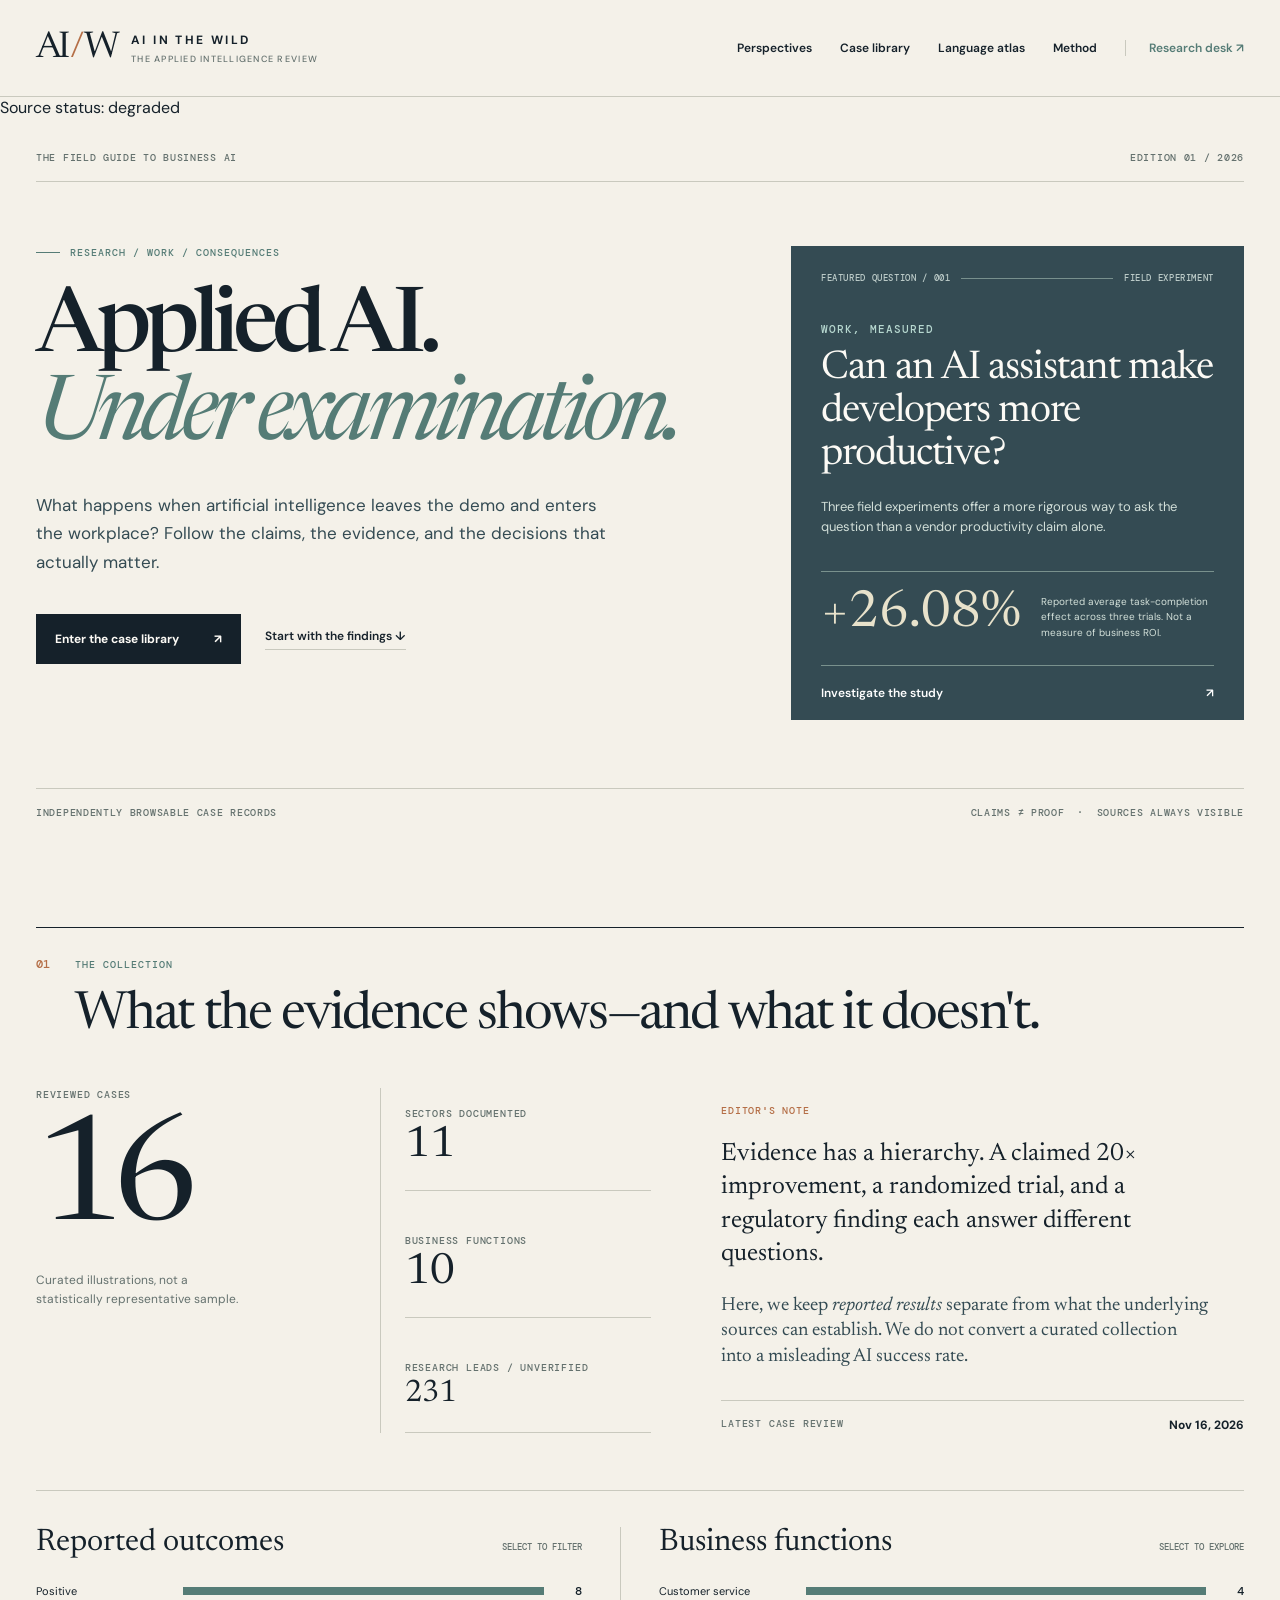
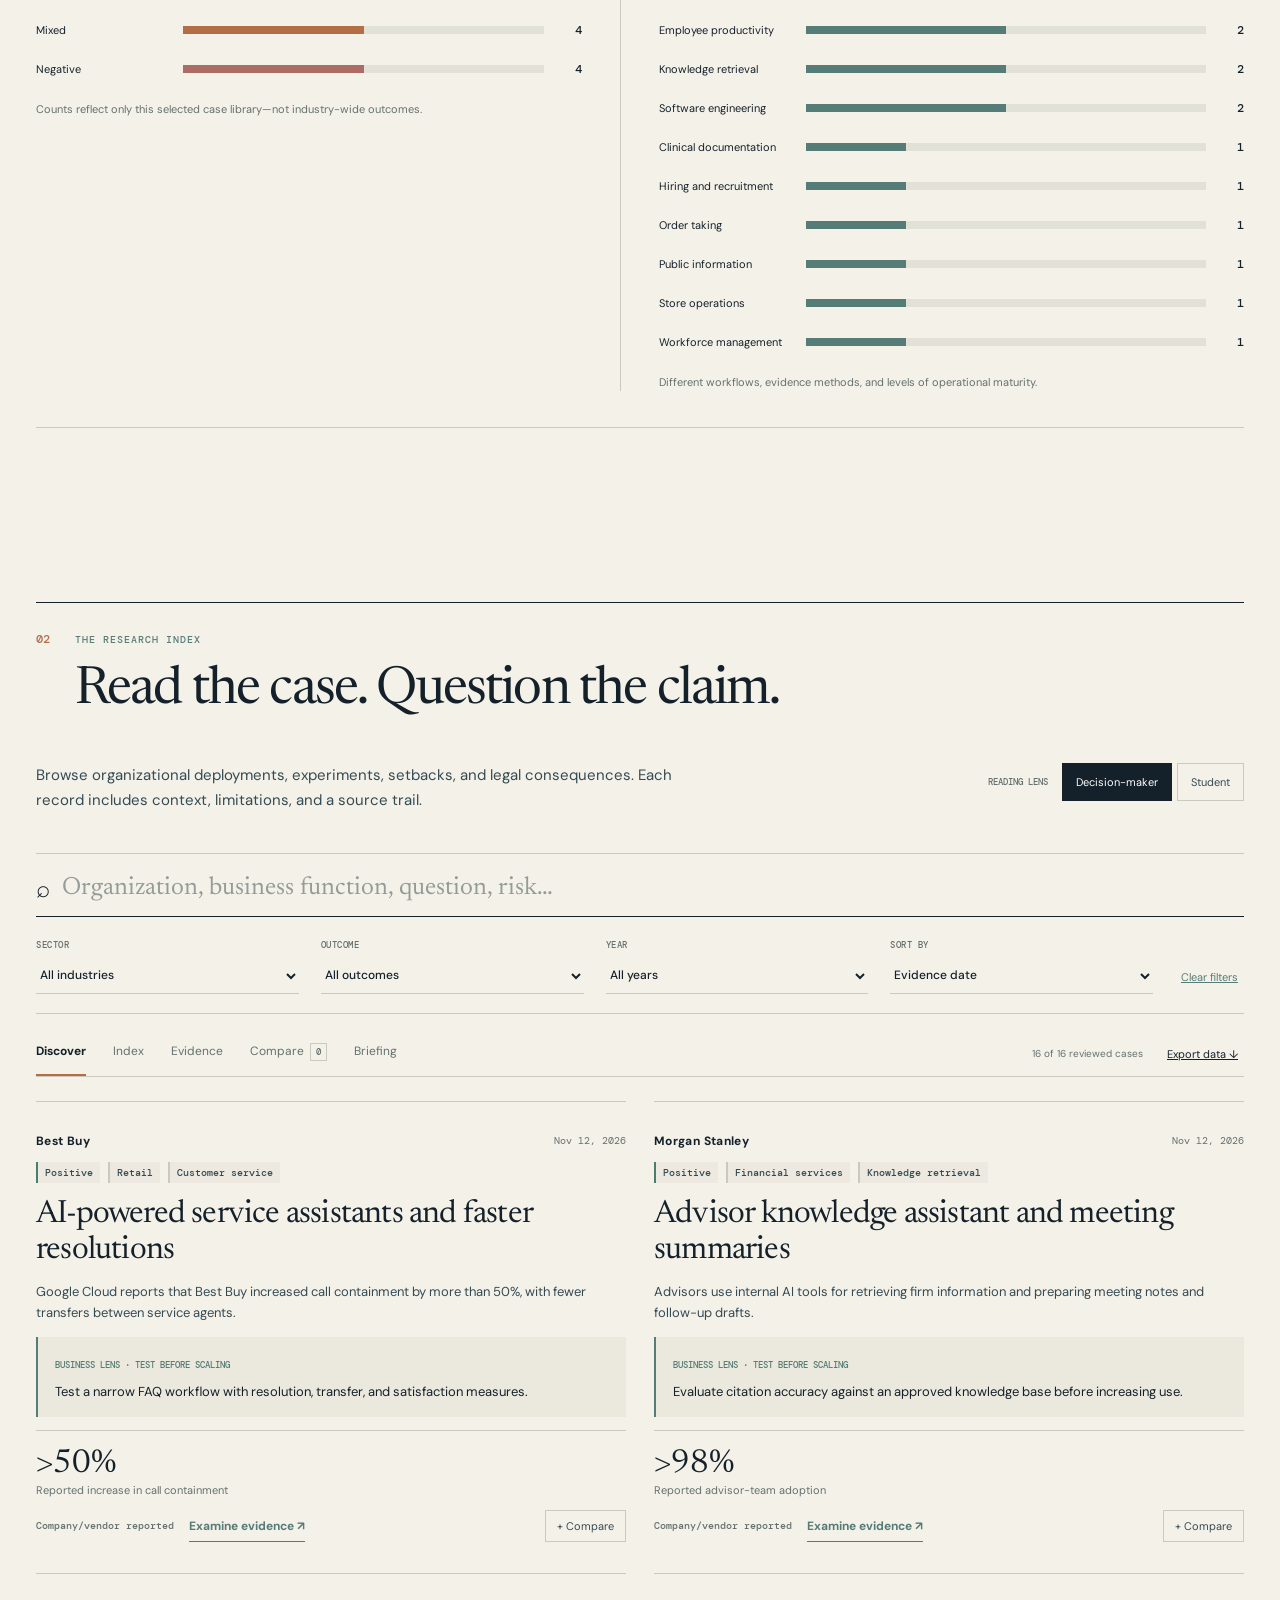
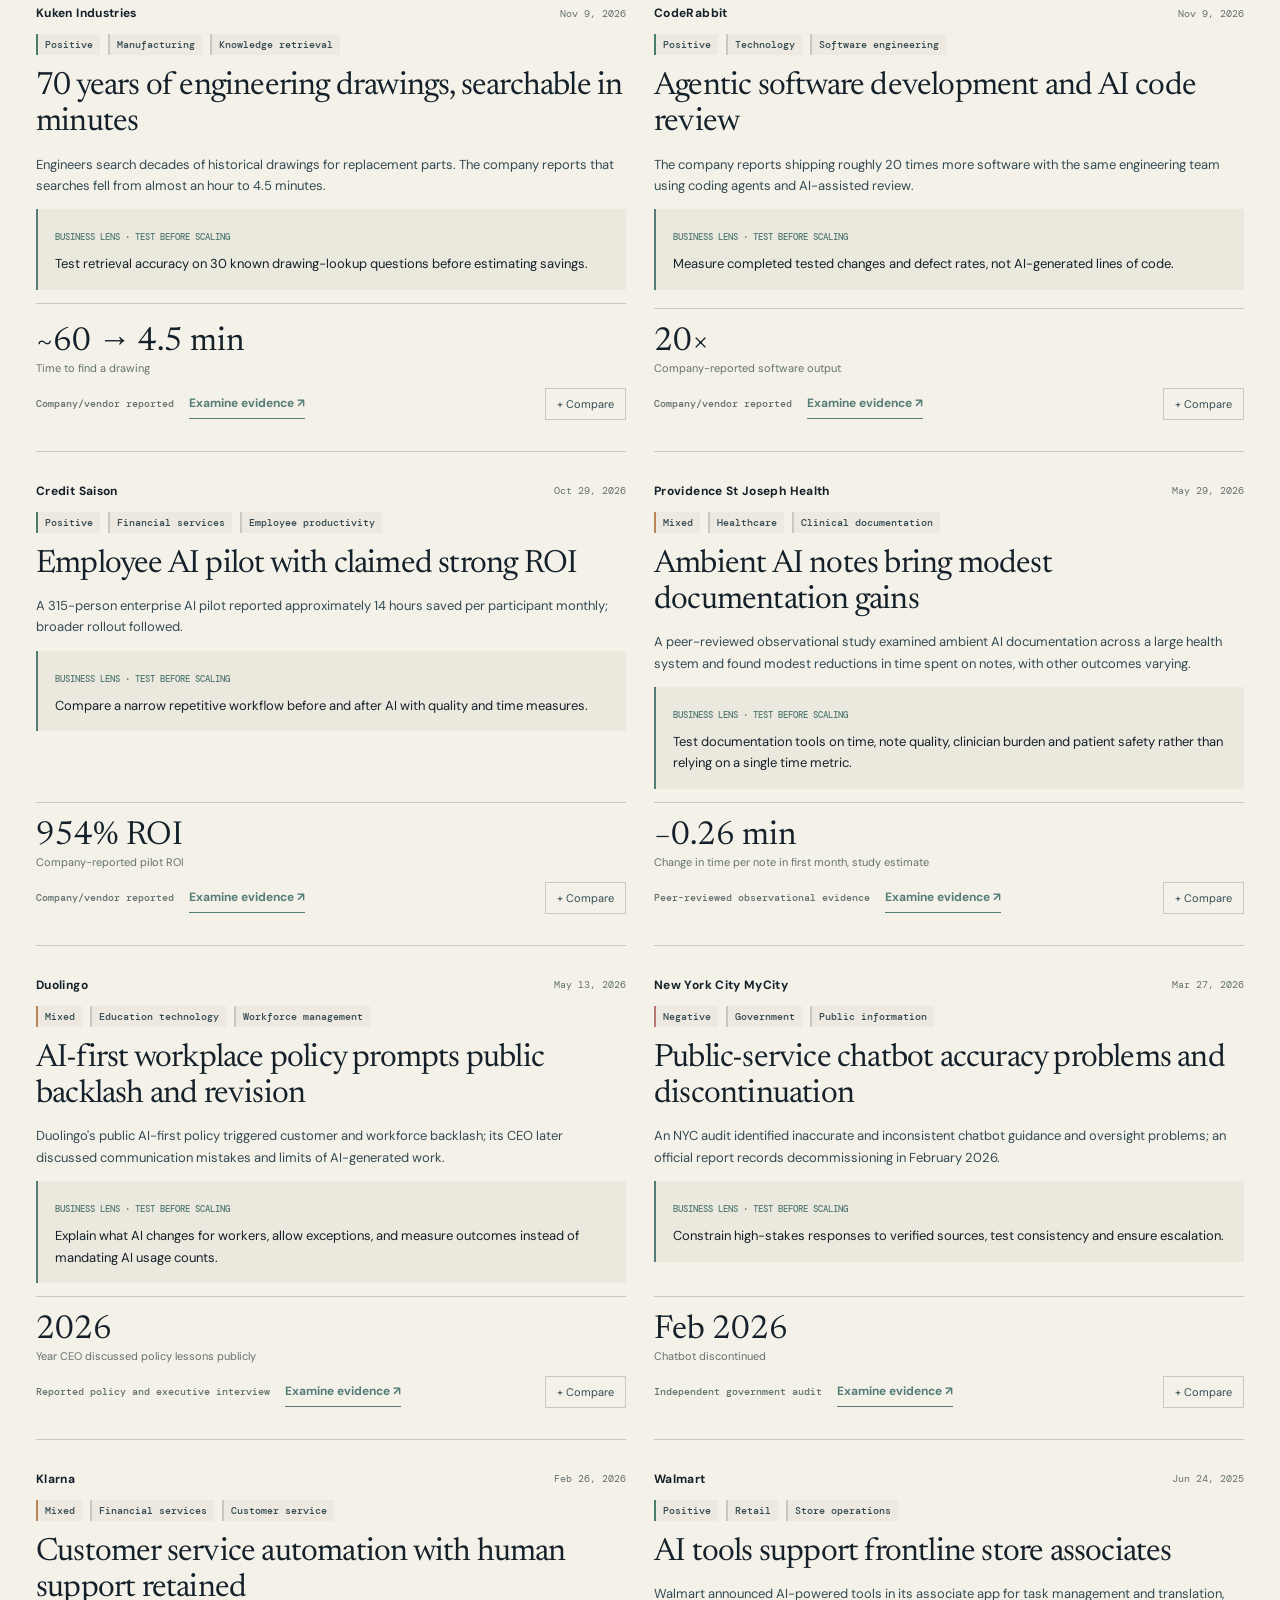
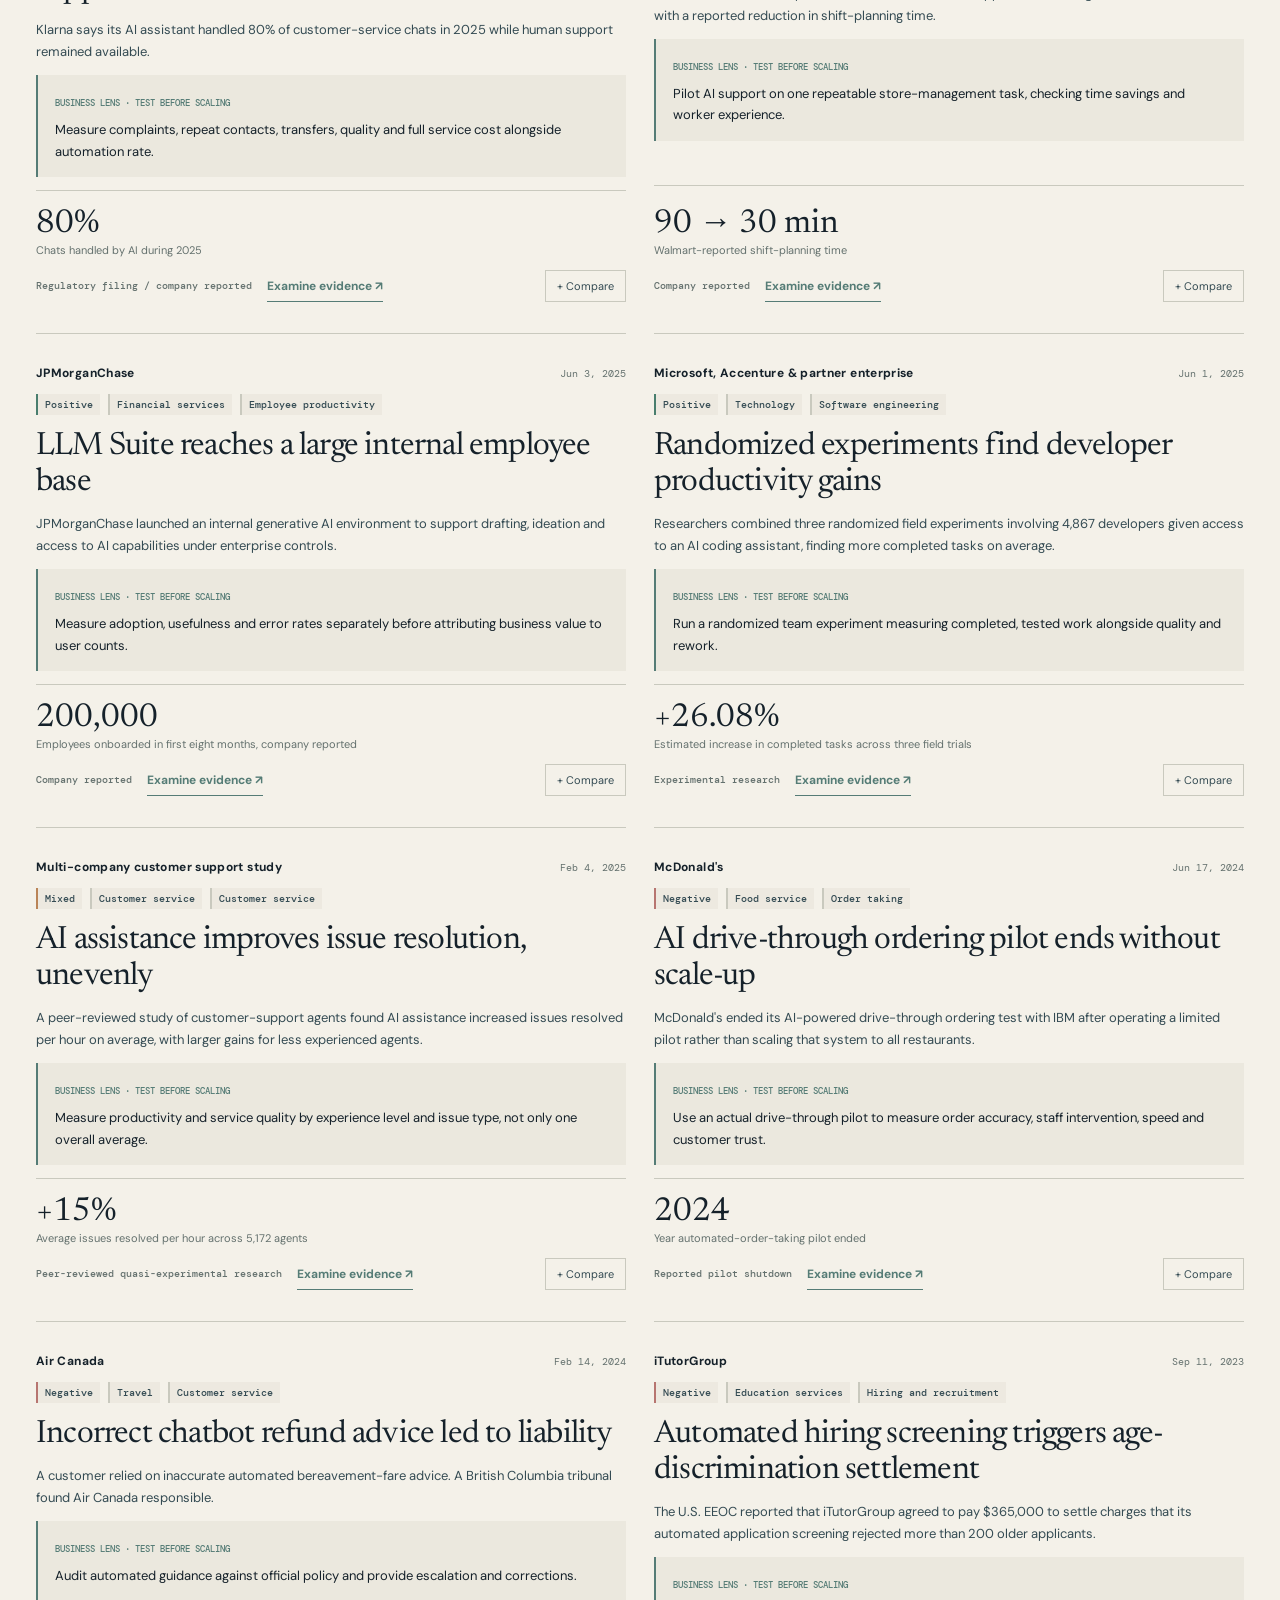
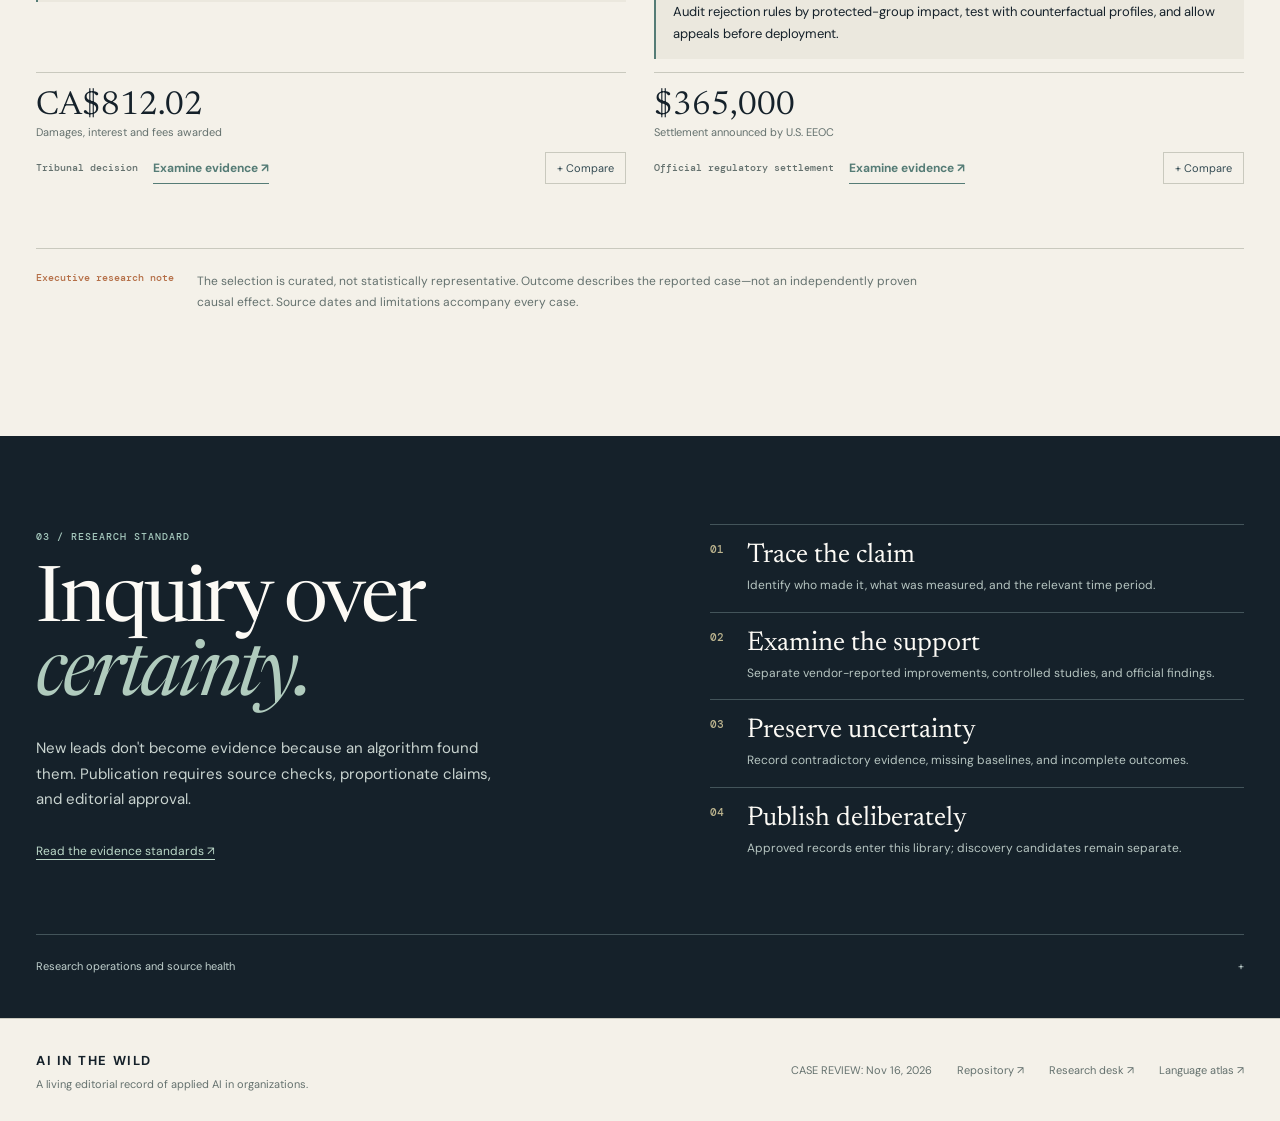
==== commit 9d384b8f: "navigation: add Language Atlas to the research publication" ====
--- a/index.html
+++ b/index.html
@@ -5,7 +5,7 @@
 <link rel="stylesheet" href="./editorial.css"></head>
 <body><a class="skip-link" href="#explorer">Skip to research collection</a>
 <header class="site-header"><div class="shell header-inner"><a class="wordmark" href="./index.html" aria-label="AI in the Wild home"><span class="mark">AI<span class="mark-divider">/</span>W</span><span class="wordmark-name">AI IN THE WILD<small>THE APPLIED INTELLIGENCE REVIEW</small></span></a>
-<nav class="header-nav" aria-label="Primary navigation"><a href="#perspectives">Perspectives</a><a href="#explorer">Case library</a><a href="#method">Method</a><a href="./review.html" class="nav-utility">Research desk ↗</a></nav>
+<nav class="header-nav" aria-label="Primary navigation"><a href="#perspectives">Perspectives</a><a href="#explorer">Case library</a><a href="./language.html">Language atlas</a><a href="#method">Method</a><a href="./review.html" class="nav-utility">Research desk ↗</a></nav>
 <button id="menu-button" class="menu-button" type="button" aria-label="Open navigation" aria-expanded="false">Menu <span aria-hidden="true">☰</span></button></div></header>
 <span id="source-status" class="visually-hidden" aria-live="polite">Checking source status</span><main>
 <section class="opening shell"><div class="opening-meta"><span>THE FIELD GUIDE TO BUSINESS AI</span><span>EDITION 01 / 2026</span></div>
@@ -38,5 +38,5 @@
 <section id="method" class="method"><div class="shell method-grid"><div><span class="eyebrow light">03 / RESEARCH STANDARD</span><h2>Inquiry over<br><em>certainty.</em></h2><p>New leads don't become evidence because an algorithm found them. Publication requires source checks, proportionate claims, and editorial approval.</p><a href="https://github.com/brandinealnku/ai-in-the-wild/blob/main/docs/EVIDENCE-REVIEW.md" target="_blank" rel="noopener noreferrer" class="method-link">Read the evidence standards ↗</a></div>
 <div class="method-right"><div class="method-item"><span>01</span><div><h3>Trace the claim</h3><p>Identify who made it, what was measured, and the relevant time period.</p></div></div><div class="method-item"><span>02</span><div><h3>Examine the support</h3><p>Separate vendor-reported improvements, controlled studies, and official findings.</p></div></div><div class="method-item"><span>03</span><div><h3>Preserve uncertainty</h3><p>Record contradictory evidence, missing baselines, and incomplete outcomes.</p></div></div><div class="method-item"><span>04</span><div><h3>Publish deliberately</h3><p>Approved records enter this library; discovery candidates remain separate.</p></div></div></div></div>
 <details class="research-status shell"><summary>Research operations and source health <span>+</span></summary><div class="pipeline"><div><span>DISCOVERY STATUS</span><strong id="pipeline-status">Awaiting status</strong></div><div><span>LAST CHECK</span><strong id="pipeline-checked">—</strong></div><div><span>SOURCE FEEDS</span><strong id="pipeline-sources">—</strong></div><div><span>AWAITING REVIEW</span><strong id="pipeline-pending">—</strong></div><div><span>ASSESSMENT</span><strong id="assessment-status">—</strong></div></div><p>Feed availability does not establish source accuracy or case verification.</p></details></section>
-</main><footer class="site-footer"><div class="shell footer-inner"><div><span class="footer-name">AI IN THE WILD</span><p>A living editorial record of applied AI in organizations.</p></div><div><span>CASE REVIEW: <span id="footer-date">—</span></span><a href="https://github.com/brandinealnku/ai-in-the-wild" target="_blank" rel="noopener noreferrer">Repository ↗</a><a href="./review.html">Research desk ↗</a></div></div></footer>
+</main><footer class="site-footer"><div class="shell footer-inner"><div><span class="footer-name">AI IN THE WILD</span><p>A living editorial record of applied AI in organizations.</p></div><div><span>CASE REVIEW: <span id="footer-date">—</span></span><a href="https://github.com/brandinealnku/ai-in-the-wild" target="_blank" rel="noopener noreferrer">Repository ↗</a><a href="./review.html">Research desk ↗</a><a href="./language.html">Language atlas ↗</a></div></div></footer>
 <script src="./app.js" defer></script></body></html>
--- a/editorial.css
+++ b/editorial.css
@@ -5,3 +5,5 @@
 @media(max-width:760px){.shell{width:calc(100% - 34px)}.header-inner{min-height:77px}.header-nav{display:none;position:absolute;top:76px;left:0;right:0;background:var(--paper);padding:22px 17px;border-bottom:1px solid var(--line);z-index:6;flex-direction:column;align-items:start}.header-nav.open{display:flex}.header-nav .nav-utility{padding-left:0;border:0}.menu-button{display:block}.opening-grid,.edition-grid,.distribution,.cases,.story-grid,.method-grid{grid-template-columns:1fr}.opening-grid{padding:44px 0 37px}.opening h1{font-size:clamp(56px,13vw,79px)}.opening-feature{min-height:0}.feature-content{padding:20px 0}.feature-content h2{font-size:35px}.feature-number{flex-direction:row;align-items:end}.opening-foot{font-size:9px}.opening-foot span:last-child{display:none}.edition,.library{padding-top:62px;padding-bottom:65px}.chapter-head{margin-bottom:26px}.chapter-head h2{font-size:42px}.edition-numbers{grid-template-columns:1fr 1fr;gap:15px}.big-number{padding-right:10px}.big-number strong{font-size:101px}.edition-interpretation p{font-size:22px}.distribution-pane:first-child{border-right:0;border-bottom:1px solid var(--line);padding-right:0;padding-bottom:25px}.distribution{gap:25px}.library-heading{flex-direction:column}.mode{flex-wrap:wrap}.filter-row{grid-template-columns:1fr 1fr;gap:17px}.filter-row .reset-button{justify-self:start}.library-toolbar{flex-direction:column;align-items:stretch}.library-tabs{gap:20px}.toolbar-right{flex-direction:row;align-self:stretch;justify-content:space-between}.case h3{font-size:33px}.cases{gap:0}.compare-grid{grid-template-columns:1fr}.method{padding-top:66px}.method-grid{gap:43px}.research-status .pipeline{grid-template-columns:1fr 1fr}.bottom-context{display:block}.bottom-context p{margin-top:9px}.feature-number strong{font-size:45px}}
 @media(prefers-reduced-motion:reduce){html{scroll-behavior:auto}}
 @media print{.site-header,.search-area,.library-toolbar,.research-status,.menu-button,.opening-actions{display:none}.method{background:white;color:black}.case,.story,.ledger-card{break-inside:avoid}.opening-grid{display:block}.opening-feature{display:none}}
+
+.case-bottom{flex-wrap:wrap}.case-bottom .compare-button{margin-left:auto}.opening-feature,.case,.compare-col{overflow-wrap:anywhere}@media(max-width:420px){.opening-meta{font-size:9px}.opening h1{font-size:54px}.feature-number{flex-wrap:wrap}.feature-number strong{font-size:39px}.bar-row{grid-template-columns:90px 1fr 22px;gap:8px}.mode>span{width:100%}}
